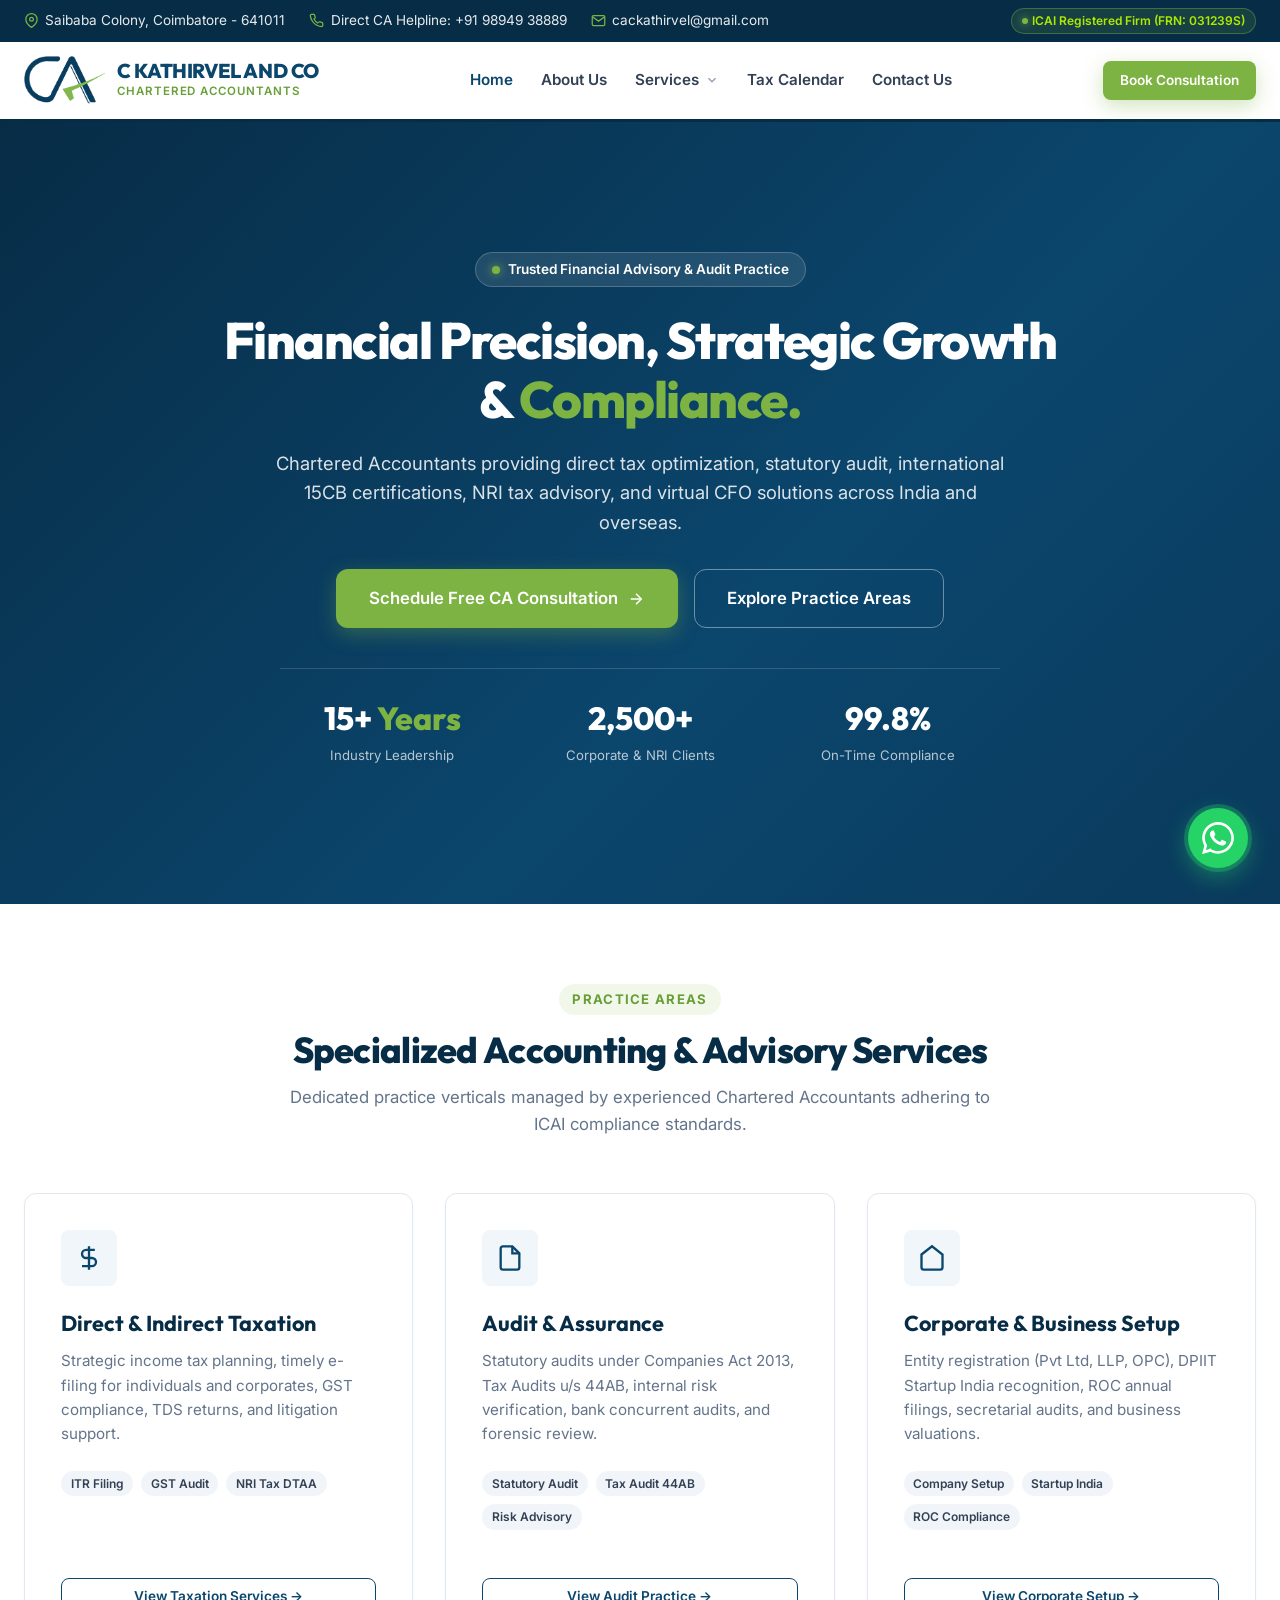
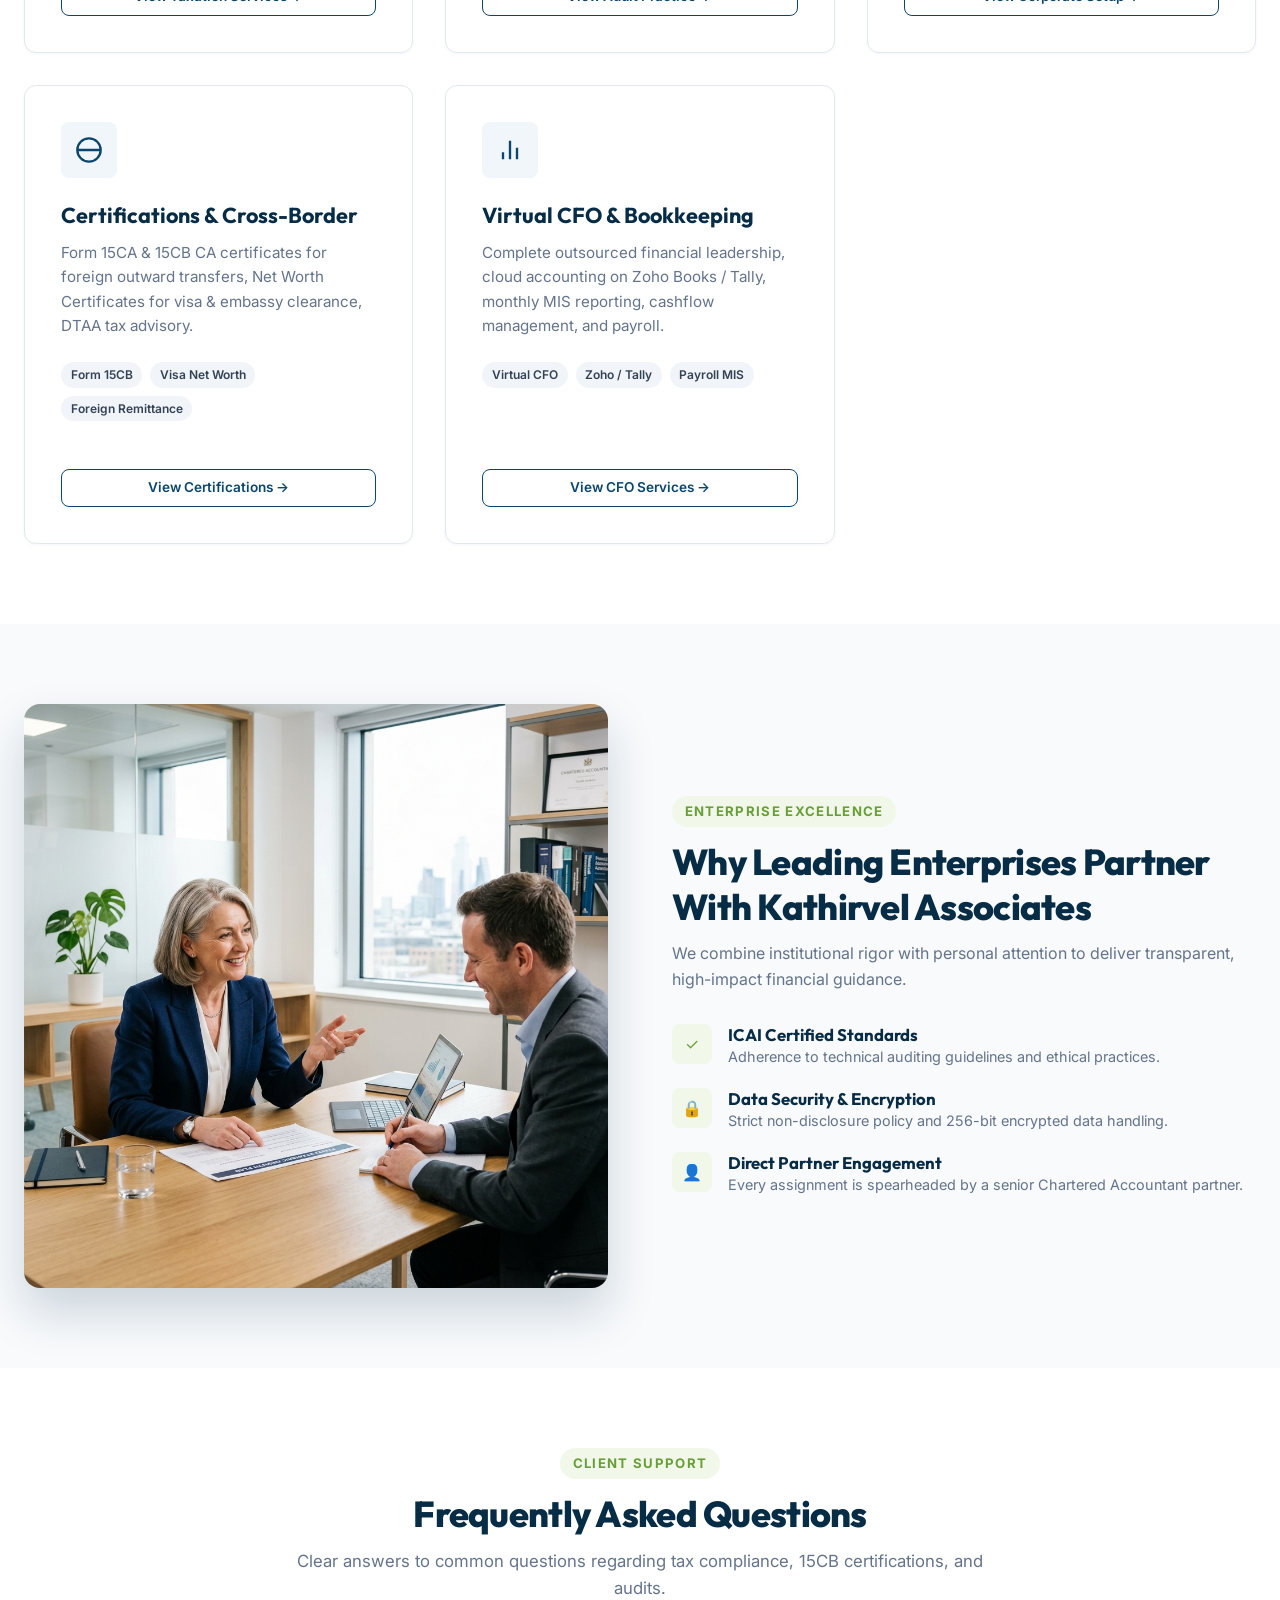
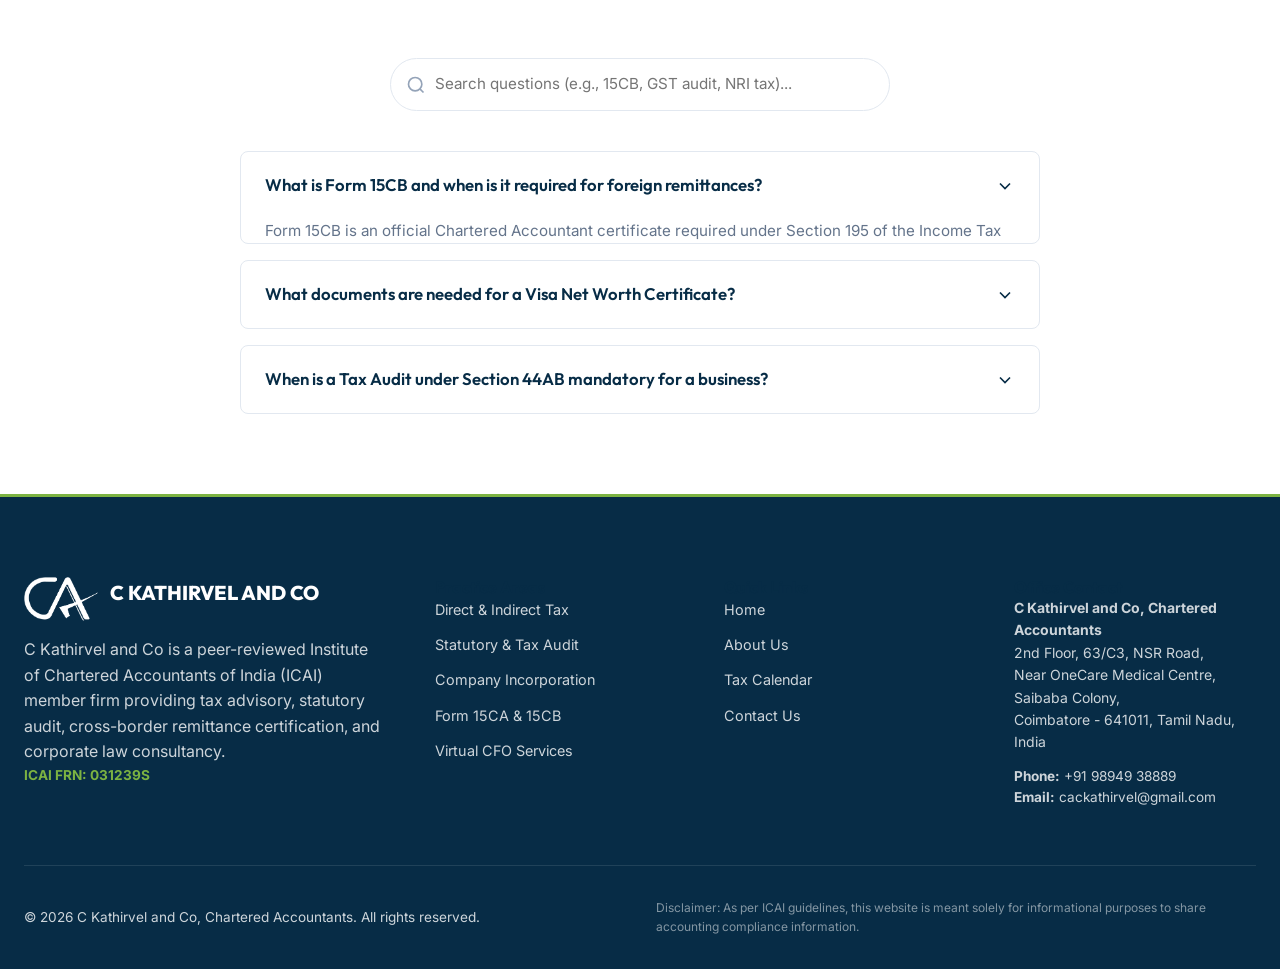
==== index.html @ a979a620 "nuances" ====
<!DOCTYPE html>
<html lang="en">
<head>
  <meta charset="UTF-8">
  <meta name="viewport" content="width=device-width, initial-scale=1.0">
  <title>C Kathirvel and Co | Leading Chartered Accountant (CA) Firm</title>
  <meta name="description" content="C Kathirvel and Co is a premier Chartered Accountant firm offering Income Tax Filing, GST Compliance, Statutory Audit, Form 15CB Certificates, NRI Tax Advisory, and Virtual CFO services.">
  <meta name="keywords" content="Chartered Accountant, CA Firm, Tax Advisory, GST Audit, 15CB Certificate, NRI Tax, Company Registration, Virtual CFO">
  <meta name="robots" content="index, follow">

  <!-- Google Fonts -->
  <link rel="preconnect" href="https://fonts.googleapis.com">
  <link rel="preconnect" href="https://fonts.gstatic.com" crossorigin>
  <link href="https://fonts.googleapis.com/css2?family=Inter:wght@300;400;500;600;700&family=Outfit:wght@400;500;600;700;800&display=swap" rel="stylesheet">
  
  <link rel="stylesheet" href="css/style.css">
</head>
<body>

  <!-- TOP UTILITY BAR -->
  <div class="top-bar">
    <div class="container">
      <div class="top-info">
        <div class="top-info-item">
          <svg width="15" height="15" viewBox="0 0 24 24" fill="none" stroke="currentColor" stroke-width="2"><path d="M21 10c0 7-9 13-9 13s-9-6-9-13a9 9 0 0 1 18 0z"></path><circle cx="12" cy="10" r="3"></circle></svg>
          <span>Saibaba Colony, Coimbatore - 641011</span>
        </div>
        <div class="top-info-item">
          <svg width="15" height="15" viewBox="0 0 24 24" fill="none" stroke="currentColor" stroke-width="2"><path d="M22 16.92v3a2 2 0 0 1-2.18 2 19.79 19.79 0 0 1-8.63-3.07 19.5 19.5 0 0 1-6-6 19.79 19.79 0 0 1-3.07-8.67A2 2 0 0 1 4.11 2h3a2 2 0 0 1 2 1.72 12.84 12.84 0 0 0 .7 2.81 2 2 0 0 1-.45 2.11L8.09 9.91a16 16 0 0 0 6 6l1.27-1.27a2 2 0 0 1 2.11-.45 12.84 12.84 0 0 0 2.81.7A2 2 0 0 1 22 16.92z"></path></svg>
          <span>Direct CA Helpline: +91 98949 38889</span>
        </div>
        <div class="top-info-item">
          <svg width="15" height="15" viewBox="0 0 24 24" fill="none" stroke="currentColor" stroke-width="2"><path d="M4 4h16c1.1 0 2 .9 2 2v12c0 1.1-.9 2-2 2H4c-1.1 0-2-.9-2-2V6c0-1.1.9-2 2-2z"></path><polyline points="22,6 12,13 2,6"></polyline></svg>
          <span>cackathirvel@gmail.com</span>
        </div>
      </div>
      <div class="top-badge">
        <span>ICAI Registered Firm (FRN: 031239S)</span>
      </div>
    </div>
  </div>

  <!-- MAIN NAVIGATION HEADER WITH DROPDOWN -->
  <header class="main-header" id="header">
    <div class="container header-wrapper">
      <a href="index.html" class="brand-logo">
        <img src="assets/logo.png" alt="CA Logo Emblem">
        <div class="brand-text">
          <span class="brand-title">C KATHIRVEL AND CO</span>
          <span class="brand-subtitle">Chartered Accountants</span>
        </div>
      </a>

      <nav>
        <ul class="nav-menu">
          <li class="nav-item"><a href="index.html" class="nav-link active">Home</a></li>
          <li class="nav-item"><a href="about.html" class="nav-link">About Us</a></li>
          
          <!-- SERVICES MEGA DROPDOWN -->
          <li class="nav-item has-dropdown">
            <a href="services.html" class="nav-link">
              <span>Services</span>
              <svg width="14" height="14" viewBox="0 0 24 24" fill="none" stroke="currentColor" stroke-width="2.5"><polyline points="6 9 12 15 18 9"></polyline></svg>
            </a>
            <div class="dropdown-menu">
              <div class="dropdown-category">
                <div class="dropdown-category-title">
                  <svg width="16" height="16" viewBox="0 0 24 24" fill="none" stroke="currentColor" stroke-width="2"><path d="M12 2v20M17 5H9.5a3.5 3.5 0 0 0 0 7h5a3.5 3.5 0 0 1 0 7H6"></path></svg>
                  <span>Taxation</span>
                </div>
                <ul class="dropdown-list">
                  <li><a href="taxation.html#itr" class="dropdown-link"><span>Income Tax Return (ITR)</span></a></li>
                  <li><a href="taxation.html#gst" class="dropdown-link"><span>GST Filings & Audit</span></a></li>
                  <li><a href="taxation.html#nri" class="dropdown-link"><span>NRI Tax & DTAA Relief</span> <span class="badge-mini">POPULAR</span></a></li>
                  <li><a href="taxation.html#tds" class="dropdown-link"><span>TDS / TCS Compliance</span></a></li>
                </ul>
              </div>

              <div class="dropdown-category">
                <div class="dropdown-category-title">
                  <svg width="16" height="16" viewBox="0 0 24 24" fill="none" stroke="currentColor" stroke-width="2"><path d="M14 2H6a2 2 0 0 0-2 2v16a2 2 0 0 0 2 2h12a2 2 0 0 0 2-2V8z"></path><polyline points="14 2 14 8 20 8"></polyline></svg>
                  <span>Audit & Assurance</span>
                </div>
                <ul class="dropdown-list">
                  <li><a href="audit.html#statutory" class="dropdown-link"><span>Statutory Company Audit</span></a></li>
                  <li><a href="audit.html#tax-audit" class="dropdown-link"><span>Tax Audit u/s 44AB</span></a></li>
                  <li><a href="audit.html#internal" class="dropdown-link"><span>Internal Audit & Risk</span></a></li>
                  <li><a href="audit.html#forensic" class="dropdown-link"><span>Bank & Forensic Audit</span></a></li>
                </ul>
              </div>

              <div class="dropdown-category">
                <div class="dropdown-category-title">
                  <svg width="16" height="16" viewBox="0 0 24 24" fill="none" stroke="currentColor" stroke-width="2"><path d="M3 9l9-7 9 7v11a2 2 0 0 1-2 2H5a2 2 0 0 1-2-2z"></path></svg>
                  <span>Corporate Advisory</span>
                </div>
                <ul class="dropdown-list">
                  <li><a href="corporate.html#incorporation" class="dropdown-link"><span>Company / LLP Setup</span></a></li>
                  <li><a href="corporate.html#startup" class="dropdown-link"><span>Startup India Registration</span></a></li>
                  <li><a href="corporate.html#roc" class="dropdown-link"><span>ROC Annual Compliance</span></a></li>
                  <li><a href="certifications.html#15cb" class="dropdown-link"><span>Form 15CA & 15CB</span> <span class="badge-mini">FAST</span></a></li>
                </ul>
              </div>
            </div>
          </li>

          <li class="nav-item"><a href="compliance-calendar.html" class="nav-link">Tax Calendar</a></li>
          <li class="nav-item"><a href="contact.html" class="nav-link">Contact Us</a></li>
        </ul>
      </nav>

      <div class="nav-actions">
        <a href="contact.html" class="btn btn-primary btn-sm">Book Consultation</a>
        <button class="mobile-toggle" aria-label="Toggle menu">
          <svg width="24" height="24" viewBox="0 0 24 24" fill="none" stroke="currentColor" stroke-width="2"><line x1="3" y1="12" x2="21" y2="12"></line><line x1="3" y1="6" x2="21" y2="6"></line><line x1="3" y1="18" x2="21" y2="18"></line></svg>
        </button>
      </div>
    </div>
  </header>

  <!-- HERO SECTION -->
  <section class="hero-section">
    <div class="container hero-grid">
      <div class="hero-content">
        <div class="hero-pill">
          <span class="dot"></span>
          <span>Trusted Financial Advisory & Audit Practice</span>
        </div>
        <h1 class="hero-title">
          Financial Precision, Strategic Growth & <span>Compliance.</span>
        </h1>
        <p class="hero-subtitle">
          Chartered Accountants providing direct tax optimization, statutory audit, international 15CB certifications, NRI tax advisory, and virtual CFO solutions across India and overseas.
        </p>

        <div style="display:flex; gap:1rem; flex-wrap:wrap; justify-content:center; margin-bottom:2.5rem;">
          <a href="contact.html" class="btn btn-primary btn-lg">
            Schedule Free CA Consultation
            <svg width="18" height="18" viewBox="0 0 24 24" fill="none" stroke="currentColor" stroke-width="2"><line x1="5" y1="12" x2="19" y2="12"></line><polyline points="12 5 19 12 12 19"></polyline></svg>
          </a>
          <a href="services.html" class="btn btn-outline-white btn-lg">Explore Practice Areas</a>
        </div>

        <div class="hero-stats">
          <div>
            <div class="stat-number">15+ <span>Years</span></div>
            <div class="stat-label">Industry Leadership</div>
          </div>
          <div>
            <div class="stat-number">2,500+</div>
            <div class="stat-label">Corporate & NRI Clients</div>
          </div>
          <div>
            <div class="stat-number">99.8%</div>
            <div class="stat-label">On-Time Compliance</div>
          </div>
        </div>
      </div>
    </div>
  </section>

  <!-- CORE SERVICES OVERVIEW SECTION -->
  <section class="section" id="services">
    <div class="container">
      <div class="section-header">
        <span class="section-tag">Practice Areas</span>
        <h2 class="section-title">Specialized Accounting & Advisory Services</h2>
        <p class="section-description">Dedicated practice verticals managed by experienced Chartered Accountants adhering to ICAI compliance standards.</p>
      </div>

      <div class="services-grid">
        <div class="service-card">
          <div>
            <div class="service-icon-box">
              <svg width="28" height="28" viewBox="0 0 24 24" fill="none" stroke="currentColor" stroke-width="2"><path d="M12 2v20M17 5H9.5a3.5 3.5 0 0 0 0 7h5a3.5 3.5 0 0 1 0 7H6"></path></svg>
            </div>
            <h3 class="service-title">Direct & Indirect Taxation</h3>
            <p class="service-desc">Strategic income tax planning, timely e-filing for individuals and corporates, GST compliance, TDS returns, and litigation support.</p>
            <div class="service-tags">
              <span class="service-tag">ITR Filing</span>
              <span class="service-tag">GST Audit</span>
              <span class="service-tag">NRI Tax DTAA</span>
            </div>
          </div>
          <a href="taxation.html" class="btn btn-outline btn-sm" style="margin-top:1.5rem; width:100%;">View Taxation Services →</a>
        </div>

        <div class="service-card">
          <div>
            <div class="service-icon-box">
              <svg width="28" height="28" viewBox="0 0 24 24" fill="none" stroke="currentColor" stroke-width="2"><path d="M14 2H6a2 2 0 0 0-2 2v16a2 2 0 0 0 2 2h12a2 2 0 0 0 2-2V8z"></path><polyline points="14 2 14 8 20 8"></polyline></svg>
            </div>
            <h3 class="service-title">Audit & Assurance</h3>
            <p class="service-desc">Statutory audits under Companies Act 2013, Tax Audits u/s 44AB, internal risk verification, bank concurrent audits, and forensic review.</p>
            <div class="service-tags">
              <span class="service-tag">Statutory Audit</span>
              <span class="service-tag">Tax Audit 44AB</span>
              <span class="service-tag">Risk Advisory</span>
            </div>
          </div>
          <a href="audit.html" class="btn btn-outline btn-sm" style="margin-top:1.5rem; width:100%;">View Audit Practice →</a>
        </div>

        <div class="service-card">
          <div>
            <div class="service-icon-box">
              <svg width="28" height="28" viewBox="0 0 24 24" fill="none" stroke="currentColor" stroke-width="2"><path d="M3 9l9-7 9 7v11a2 2 0 0 1-2 2H5a2 2 0 0 1-2-2z"></path></svg>
            </div>
            <h3 class="service-title">Corporate & Business Setup</h3>
            <p class="service-desc">Entity registration (Pvt Ltd, LLP, OPC), DPIIT Startup India recognition, ROC annual filings, secretarial audits, and business valuations.</p>
            <div class="service-tags">
              <span class="service-tag">Company Setup</span>
              <span class="service-tag">Startup India</span>
              <span class="service-tag">ROC Compliance</span>
            </div>
          </div>
          <a href="corporate.html" class="btn btn-outline btn-sm" style="margin-top:1.5rem; width:100%;">View Corporate Setup →</a>
        </div>

        <div class="service-card">
          <div>
            <div class="service-icon-box">
              <svg width="28" height="28" viewBox="0 0 24 24" fill="none" stroke="currentColor" stroke-width="2"><circle cx="12" cy="12" r="10"></circle><line x1="2" y1="12" x2="22" y2="12"></line></svg>
            </div>
            <h3 class="service-title">Certifications & Cross-Border</h3>
            <p class="service-desc">Form 15CA & 15CB CA certificates for foreign outward transfers, Net Worth Certificates for visa & embassy clearance, DTAA tax advisory.</p>
            <div class="service-tags">
              <span class="service-tag">Form 15CB</span>
              <span class="service-tag">Visa Net Worth</span>
              <span class="service-tag">Foreign Remittance</span>
            </div>
          </div>
          <a href="certifications.html" class="btn btn-outline btn-sm" style="margin-top:1.5rem; width:100%;">View Certifications →</a>
        </div>

        <div class="service-card">
          <div>
            <div class="service-icon-box">
              <svg width="28" height="28" viewBox="0 0 24 24" fill="none" stroke="currentColor" stroke-width="2"><line x1="18" y1="20" x2="18" y2="10"></line><line x1="12" y1="20" x2="12" y2="4"></line><line x1="6" y1="20" x2="6" y2="14"></line></svg>
            </div>
            <h3 class="service-title">Virtual CFO & Bookkeeping</h3>
            <p class="service-desc">Complete outsourced financial leadership, cloud accounting on Zoho Books / Tally, monthly MIS reporting, cashflow management, and payroll.</p>
            <div class="service-tags">
              <span class="service-tag">Virtual CFO</span>
              <span class="service-tag">Zoho / Tally</span>
              <span class="service-tag">Payroll MIS</span>
            </div>
          </div>
          <a href="virtual-cfo.html" class="btn btn-outline btn-sm" style="margin-top:1.5rem; width:100%;">View CFO Services →</a>
        </div>
      </div>
    </div>
  </section>

  <!-- WHY CHOOSE US -->
  <section class="section section-bg-light">
    <div class="container">
      <div style="display:grid; grid-template-columns: 1fr 1fr; gap:4rem; align-items:center;">
        <div>
          <img src="assets/team.png" alt="CA partner consultation" style="border-radius:16px; box-shadow:var(--shadow-xl);">
        </div>
        <div>
          <span class="section-tag">Enterprise Excellence</span>
        <h2 class="section-title">Why Leading Enterprises Partner With Kathirvel Associates</h2>
          <p style="color:var(--neutral-600); margin-bottom:2rem;">We combine institutional rigor with personal attention to deliver transparent, high-impact financial guidance.</p>
          
          <div style="display:flex; flex-direction:column; gap:1.25rem;">
            <div style="display:flex; gap:1rem;">
              <div style="width:40px; height:40px; border-radius:8px; background-color:var(--accent-green-subtle); color:var(--accent-green-dark); display:flex; align-items:center; justify-content:center; flex-shrink:0;">✓</div>
              <div>
                <h4 style="font-size:1.05rem; color:var(--primary-navy-dark);">ICAI Certified Standards</h4>
                <p style="font-size:0.9rem; color:var(--neutral-600);">Adherence to technical auditing guidelines and ethical practices.</p>
              </div>
            </div>

            <div style="display:flex; gap:1rem;">
              <div style="width:40px; height:40px; border-radius:8px; background-color:var(--accent-green-subtle); color:var(--accent-green-dark); display:flex; align-items:center; justify-content:center; flex-shrink:0;">🔒</div>
              <div>
                <h4 style="font-size:1.05rem; color:var(--primary-navy-dark);">Data Security & Encryption</h4>
                <p style="font-size:0.9rem; color:var(--neutral-600);">Strict non-disclosure policy and 256-bit encrypted data handling.</p>
              </div>
            </div>

            <div style="display:flex; gap:1rem;">
              <div style="width:40px; height:40px; border-radius:8px; background-color:var(--accent-green-subtle); color:var(--accent-green-dark); display:flex; align-items:center; justify-content:center; flex-shrink:0;">👤</div>
              <div>
                <h4 style="font-size:1.05rem; color:var(--primary-navy-dark);">Direct Partner Engagement</h4>
                <p style="font-size:0.9rem; color:var(--neutral-600);">Every assignment is spearheaded by a senior Chartered Accountant partner.</p>
              </div>
            </div>
          </div>
        </div>
      </div>
    </div>
  </section>

  <!-- FAQ SECTION -->
  <section class="section" id="faq">
    <div class="container">
      <div class="section-header">
        <span class="section-tag">Client Support</span>
        <h2 class="section-title">Frequently Asked Questions</h2>
        <p class="section-description">Clear answers to common questions regarding tax compliance, 15CB certifications, and audits.</p>
      </div>

      <div class="faq-search-box">
        <svg class="faq-search-icon" width="20" height="20" viewBox="0 0 24 24" fill="none" stroke="currentColor" stroke-width="2"><circle cx="11" cy="11" r="8"></circle><line x1="21" y1="21" x2="16.65" y2="16.65"></line></svg>
        <input type="text" id="faq-search" class="faq-search-input" placeholder="Search questions (e.g., 15CB, GST audit, NRI tax)...">
      </div>

      <div class="faq-accordion">
        <div class="faq-item active">
          <button class="faq-question">
            <span>What is Form 15CB and when is it required for foreign remittances?</span>
            <svg width="20" height="20" viewBox="0 0 24 24" fill="none" stroke="currentColor" stroke-width="2"><polyline points="6 9 12 15 18 9"></polyline></svg>
          </button>
          <div class="faq-answer">
            Form 15CB is an official Chartered Accountant certificate required under Section 195 of the Income Tax Act for payments made to non-residents. It certifies the nature of transaction, TDS rate, and DTAA double tax avoidance treaty relief.
          </div>
        </div>

        <div class="faq-item">
          <button class="faq-question">
            <span>What documents are needed for a Visa Net Worth Certificate?</span>
            <svg width="20" height="20" viewBox="0 0 24 24" fill="none" stroke="currentColor" stroke-width="2"><polyline points="6 9 12 15 18 9"></polyline></svg>
          </button>
          <div class="faq-answer">
            Documents include property valuation reports, bank savings & FD statements, stock demat holdings, gold valuation certificates, and vehicle RC books. Visit our <a href="compliance-calendar.html" style="color:var(--primary-navy); font-weight:700;">Checklists Page</a> for the full list!
          </div>
        </div>

        <div class="faq-item">
          <button class="faq-question">
            <span>When is a Tax Audit under Section 44AB mandatory for a business?</span>
            <svg width="20" height="20" viewBox="0 0 24 24" fill="none" stroke="currentColor" stroke-width="2"><polyline points="6 9 12 15 18 9"></polyline></svg>
          </button>
          <div class="faq-answer">
            Tax Audit by a CA is mandatory if annual business turnover exceeds ₹1 Crore (or ₹10 Crores if cash transactions are less than 5%). For professionals, tax audit applies if gross receipts exceed ₹50 Lakhs.
          </div>
        </div>
      </div>
    </div>
  </section>

  <!-- FOOTER -->
  <footer class="site-footer">
    <div class="container">
      <div class="footer-grid">
        <div class="footer-brand">
          <div style="display:flex; align-items:center; gap:0.75rem; margin-bottom:1rem;">
            <img src="assets/logo.png" alt="CA Emblem" style="height:44px; filter:brightness(0) invert(1);">
            <div style="color:#FFFFFF; font-family:'Outfit',sans-serif; font-size:1.25rem; font-weight:800; margin-bottom:0.75rem;">C KATHIRVEL AND CO</div>
          </div>
          <p>C Kathirvel and Co is a peer-reviewed Institute of Chartered Accountants of India (ICAI) member firm providing tax advisory, statutory audit, cross-border remittance certification, and corporate law consultancy.</p>
          <div style="color:#7CB342; font-weight:700; font-size:0.85rem;">ICAI FRN: 031239S</div>
        </div>

        <div>
          <h4>Practice Areas</h4>
          <ul class="footer-links">
            <li><a href="taxation.html">Direct & Indirect Tax</a></li>
            <li><a href="audit.html">Statutory & Tax Audit</a></li>
            <li><a href="corporate.html">Company Incorporation</a></li>
            <li><a href="certifications.html">Form 15CA & 15CB</a></li>
            <li><a href="virtual-cfo.html">Virtual CFO Services</a></li>
          </ul>
        </div>

        <div>
          <h4>Quick Links</h4>
          <ul class="footer-links">
            <li><a href="index.html">Home</a></li>
            <li><a href="about.html">About Us</a></li>
            <li><a href="compliance-calendar.html">Tax Calendar</a></li>
            <li><a href="contact.html">Contact Us</a></li>
          </ul>
        </div>

        <div>
          <h4>Office Contact</h4>
          <p style="font-size:0.875rem; line-height:1.6; margin-bottom:0.75rem;">
            <strong>C Kathirvel and Co, Chartered Accountants</strong><br>
            2nd Floor, 63/C3, NSR Road,<br>
            Near OneCare Medical Centre, Saibaba Colony,<br>
            Coimbatore - 641011, Tamil Nadu, India
          </p>
          <p style="font-size:0.85rem;"><strong>Phone:</strong> +91 98949 38889</p>
          <p style="font-size:0.85rem;"><strong>Email:</strong> cackathirvel@gmail.com</p>
        </div>
      </div>

      <div class="footer-bottom">
        <div>© 2026 C Kathirvel and Co, Chartered Accountants. All rights reserved.</div>
        <div style="font-size:0.75rem; color:rgba(255,255,255,0.5); max-width:600px;">
          Disclaimer: As per ICAI guidelines, this website is meant solely for informational purposes to share accounting compliance information.
        </div>
      </div>
    </div>
  </footer>

  <!-- FLOATING WHATSAPP CHAT BUTTON -->
  <a href="https://wa.me/919894938889?text=Hello%20CA%20Team%2C%20I%20would%20like%20to%20inquire%20about%20your%20services." target="_blank" rel="noopener noreferrer" class="whatsapp-float" aria-label="Chat on WhatsApp">
    <span class="whatsapp-tooltip">Chat with CA Advisor</span>
    <div class="whatsapp-btn">
      <svg width="32" height="32" viewBox="0 0 24 24" fill="currentColor"><path d="M.057 24l1.687-6.163c-1.041-1.804-1.588-3.849-1.587-5.946.003-6.556 5.338-11.891 11.893-11.891 3.181.001 6.167 1.24 8.413 3.488 2.245 2.248 3.481 5.236 3.48 8.414-.003 6.557-5.338 11.892-11.893 11.892-1.99-.001-3.951-.5-5.688-1.448l-6.105 1.654zm6.597-3.807c1.676.995 3.276 1.591 5.392 1.592 5.448 0 9.886-4.434 9.889-9.885.002-5.462-4.415-9.89-9.881-9.892-5.452 0-9.887 4.434-9.889 9.884-.001 2.225.651 3.891 1.746 5.634l-.999 3.648 3.742-1.481zm11.387-5.464c-.074-.124-.272-.198-.57-.347-.297-.149-1.758-.868-2.031-.967-.272-.099-.47-.149-.669.149-.198.297-.768.967-.941 1.165-.173.198-.347.223-.644.074-.297-.149-1.255-.462-2.39-1.475-.883-.788-1.48-1.761-1.653-2.059-.173-.297-.018-.458.13-.606.134-.133.297-.347.446-.521.151-.172.2-.296.3-.495.099-.198.05-.372-.025-.521-.075-.148-.669-1.611-.916-2.206-.242-.579-.487-.501-.669-.51l-.57-.01c-.198 0-.52.074-.792.372s-1.04 1.016-1.04 2.479 1.065 2.876 1.213 3.074c.149.198 2.095 3.2 5.076 4.487.709.306 1.263.489 1.694.626.712.226 1.36.194 1.872.118.571-.085 1.758-.719 2.006-1.413.248-.695.248-1.29.173-1.414z"/></svg>
    </div>
  </a>

  <script src="js/app.js"></script>
</body>
</html>
---- css/style.css ----
/* ==========================================================================
   CHARTERED ACCOUNTANTS MULTI-PAGE DESIGN SYSTEM
   Base Colors: 
   - Logo Deep Navy: #0B466D
   - Logo Deep Navy Dark: #072C46
   - Logo Compliance Green: #7CB342
   - Logo Green Hover: #689F38
   - Pure White: #FFFFFF
   - Slate Light Background: #F8FAFC
   - WhatsApp Green: #25D366
   ========================================================================== */

@import url('https://fonts.googleapis.com/css2?family=Inter:wght@300;400;500;600;700&family=Outfit:wght@400;500;600;700;800&display=swap');

:root {
  /* Brand Color Tokens */
  --primary-navy: #0B466D;
  --primary-navy-dark: #072C46;
  --primary-navy-light: #125C8F;
  --primary-navy-subtle: #F0F6FA;
  
  --accent-green: #7CB342;
  --accent-green-dark: #689F38;
  --accent-green-light: #8BC34A;
  --accent-green-subtle: #F1F8E9;

  --whatsapp-green: #25D366;
  --whatsapp-dark: #128C7E;

  --neutral-100: #FFFFFF;
  --neutral-200: #F8FAFC;
  --neutral-300: #F1F5F9;
  --neutral-400: #E2E8F0;
  --neutral-500: #94A3B8;
  --neutral-600: #64748B;
  --neutral-700: #334155;
  --neutral-800: #1E293B;
  --neutral-900: #0F172A;

  /* Elevation Shadows */
  --shadow-sm: 0 1px 3px rgba(11, 70, 109, 0.05);
  --shadow-md: 0 4px 12px rgba(11, 70, 109, 0.08), 0 2px 4px rgba(11, 70, 109, 0.04);
  --shadow-lg: 0 12px 32px rgba(11, 70, 109, 0.12), 0 4px 8px rgba(11, 70, 109, 0.04);
  --shadow-xl: 0 24px 48px rgba(7, 44, 70, 0.18);
  --shadow-accent: 0 6px 20px rgba(124, 179, 66, 0.35);

  /* Borders & Radius */
  --radius-sm: 8px;
  --radius-md: 12px;
  --radius-lg: 20px;
  --radius-pill: 9999px;

  /* Transitions */
  --transition-fast: 0.2s cubic-bezier(0.4, 0, 0.2, 1);
  --transition-normal: 0.3s cubic-bezier(0.4, 0, 0.2, 1);

  /* Layout */
  --max-width: 1280px;
  --header-height: 80px;
}

/* Base Resets */
*, *::before, *::after {
  box-sizing: border-box;
  margin: 0;
  padding: 0;
}

html {
  scroll-behavior: smooth;
  font-size: 16px;
}

body {
  font-family: 'Inter', system-ui, -apple-system, sans-serif;
  color: var(--neutral-800);
  background-color: var(--neutral-100);
  line-height: 1.6;
  overflow-x: hidden;
  -webkit-font-smoothing: antialiased;
}

h1, h2, h3, h4, h5, h6 {
  font-family: 'Outfit', sans-serif;
  color: var(--primary-navy-dark);
  line-height: 1.25;
  font-weight: 700;
}

a {
  color: inherit;
  text-decoration: none;
}

img {
  max-width: 100%;
  height: auto;
  display: block;
}

button, input, select, textarea {
  font: inherit;
}

.container {
  width: 100%;
  max-width: var(--max-width);
  margin: 0 auto;
  padding: 0 1.5rem;
}

/* ==========================================================================
   UTILITY BAR & HEADER NAVIGATION WITH DROPDOWNS
   ========================================================================== */

.top-bar {
  background-color: var(--primary-navy-dark);
  color: rgba(255, 255, 255, 0.9);
  font-size: 0.85rem;
  padding: 0.5rem 0;
  border-bottom: none;
}

.top-bar .container {
  display: flex;
  justify-content: space-between;
  align-items: center;
  flex-wrap: wrap;
  gap: 1rem;
}

.top-info {
  display: flex;
  align-items: center;
  gap: 1.5rem;
}

.top-info-item {
  display: flex;
  align-items: center;
  gap: 0.4rem;
}

.top-info-item svg {
  color: var(--accent-green);
}

.top-badge {
  background-color: rgba(124, 179, 66, 0.15);
  color: #AEEA00;
  border: 1px solid rgba(124, 179, 66, 0.4);
  padding: 0.15rem 0.6rem;
  border-radius: var(--radius-pill);
  font-weight: 600;
  font-size: 0.75rem;
  display: inline-flex;
  align-items: center;
  gap: 0.3rem;
}

.top-badge::before {
  content: '';
  width: 6px;
  height: 6px;
  background-color: var(--accent-green);
  border-radius: 50%;
  display: inline-block;
  box-shadow: 0 0 8px var(--accent-green);
}

/* Main Navigation Header */
.main-header {
  position: sticky;
  top: 0;
  z-index: 1000;
  background-color: rgba(255, 255, 255, 0.96);
  backdrop-filter: blur(12px);
  -webkit-backdrop-filter: blur(12px);
  border-bottom: 3px solid var(--primary-navy-dark);
  height: var(--header-height);
  transition: var(--transition-normal);
}

.main-header.scrolled {
  box-shadow: var(--shadow-md);
  border-bottom: 3px solid var(--primary-navy-dark);
  height: 72px;
}

.header-wrapper {
  display: flex;
  justify-content: space-between;
  align-items: center;
  height: 100%;
}

.brand-logo {
  display: flex;
  align-items: center;
  gap: 0.75rem;
}

.brand-logo img {
  height: 48px;
  width: auto;
  object-fit: contain;
}

.brand-text {
  display: flex;
  flex-direction: column;
}

.brand-title {
  font-family: 'Outfit', sans-serif;
  font-size: 1.25rem;
  font-weight: 800;
  color: var(--primary-navy);
  letter-spacing: -0.02em;
  line-height: 1.1;
}

.brand-subtitle {
  font-size: 0.72rem;
  font-weight: 600;
  color: var(--accent-green-dark);
  text-transform: uppercase;
  letter-spacing: 0.08em;
}

/* Navigation Menu */
.nav-menu {
  display: flex;
  align-items: center;
  gap: 1.75rem;
  list-style: none;
}

.nav-item {
  position: relative;
}

.nav-link {
  font-size: 0.95rem;
  font-weight: 600;
  color: var(--neutral-700);
  transition: var(--transition-fast);
  padding: 1.5rem 0;
  display: inline-flex;
  align-items: center;
  gap: 0.35rem;
  cursor: pointer;
}

.nav-link:hover, .nav-link.active {
  color: var(--primary-navy);
}

.nav-link svg {
  transition: transform 0.2s ease;
  color: var(--neutral-500);
}

.nav-item:hover .nav-link svg, .nav-item.open .nav-link svg {
  transform: rotate(180deg);
  color: var(--accent-green-dark);
}

/* Mega Dropdown Menu for Services */
.dropdown-menu {
  position: absolute;
  top: 100%;
  left: -20px;
  background-color: #FFFFFF;
  border-radius: var(--radius-md);
  box-shadow: var(--shadow-xl);
  border: 1px solid var(--neutral-400);
  padding: 1.5rem;
  width: 720px;
  display: grid;
  grid-template-columns: repeat(3, 1fr);
  gap: 1.5rem;
  opacity: 0;
  visibility: hidden;
  transform: translateY(10px);
  transition: all 0.25s cubic-bezier(0.4, 0, 0.2, 1);
  z-index: 1100;
}

.nav-item:hover .dropdown-menu, .nav-item.open .dropdown-menu {
  opacity: 1;
  visibility: visible;
  transform: translateY(0);
}

.dropdown-category {
  display: flex;
  flex-direction: column;
  gap: 0.5rem;
}

.dropdown-category-title {
  font-family: 'Outfit', sans-serif;
  font-size: 0.875rem;
  font-weight: 700;
  color: var(--primary-navy);
  text-transform: uppercase;
  letter-spacing: 0.05em;
  padding-bottom: 0.35rem;
  border-bottom: 2px solid var(--accent-green-subtle);
  display: flex;
  align-items: center;
  gap: 0.4rem;
}

.dropdown-category-title svg {
  color: var(--accent-green-dark);
}

.dropdown-list {
  list-style: none;
  display: flex;
  flex-direction: column;
  gap: 0.35rem;
}

.dropdown-link {
  font-size: 0.85rem;
  color: var(--neutral-700);
  padding: 0.4rem 0.6rem;
  border-radius: var(--radius-sm);
  transition: var(--transition-fast);
  display: flex;
  align-items: center;
  justify-content: space-between;
}

.dropdown-link:hover {
  background-color: var(--primary-navy-subtle);
  color: var(--primary-navy-dark);
  font-weight: 600;
  padding-left: 0.8rem;
}

.dropdown-link .badge-mini {
  font-size: 0.65rem;
  font-weight: 700;
  background-color: var(--accent-green-subtle);
  color: var(--accent-green-dark);
  padding: 0.1rem 0.4rem;
  border-radius: var(--radius-pill);
}

.nav-actions {
  display: flex;
  align-items: center;
  gap: 1rem;
}

.mobile-toggle {
  display: none;
  background: none;
  border: none;
  color: var(--primary-navy);
  font-size: 1.5rem;
  cursor: pointer;
}

/* ==========================================================================
   BUTTONS & BADGES SYSTEM
   ========================================================================== */

.btn {
  display: inline-flex;
  align-items: center;
  justify-content: center;
  gap: 0.6rem;
  padding: 0.75rem 1.5rem;
  border-radius: var(--radius-md);
  font-weight: 600;
  font-size: 0.95rem;
  cursor: pointer;
  transition: var(--transition-normal);
  border: 1px solid transparent;
  outline: none;
  white-space: nowrap;
}

.btn-primary {
  background-color: var(--accent-green);
  color: #FFFFFF;
  box-shadow: var(--shadow-accent);
}

.btn-primary:hover {
  background-color: var(--accent-green-dark);
  transform: translateY(-2px);
  box-shadow: 0 8px 24px rgba(124, 179, 66, 0.45);
}

.btn-navy {
  background-color: var(--primary-navy);
  color: #FFFFFF;
  box-shadow: var(--shadow-md);
}

.btn-navy:hover {
  background-color: var(--primary-navy-dark);
  transform: translateY(-2px);
  box-shadow: var(--shadow-lg);
}

.btn-outline {
  background-color: transparent;
  border-color: var(--primary-navy);
  color: var(--primary-navy);
}

.btn-outline:hover {
  background-color: var(--primary-navy-subtle);
  color: var(--primary-navy-dark);
  transform: translateY(-2px);
}

.btn-outline-white {
  background-color: transparent;
  border-color: rgba(255, 255, 255, 0.4);
  color: #FFFFFF;
}

.btn-outline-white:hover {
  background-color: rgba(255, 255, 255, 0.1);
  border-color: #FFFFFF;
}

.btn-sm {
  padding: 0.45rem 1rem;
  font-size: 0.85rem;
  border-radius: var(--radius-sm);
}

.btn-lg {
  padding: 0.95rem 2rem;
  font-size: 1.05rem;
  border-radius: var(--radius-md);
}

/* ==========================================================================
   FLOATING WHATSAPP BUTTON (ALL PAGES)
   ========================================================================== */

.whatsapp-float {
  position: fixed;
  bottom: 2rem;
  right: 2rem;
  z-index: 2500;
  display: flex;
  align-items: center;
  gap: 0.75rem;
  text-decoration: none;
}

.whatsapp-btn {
  width: 60px;
  height: 60px;
  background-color: var(--whatsapp-green);
  color: #FFFFFF;
  border-radius: 50%;
  display: flex;
  align-items: center;
  justify-content: center;
  box-shadow: 0 8px 24px rgba(37, 211, 102, 0.45);
  transition: transform 0.3s cubic-bezier(0.34, 1.56, 0.64, 1);
  position: relative;
}

.whatsapp-btn::before {
  content: '';
  position: absolute;
  top: -4px;
  left: -4px;
  right: -4px;
  bottom: -4px;
  border-radius: 50%;
  background-color: rgba(37, 211, 102, 0.3);
  animation: pulse-ring 2s infinite;
  z-index: -1;
}

@keyframes pulse-ring {
  0% { transform: scale(0.95); opacity: 0.8; }
  50% { transform: scale(1.25); opacity: 0; }
  100% { transform: scale(0.95); opacity: 0; }
}

.whatsapp-btn:hover {
  transform: scale(1.1) rotate(6deg);
  background-color: var(--whatsapp-dark);
}

.whatsapp-tooltip {
  background-color: var(--primary-navy-dark);
  color: #FFFFFF;
  padding: 0.5rem 1rem;
  border-radius: var(--radius-pill);
  font-size: 0.825rem;
  font-weight: 600;
  box-shadow: var(--shadow-lg);
  white-space: nowrap;
  opacity: 0;
  visibility: hidden;
  transform: translateX(10px);
  transition: var(--transition-fast);
  border-left: 3px solid var(--whatsapp-green);
}

.whatsapp-float:hover .whatsapp-tooltip {
  opacity: 1;
  visibility: visible;
  transform: translateX(0);
}

/* ==========================================================================
   PAGE HERO & BREADCRUMB HEADERS (FOR SUB-PAGES)
   ========================================================================== */

.page-hero {
  background: linear-gradient(135deg, #072C46 0%, #0B466D 100%);
  color: #FFFFFF;
  padding: 2rem 0 2.25rem 0;
  position: relative;
  overflow: hidden;
}

.page-hero::before {
  content: '';
  position: absolute;
  top: 0;
  right: 0;
  width: 400px;
  height: 400px;
  background: radial-gradient(circle, rgba(124, 179, 66, 0.15) 0%, transparent 70%);
  pointer-events: none;
}

.breadcrumb {
  display: flex;
  align-items: center;
  gap: 0.5rem;
  font-size: 0.85rem;
  color: rgba(255, 255, 255, 0.7);
  margin-bottom: 1rem;
  list-style: none;
}

.breadcrumb a {
  color: var(--accent-green);
  transition: var(--transition-fast);
}

.breadcrumb a:hover {
  color: #FFFFFF;
}

.page-title {
  font-size: 2.75rem;
  color: #FFFFFF;
  font-weight: 800;
  margin-bottom: 0.75rem;
}

.page-description {
  font-size: 1.1rem;
  color: rgba(255, 255, 255, 0.85);
  max-width: 700px;
  line-height: 1.6;
}

/* ==========================================================================
   SECTION & CONTENT STYLES
   ========================================================================== */

.section {
  padding: 5rem 0;
}

.section-bg-light {
  background-color: var(--neutral-200);
}

.section-header {
  text-align: center;
  max-width: 720px;
  margin: 0 auto 3.5rem auto;
}

.section-tag {
  display: inline-block;
  font-size: 0.825rem;
  font-weight: 700;
  text-transform: uppercase;
  letter-spacing: 0.1em;
  color: var(--accent-green-dark);
  background-color: var(--accent-green-subtle);
  padding: 0.3rem 0.8rem;
  border-radius: var(--radius-pill);
  margin-bottom: 0.75rem;
}

.section-title {
  font-size: 2.25rem;
  font-weight: 800;
  color: var(--primary-navy-dark);
  margin-bottom: 0.75rem;
  letter-spacing: -0.02em;
}

.section-description {
  font-size: 1.05rem;
  color: var(--neutral-600);
}

/* Hero Section Specifics for Index */
.hero-section {
  position: relative;
  background: linear-gradient(135deg, #072C46 0%, #0B466D 60%, #0A3A5C 100%);
  color: #FFFFFF;
  padding: 4rem 0 4.5rem 0;
  min-height: calc(100vh - var(--header-height) - 38px);
  display: flex;
  align-items: center;
  overflow: hidden;
}

.hero-grid {
  display: flex;
  justify-content: center;
  width: 100%;
  position: relative;
  z-index: 2;
}

.hero-content {
  max-width: 860px;
  text-align: center;
  margin: 0 auto;
}

.hero-pill {
  display: inline-flex;
  align-items: center;
  gap: 0.5rem;
  background: rgba(255, 255, 255, 0.1);
  backdrop-filter: blur(8px);
  border: 1px solid rgba(255, 255, 255, 0.2);
  padding: 0.35rem 1rem;
  border-radius: var(--radius-pill);
  font-size: 0.85rem;
  font-weight: 600;
  color: #FFFFFF;
  margin-bottom: 1.5rem;
}

.hero-pill .dot {
  width: 8px;
  height: 8px;
  background-color: var(--accent-green);
  border-radius: 50%;
  box-shadow: 0 0 10px var(--accent-green);
}

.hero-title {
  font-size: 3.2rem;
  font-weight: 800;
  color: #FFFFFF;
  letter-spacing: -0.03em;
  line-height: 1.15;
  margin-bottom: 1.25rem;
}

.hero-title span {
  color: var(--accent-green);
}

.hero-subtitle {
  font-size: 1.15rem;
  color: rgba(255, 255, 255, 0.85);
  margin: 0 auto 2rem auto;
  max-width: 760px;
  line-height: 1.6;
}

.hero-stats {
  display: grid;
  grid-template-columns: repeat(3, 1fr);
  gap: 1.5rem;
  width: 100%;
  max-width: 720px;
  margin: 0 auto;
  padding-top: 1.5rem;
  border-top: 1px solid rgba(255, 255, 255, 0.15);
}

.stat-number {
  font-family: 'Outfit', sans-serif;
  font-size: 2rem;
  font-weight: 800;
  color: #FFFFFF;
}

.stat-number span {
  color: var(--accent-green);
}

.stat-label {
  font-size: 0.825rem;
  color: rgba(255, 255, 255, 0.7);
}

/* Services Grid & Cards */
.services-grid {
  display: grid;
  grid-template-columns: repeat(auto-fit, minmax(340px, 1fr));
  gap: 2rem;
}

.service-card {
  background-color: #FFFFFF;
  border-radius: var(--radius-md);
  padding: 2.25rem;
  box-shadow: var(--shadow-sm);
  border: 1px solid var(--neutral-400);
  transition: var(--transition-normal);
  display: flex;
  flex-direction: column;
  justify-content: space-between;
  position: relative;
  overflow: hidden;
}

.service-card::before {
  content: '';
  position: absolute;
  top: 0;
  left: 0;
  width: 100%;
  height: 4px;
  background: linear-gradient(90deg, var(--primary-navy) 0%, var(--accent-green) 100%);
  opacity: 0;
  transition: var(--transition-fast);
}

.service-card:hover {
  transform: translateY(-6px);
  box-shadow: var(--shadow-lg);
  border-color: rgba(11, 70, 109, 0.2);
}

.service-card:hover::before {
  opacity: 1;
}

.service-icon-box {
  width: 56px;
  height: 56px;
  background-color: var(--primary-navy-subtle);
  color: var(--primary-navy);
  border-radius: var(--radius-sm);
  display: flex;
  align-items: center;
  justify-content: center;
  font-size: 1.5rem;
  margin-bottom: 1.5rem;
  transition: var(--transition-fast);
}

.service-card:hover .service-icon-box {
  background-color: var(--accent-green-subtle);
  color: var(--accent-green-dark);
}

.service-title {
  font-size: 1.35rem;
  font-weight: 700;
  color: var(--primary-navy-dark);
  margin-bottom: 0.75rem;
}

.service-desc {
  font-size: 0.95rem;
  color: var(--neutral-600);
  margin-bottom: 1.5rem;
}

.service-tags {
  display: flex;
  flex-wrap: wrap;
  gap: 0.5rem;
  margin-bottom: 1.5rem;
}

.service-tag {
  font-size: 0.75rem;
  font-weight: 600;
  background-color: var(--neutral-300);
  color: var(--neutral-700);
  padding: 0.2rem 0.6rem;
  border-radius: var(--radius-pill);
}

/* Service Detail Page Layouts */
.detail-grid {
  display: grid;
  grid-template-columns: 2fr 1fr;
  gap: 3rem;
}

.detail-content {
  display: flex;
  flex-direction: column;
  gap: 2rem;
}

.detail-block {
  background-color: #FFFFFF;
  border-radius: var(--radius-md);
  padding: 2rem;
  border: 1px solid var(--neutral-400);
  box-shadow: var(--shadow-sm);
}

.detail-block h3 {
  font-size: 1.35rem;
  color: var(--primary-navy);
  margin-bottom: 1rem;
  position: relative;
  padding-bottom: 0.5rem;
}

.detail-block h3::after {
  content: '';
  position: absolute;
  bottom: 0;
  left: 0;
  width: 40px;
  height: 3px;
  background-color: var(--accent-green);
  border-radius: 2px;
}

.feature-list {
  list-style: none;
  display: flex;
  flex-direction: column;
  gap: 0.75rem;
  margin-top: 1rem;
}

.feature-list-item {
  display: flex;
  align-items: flex-start;
  gap: 0.75rem;
  font-size: 0.95rem;
}

.feature-list-item svg {
  color: var(--accent-green-dark);
  flex-shrink: 0;
  margin-top: 0.2rem;
}

.sidebar-card {
  background-color: var(--primary-navy-subtle);
  border-radius: var(--radius-md);
  padding: 2rem;
  border: 1px solid rgba(11, 70, 109, 0.15);
  display: flex;
  flex-direction: column;
  gap: 1.25rem;
  position: sticky;
  top: 100px;
}

.sidebar-card h4 {
  font-size: 1.15rem;
  color: var(--primary-navy-dark);
}

/* Compliance Calendar Section */
.calendar-filters {
  display: flex;
  justify-content: center;
  gap: 0.75rem;
  margin-bottom: 2.5rem;
  flex-wrap: wrap;
}

.cal-filter-btn {
  padding: 0.6rem 1.25rem;
  border-radius: var(--radius-pill);
  border: 1px solid var(--neutral-400);
  background-color: #FFFFFF;
  font-weight: 600;
  font-size: 0.9rem;
  color: var(--neutral-700);
  cursor: pointer;
  transition: var(--transition-fast);
}

.cal-filter-btn.active {
  background-color: var(--primary-navy);
  color: #FFFFFF;
  border-color: var(--primary-navy);
}

.calendar-grid {
  display: grid;
  grid-template-columns: repeat(auto-fill, minmax(300px, 1fr));
  gap: 1.5rem;
}

.cal-card {
  background-color: #FFFFFF;
  border-radius: var(--radius-md);
  padding: 1.5rem;
  border: 1px solid var(--neutral-400);
  box-shadow: var(--shadow-sm);
  display: flex;
  align-items: flex-start;
  gap: 1.25rem;
  transition: var(--transition-fast);
}

.cal-card:hover {
  transform: translateY(-4px);
  box-shadow: var(--shadow-md);
  border-color: var(--accent-green);
}

.cal-date-badge {
  background-color: var(--primary-navy);
  color: #FFFFFF;
  border-radius: var(--radius-sm);
  padding: 0.6rem;
  text-align: center;
  min-width: 64px;
  flex-shrink: 0;
}

.cal-date-badge .day {
  font-family: 'Outfit', sans-serif;
  font-size: 1.5rem;
  font-weight: 800;
  line-height: 1;
}

.cal-date-badge .month {
  font-size: 0.725rem;
  font-weight: 700;
  text-transform: uppercase;
  color: var(--accent-green);
}

/* Document Checklist Specifics */
.checklist-selector {
  display: flex;
  gap: 0.75rem;
  flex-wrap: wrap;
  margin-bottom: 1.5rem;
}

.checklist-chip {
  padding: 0.5rem 1.25rem;
  border-radius: var(--radius-pill);
  background-color: var(--neutral-300);
  border: 1px solid var(--neutral-400);
  font-size: 0.9rem;
  font-weight: 600;
  color: var(--neutral-700);
  cursor: pointer;
  transition: var(--transition-fast);
}

.checklist-chip.active {
  background-color: var(--primary-navy);
  color: #FFFFFF;
  border-color: var(--primary-navy);
}

.doc-list {
  display: grid;
  grid-template-columns: repeat(auto-fill, minmax(280px, 1fr));
  gap: 1.25rem;
  list-style: none;
}

.doc-item {
  background-color: #FFFFFF;
  padding: 1rem 1.25rem;
  border-radius: var(--radius-sm);
  display: flex;
  align-items: center;
  gap: 0.75rem;
  font-size: 0.925rem;
  border-left: 4px solid var(--accent-green);
  box-shadow: var(--shadow-sm);
}

/* Testimonials */
.testimonials-grid {
  display: grid;
  grid-template-columns: repeat(auto-fit, minmax(320px, 1fr));
  gap: 2rem;
}

.testimonial-card {
  background-color: #FFFFFF;
  border-radius: var(--radius-md);
  padding: 2rem;
  box-shadow: var(--shadow-sm);
  border: 1px solid var(--neutral-400);
  display: flex;
  flex-direction: column;
  justify-content: space-between;
}

.stars {
  color: #FFC107;
  font-size: 1.1rem;
  margin-bottom: 1rem;
}

.testimonial-quote {
  font-size: 0.95rem;
  color: var(--neutral-700);
  font-style: italic;
  margin-bottom: 1.5rem;
}

.client-profile {
  display: flex;
  align-items: center;
  gap: 0.75rem;
}

.client-avatar {
  width: 44px;
  height: 44px;
  border-radius: 50%;
  background-color: var(--primary-navy);
  color: #FFFFFF;
  font-weight: 700;
  display: flex;
  align-items: center;
  justify-content: center;
}

/* FAQ Accordion */
.faq-search-box {
  max-width: 500px;
  margin: 0 auto 2.5rem auto;
  position: relative;
}

.faq-search-input {
  width: 100%;
  padding: 0.85rem 1.25rem 0.85rem 2.75rem;
  border-radius: var(--radius-pill);
  border: 1.5px solid var(--neutral-400);
  font-size: 0.95rem;
}

.faq-search-icon {
  position: absolute;
  left: 1rem;
  top: 50%;
  transform: translateY(-50%);
  color: var(--neutral-500);
}

.faq-accordion {
  max-width: 800px;
  margin: 0 auto;
  display: flex;
  flex-direction: column;
  gap: 1rem;
}

.faq-item {
  background-color: #FFFFFF;
  border-radius: var(--radius-sm);
  border: 1px solid var(--neutral-400);
  overflow: hidden;
}

.faq-question {
  width: 100%;
  padding: 1.25rem 1.5rem;
  background: none;
  border: none;
  display: flex;
  justify-content: space-between;
  align-items: center;
  font-family: 'Outfit', sans-serif;
  font-size: 1.05rem;
  font-weight: 600;
  color: var(--primary-navy-dark);
  text-align: left;
  cursor: pointer;
}

.faq-answer {
  max-height: 0;
  overflow: hidden;
  transition: max-height 0.3s ease-out;
  padding: 0 1.5rem;
  color: var(--neutral-600);
  font-size: 0.95rem;
  line-height: 1.6;
}

.faq-item.active .faq-answer {
  padding: 0 1.5rem 1.5rem 1.5rem;
}

/* Booking Form */
.booking-section {
  background: linear-gradient(135deg, #072C46 0%, #0B466D 100%);
  color: #FFFFFF;
}

.booking-grid {
  display: grid;
  grid-template-columns: 1fr 1fr;
  gap: 4rem;
  align-items: center;
}

.booking-card {
  background-color: #FFFFFF;
  border-radius: var(--radius-lg);
  padding: 2.5rem;
  box-shadow: var(--shadow-xl);
  color: var(--neutral-800);
}

.form-group {
  display: flex;
  flex-direction: column;
  gap: 0.4rem;
}

.form-label {
  font-size: 0.9rem;
  font-weight: 600;
  color: var(--neutral-700);
}

.form-input {
  width: 100%;
  padding: 0.75rem 1rem;
  border: 1.5px solid var(--neutral-400);
  border-radius: var(--radius-sm);
  font-size: 0.95rem;
  color: var(--neutral-900);
  background-color: #FFFFFF;
}

.form-input:focus {
  outline: none;
  border-color: var(--primary-navy);
  box-shadow: 0 0 0 3px rgba(11, 70, 109, 0.15);
}

/* Custom Flatpickr & Date Input Styling */
.date-input-wrap {
  position: relative;
  width: 100%;
  height: 46px;
  cursor: pointer;
  transition: transform 0.15s ease;
}

.date-input-wrap:hover {
  transform: translateY(-1px);
}

.date-input-wrap .form-input,
.date-input-wrap input.flatpickr-input,
.date-input-wrap input[type="date"] {
  width: 100%;
  height: 46px !important;
  min-height: 46px !important;
  box-sizing: border-box !important;
  cursor: pointer !important;
  background-color: #FFFFFF !important;
  padding: 0 2.25rem 0 0.75rem !important;
  font-size: 0.875rem !important;
  line-height: normal;
  border: 1.5px solid var(--neutral-400);
  border-radius: var(--radius-sm);
  transition: border-color 0.2s ease, box-shadow 0.2s ease;
}

.date-input-wrap:hover .form-input,
.date-input-wrap:hover input.flatpickr-input,
.date-input-wrap:hover input[type="date"] {
  border-color: var(--primary-navy);
}

.date-input-icon {
  position: absolute;
  right: 0.75rem;
  top: 50%;
  transform: translateY(-50%);
  color: var(--primary-navy);
  pointer-events: none;
  transition: transform 0.2s ease, color 0.2s ease;
}

.date-input-wrap:hover .date-input-icon {
  transform: translateY(-50%) scale(1.1);
  color: var(--accent-green);
}

.flatpickr-calendar {
  width: 280px !important;
  border-radius: var(--radius-md) !important;
  box-shadow: 0 12px 30px rgba(11, 70, 109, 0.22) !important;
  border: 1px solid var(--neutral-400) !important;
  font-family: 'Inter', sans-serif !important;
  font-size: 0.85rem !important;
  z-index: 99999 !important;
  animation: fpFadeIn 0.18s cubic-bezier(0.16, 1, 0.3, 1) forwards !important;
}

@keyframes fpFadeIn {
  from { opacity: 0; transform: scale(0.97) translateY(-4px); }
  to { opacity: 1; transform: scale(1) translateY(0); }
}

.flatpickr-rContainer, .flatpickr-days, .dayContainer {
  width: 280px !important;
  min-width: 280px !important;
  max-width: 280px !important;
}

.flatpickr-day {
  max-width: 36px !important;
  height: 34px !important;
  line-height: 34px !important;
  font-size: 0.825rem !important;
  border-radius: 8px !important;
  transition: all 0.12s ease !important;
}

.flatpickr-months {
  padding: 0.2rem 0.4rem !important;
  background-color: var(--primary-navy-dark) !important;
  color: #FFFFFF !important;
  border-top-left-radius: var(--radius-md);
  border-top-right-radius: var(--radius-md);
  height: 36px !important;
}

.flatpickr-months .flatpickr-month {
  color: #FFFFFF !important;
  fill: #FFFFFF !important;
  height: 32px !important;
}

.flatpickr-current-month {
  padding: 0.2rem 0 0 0 !important;
  font-size: 0.85rem !important;
}

.flatpickr-current-month .flatpickr-monthDropdown-months {
  color: #FFFFFF !important;
  background-color: var(--primary-navy-dark) !important;
  font-size: 0.825rem !important;
}

.flatpickr-current-month input.cur-year {
  color: #FFFFFF !important;
  font-size: 0.825rem !important;
}

.flatpickr-months .flatpickr-prev-month, 
.flatpickr-months .flatpickr-next-month {
  color: #FFFFFF !important;
  fill: #FFFFFF !important;
  padding: 6px !important;
  height: 32px !important;
}

.flatpickr-weekday {
  font-size: 0.725rem !important;
  font-weight: 600 !important;
  color: var(--neutral-600) !important;
}

.flatpickr-day.selected, 
.flatpickr-day.startRange, 
.flatpickr-day.endRange, 
.flatpickr-day.selected:focus, 
.flatpickr-day.selected:hover {
  background: var(--accent-green) !important;
  border-color: var(--accent-green) !important;
  color: #FFFFFF !important;
  font-weight: 700 !important;
}

.flatpickr-day.today {
  border-color: var(--primary-navy) !important;
  color: var(--primary-navy) !important;
  font-weight: 700 !important;
}

.flatpickr-day:hover {
  background: var(--primary-navy-subtle) !important;
}

/* Minimalist Time Slot Picker Grid */
.slot-picker-grid {
  display: grid;
  grid-template-columns: repeat(3, 1fr);
  gap: 0.5rem;
  width: 100%;
}

.slot-chip {
  background-color: #FFFFFF;
  border: 1.5px solid var(--neutral-400);
  border-radius: var(--radius-sm);
  padding: 0.35rem 0.45rem;
  height: 46px;
  min-height: 46px;
  box-sizing: border-box;
  display: flex;
  flex-direction: column;
  align-items: center;
  justify-content: center;
  text-align: center;
  cursor: pointer;
  transition: var(--transition-fast);
  user-select: none;
}

.slot-chip:hover {
  border-color: var(--primary-navy);
  background-color: var(--primary-navy-subtle);
}

.slot-chip.active {
  background-color: var(--primary-navy-subtle);
  border-color: var(--accent-green-dark);
  box-shadow: 0 0 0 2px rgba(124, 179, 66, 0.35);
}

.slot-chip .slot-info {
  display: flex;
  flex-direction: column;
  line-height: 1.2;
  align-items: center;
}

.slot-chip .slot-title {
  font-size: 0.8rem;
  font-weight: 700;
  color: var(--primary-navy-dark);
}

.slot-chip .slot-time {
  font-size: 0.675rem;
  color: var(--neutral-600);
}

/* Footer */
.site-footer {
  background-color: var(--primary-navy-dark);
  color: rgba(255, 255, 255, 0.8);
  padding: 5rem 0 2rem 0;
  border-top: 3px solid var(--accent-green);
}

.footer-grid {
  display: grid;
  grid-template-columns: 1.5fr repeat(3, 1fr);
  gap: 3rem;
  margin-bottom: 3.5rem;
}

.footer-links {
  list-style: none;
  display: flex;
  flex-direction: column;
  gap: 0.6rem;
}

.footer-links a {
  font-size: 0.9rem;
  transition: var(--transition-fast);
}

.footer-links a:hover {
  color: var(--accent-green);
  padding-left: 4px;
}

.footer-bottom {
  border-top: 1px solid rgba(255, 255, 255, 0.1);
  padding-top: 2rem;
  display: flex;
  justify-content: space-between;
  align-items: center;
  flex-wrap: wrap;
  gap: 1rem;
  font-size: 0.85rem;
}

/* Toast Notification */
.toast-container {
  position: fixed;
  bottom: 2rem;
  right: 6rem;
  z-index: 3000;
}

.toast {
  background-color: var(--primary-navy-dark);
  color: #FFFFFF;
  padding: 1rem 1.5rem;
  border-radius: var(--radius-md);
  box-shadow: var(--shadow-lg);
  border-left: 4px solid var(--accent-green);
  display: flex;
  align-items: center;
  gap: 0.75rem;
  font-size: 0.9rem;
}

/* ==========================================================================
   RESPONSIVE DESIGN (TABLETS & SMARTPHONES)
   ========================================================================== */

/* Tablets & Small Laptops (max-width: 1024px) */
@media (max-width: 1024px) {
  .hero-grid, .detail-grid, .booking-grid {
    grid-template-columns: 1fr;
    gap: 2.25rem;
  }
  
  .footer-grid {
    grid-template-columns: 1fr 1fr;
    gap: 2rem;
  }

  .dropdown-menu {
    width: 100%;
    max-width: 600px;
    grid-template-columns: 1fr 1fr;
  }

  .services-grid {
    grid-template-columns: repeat(2, 1fr);
  }
}

/* Mobile Devices (max-width: 768px) */
@media (max-width: 768px) {
  .top-bar {
    display: none;
  }

  .brand-title {
    font-size: 1.05rem;
  }
  
  .brand-logo img {
    height: 34px;
  }

  .nav-menu {
    position: fixed;
    top: var(--header-height);
    left: 0;
    width: 100%;
    max-height: calc(100vh - var(--header-height));
    overflow-y: auto;
    background-color: #FFFFFF;
    flex-direction: column;
    align-items: flex-start;
    padding: 1.25rem 1.5rem;
    box-shadow: var(--shadow-xl);
    clip-path: circle(0% at 100% 0);
    transition: clip-path 0.35s cubic-bezier(0.4, 0, 0.2, 1);
    z-index: 1000;
  }

  .nav-menu.active {
    clip-path: circle(140% at 100% 0);
  }

  .nav-item {
    width: 100%;
    border-bottom: 1px solid var(--neutral-300);
  }

  .nav-link {
    width: 100%;
    padding: 0.85rem 0;
    font-size: 1.05rem;
    display: flex;
    justify-content: space-between;
    align-items: center;
  }

  .mobile-toggle {
    display: flex;
    align-items: center;
    justify-content: center;
    width: 42px;
    height: 42px;
    border-radius: var(--radius-sm);
    background-color: var(--neutral-200);
    color: var(--primary-navy);
    border: none;
    cursor: pointer;
  }

  .dropdown-menu {
    position: static;
    width: 100%;
    box-shadow: none;
    border: none;
    padding: 0.5rem 0 0.5rem 1rem;
    grid-template-columns: 1fr;
    display: none;
    opacity: 1;
    visibility: visible;
    transform: none;
    background-color: #F8FAFC;
    border-radius: var(--radius-sm);
    margin-bottom: 0.75rem;
  }

  .nav-item.open .dropdown-menu {
    display: flex;
    flex-direction: column;
  }

  /* Hero Section on Mobile */
  .hero-section {
    padding: 2rem 0 2.5rem 0;
    text-align: center;
  }

  .hero-pill {
    font-size: 0.78rem;
    padding: 0.3rem 0.75rem;
    margin-bottom: 1rem;
  }

  .hero-title {
    font-size: 2.1rem;
    line-height: 1.2;
    margin-bottom: 1rem;
  }

  .hero-subtitle {
    font-size: 0.95rem;
    line-height: 1.5;
    margin-bottom: 1.5rem;
  }

  .hero-content div[style*="flex"] {
    justify-content: center;
  }

  .hero-stats {
    grid-template-columns: 1fr;
    gap: 1.25rem;
    padding: 1.25rem;
    text-align: center;
  }

  .services-grid {
    grid-template-columns: 1fr;
    gap: 1.25rem;
  }

  .section {
    padding: 2.5rem 0;
  }

  .section-title {
    font-size: 1.65rem;
  }

  .footer-grid {
    grid-template-columns: 1fr;
    gap: 2rem;
  }

  .whatsapp-float {
    bottom: 1rem;
    right: 1rem;
  }

  .whatsapp-btn {
    width: 52px;
    height: 52px;
  }

  .whatsapp-tooltip {
    display: none;
  }

  .toast-container {
    bottom: 1rem;
    right: 1rem;
    left: 1rem;
  }

  .toast {
    width: 100%;
  }
}

/* Small Smartphone Screen (max-width: 600px) */
@media (max-width: 600px) {
  .container {
    padding: 0 1rem;
  }

  .hero-title {
    font-size: 1.85rem;
  }

  /* Stack Form Grids Vertically on Phones for Easy Tapping */
  form div[style*="grid-template-columns"],
  .booking-form div[style*="grid-template-columns"] {
    grid-template-columns: 1fr !important;
  }

  .booking-card {
    padding: 1.25rem 1.15rem !important;
  }

  .form-input, select.form-input, textarea.form-input {
    font-size: 16px !important; /* Prevents auto-zoom on mobile Safari */
  }

  .btn {
    width: 100%;
    justify-content: center;
  }

  .nav-actions .btn {
    display: none; /* Hide top header button on tiny screens to avoid overflow */
  }
}

/* Spinner Animation for Form Submission */
@keyframes spin {
  from { transform: rotate(0deg); }
  to { transform: rotate(360deg); }
}
.spin-icon {
  animation: spin 1s linear infinite;
}

/* Form Success State Card */
.form-success-card {
  text-align: center;
  padding: 2.25rem 1.5rem;
  animation: fadeIn 0.4s ease-out;
}

@keyframes fadeIn {
  from { opacity: 0; transform: translateY(10px); }
  to { opacity: 1; transform: translateY(0); }
}

.success-icon-wrap {
  width: 60px;
  height: 60px;
  background-color: rgba(37, 211, 102, 0.12);
  color: #25D366;
  border-radius: 50%;
  display: flex;
  align-items: center;
  justify-content: center;
  margin: 0 auto 1.25rem auto;
}

.btn-whatsapp-action {
  display: inline-flex;
  align-items: center;
  justify-content: center;
  gap: 0.6rem;
  background-color: #25D366;
  color: #FFFFFF !important;
  font-weight: 600;
  padding: 0.85rem 1.5rem;
  border-radius: var(--radius-md);
  text-decoration: none;
  font-size: 0.95rem;
  box-shadow: 0 4px 14px rgba(37, 211, 102, 0.35);
  transition: all 0.25s ease;
  width: 100%;
  margin-top: 1.25rem;
}

.btn-whatsapp-action:hover {
  background-color: #128C7E;
  color: #FFFFFF !important;
  transform: translateY(-2px);
  box-shadow: 0 6px 18px rgba(37, 211, 102, 0.45);
}
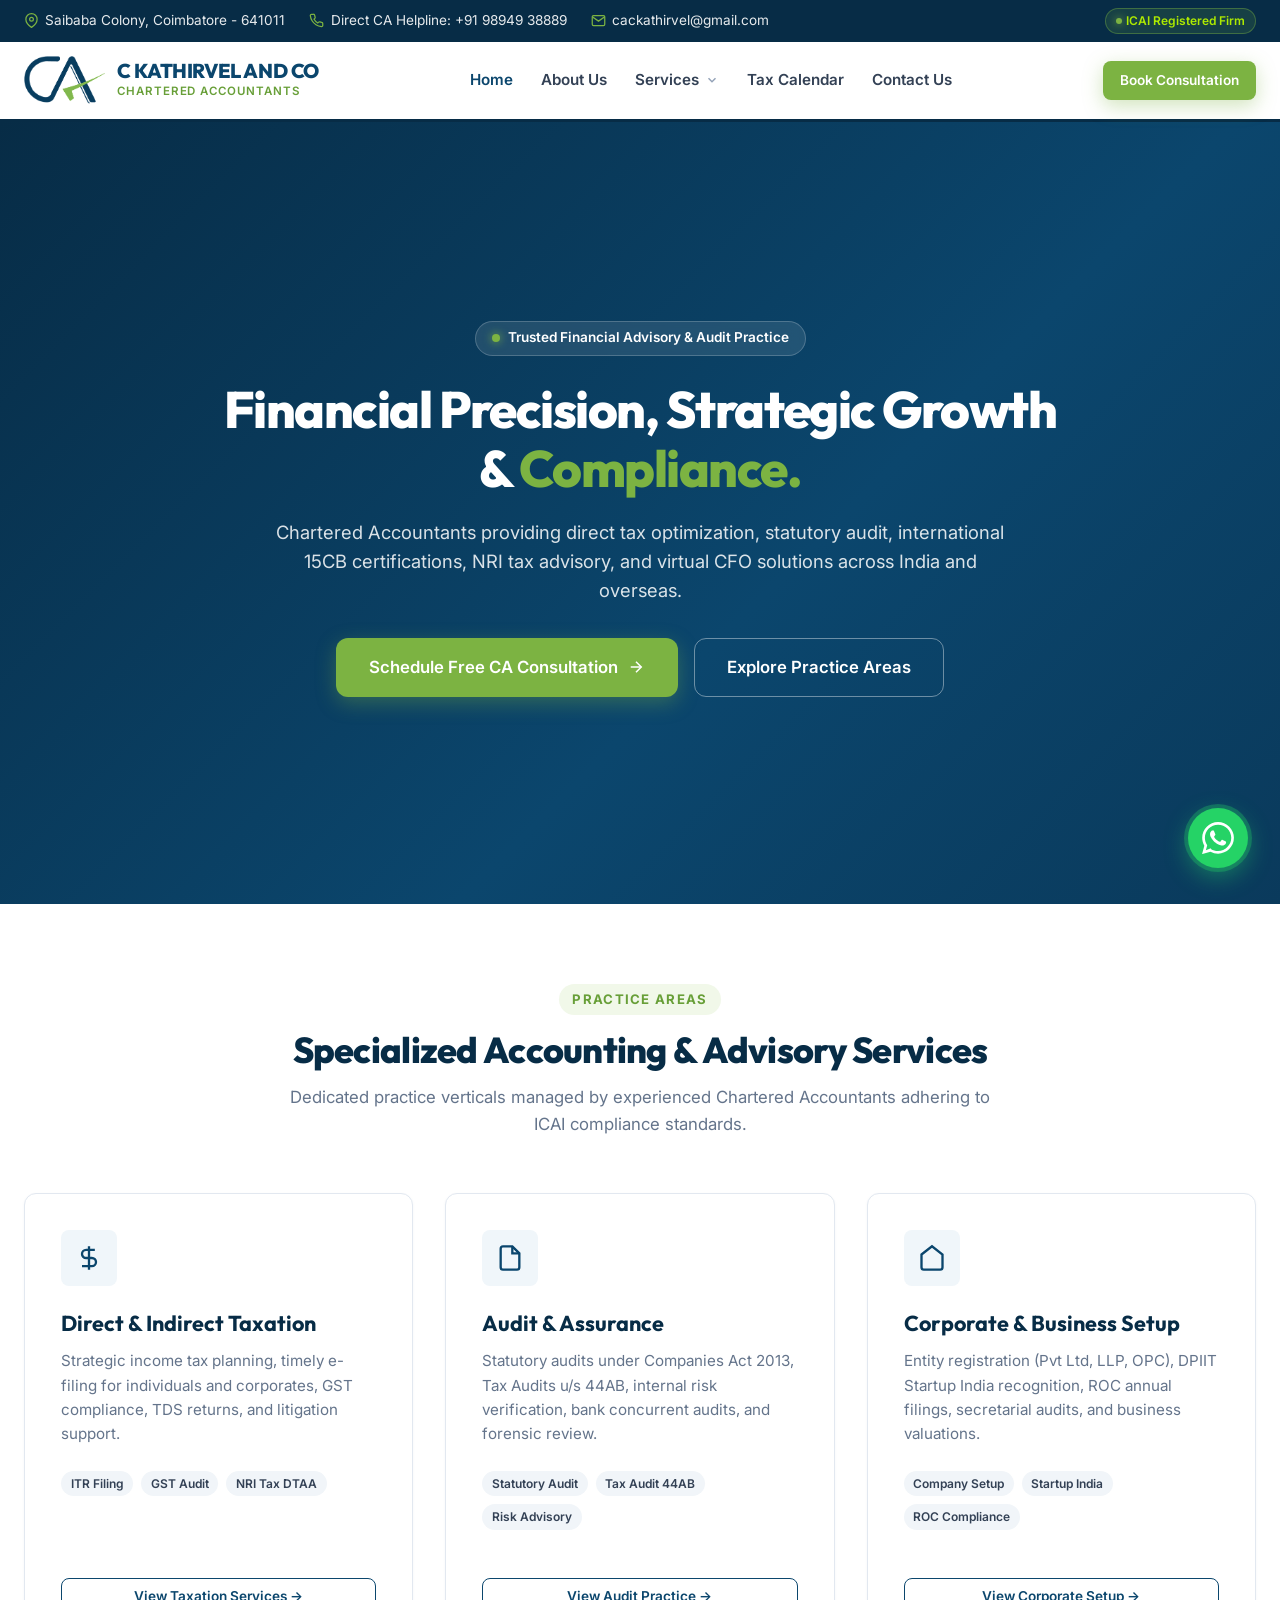
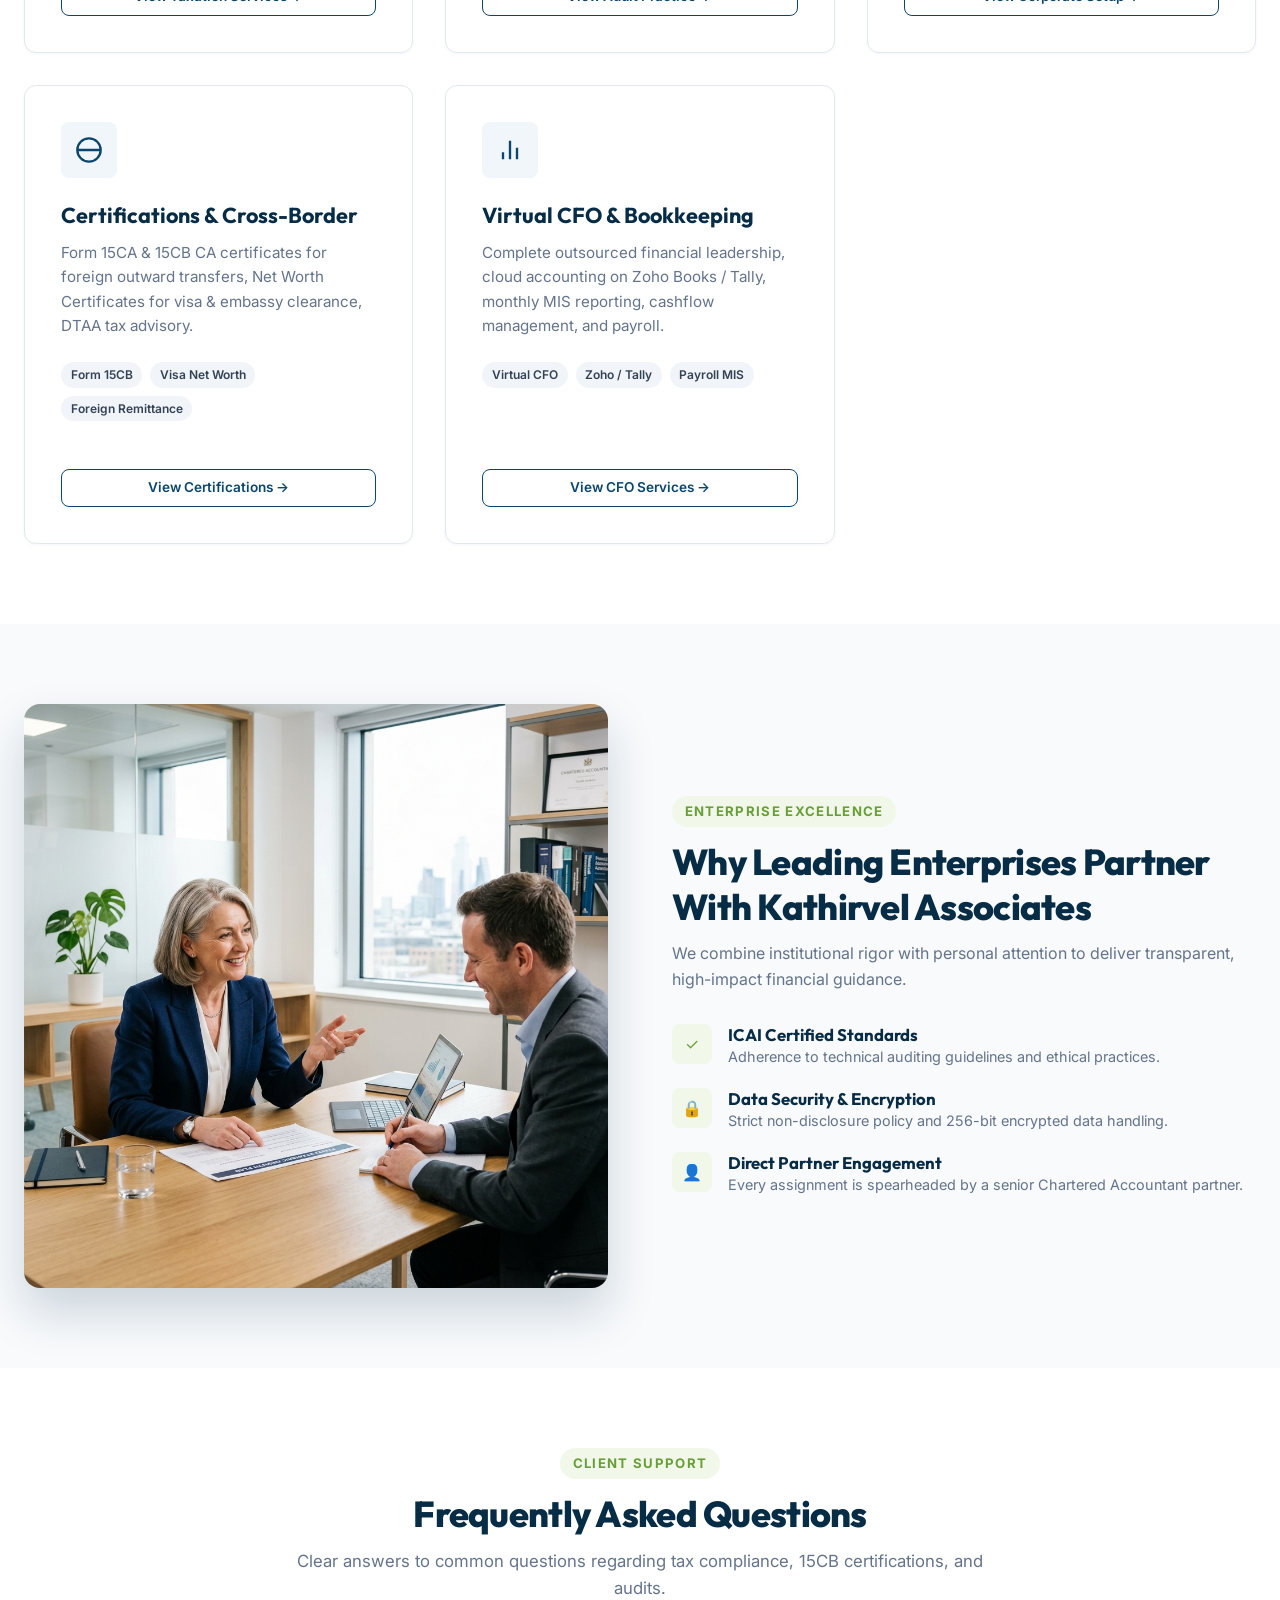
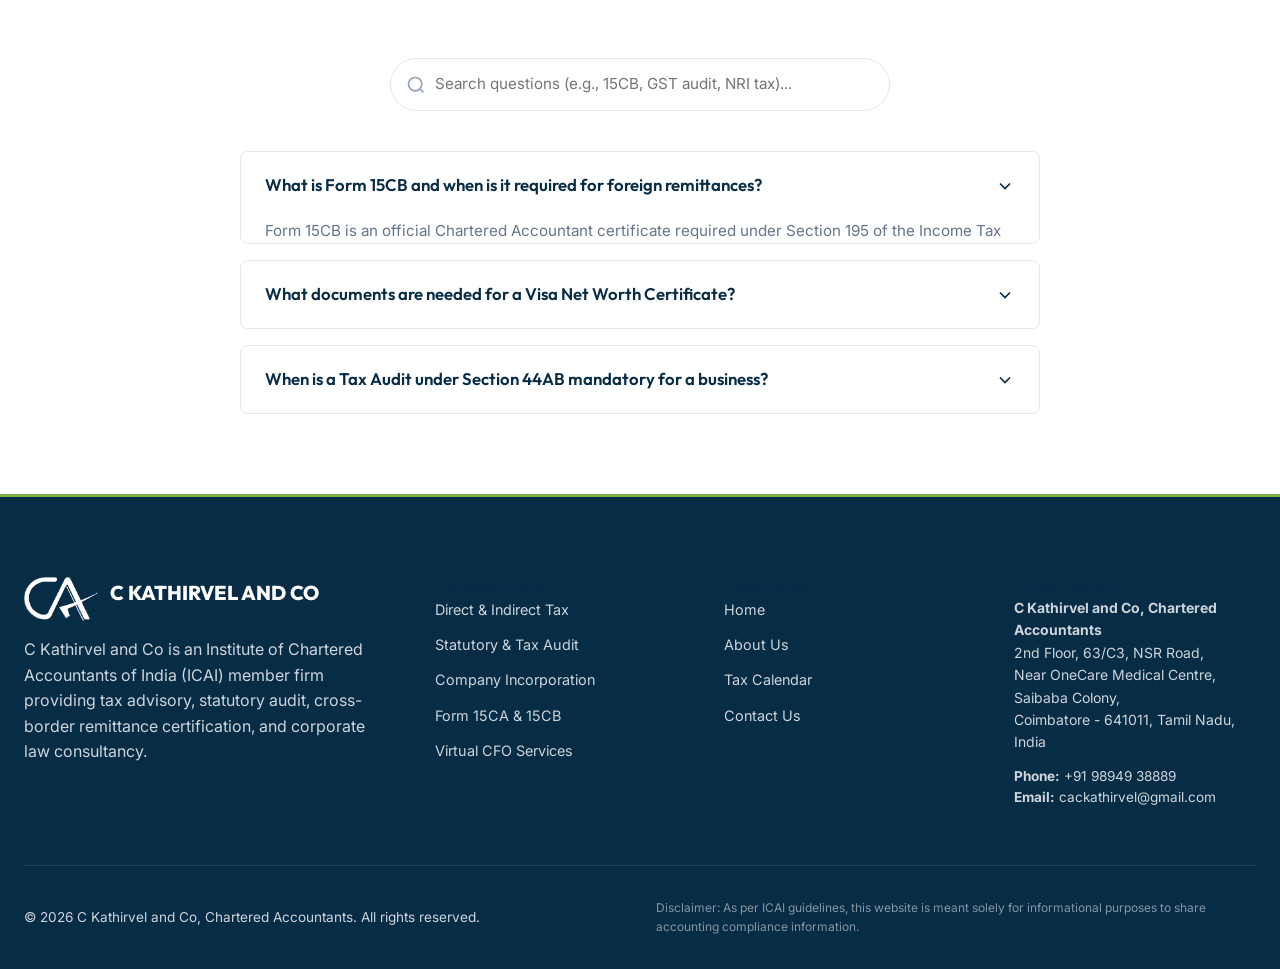
==== commit d88c4b9b: "changes" ====
--- a/index.html
+++ b/index.html
@@ -35,7 +35,7 @@
         </div>
       </div>
       <div class="top-badge">
-        <span>ICAI Registered Firm (FRN: 031239S)</span>
+        <span>ICAI Registered Firm</span>
       </div>
     </div>
   </div>
@@ -133,27 +133,12 @@
           Chartered Accountants providing direct tax optimization, statutory audit, international 15CB certifications, NRI tax advisory, and virtual CFO solutions across India and overseas.
         </p>
 
-        <div style="display:flex; gap:1rem; flex-wrap:wrap; justify-content:center; margin-bottom:2.5rem;">
+        <div style="display:flex; gap:1rem; flex-wrap:wrap; justify-content:center;">
           <a href="contact.html" class="btn btn-primary btn-lg">
             Schedule Free CA Consultation
             <svg width="18" height="18" viewBox="0 0 24 24" fill="none" stroke="currentColor" stroke-width="2"><line x1="5" y1="12" x2="19" y2="12"></line><polyline points="12 5 19 12 12 19"></polyline></svg>
           </a>
           <a href="services.html" class="btn btn-outline-white btn-lg">Explore Practice Areas</a>
-        </div>
-
-        <div class="hero-stats">
-          <div>
-            <div class="stat-number">15+ <span>Years</span></div>
-            <div class="stat-label">Industry Leadership</div>
-          </div>
-          <div>
-            <div class="stat-number">2,500+</div>
-            <div class="stat-label">Corporate & NRI Clients</div>
-          </div>
-          <div>
-            <div class="stat-number">99.8%</div>
-            <div class="stat-label">On-Time Compliance</div>
-          </div>
         </div>
       </div>
     </div>
@@ -351,8 +336,7 @@
             <img src="assets/logo.png" alt="CA Emblem" style="height:44px; filter:brightness(0) invert(1);">
             <div style="color:#FFFFFF; font-family:'Outfit',sans-serif; font-size:1.25rem; font-weight:800; margin-bottom:0.75rem;">C KATHIRVEL AND CO</div>
           </div>
-          <p>C Kathirvel and Co is a peer-reviewed Institute of Chartered Accountants of India (ICAI) member firm providing tax advisory, statutory audit, cross-border remittance certification, and corporate law consultancy.</p>
-          <div style="color:#7CB342; font-weight:700; font-size:0.85rem;">ICAI FRN: 031239S</div>
+          <p>C Kathirvel and Co is an Institute of Chartered Accountants of India (ICAI) member firm providing tax advisory, statutory audit, cross-border remittance certification, and corporate law consultancy.</p>
         </div>
 
         <div>
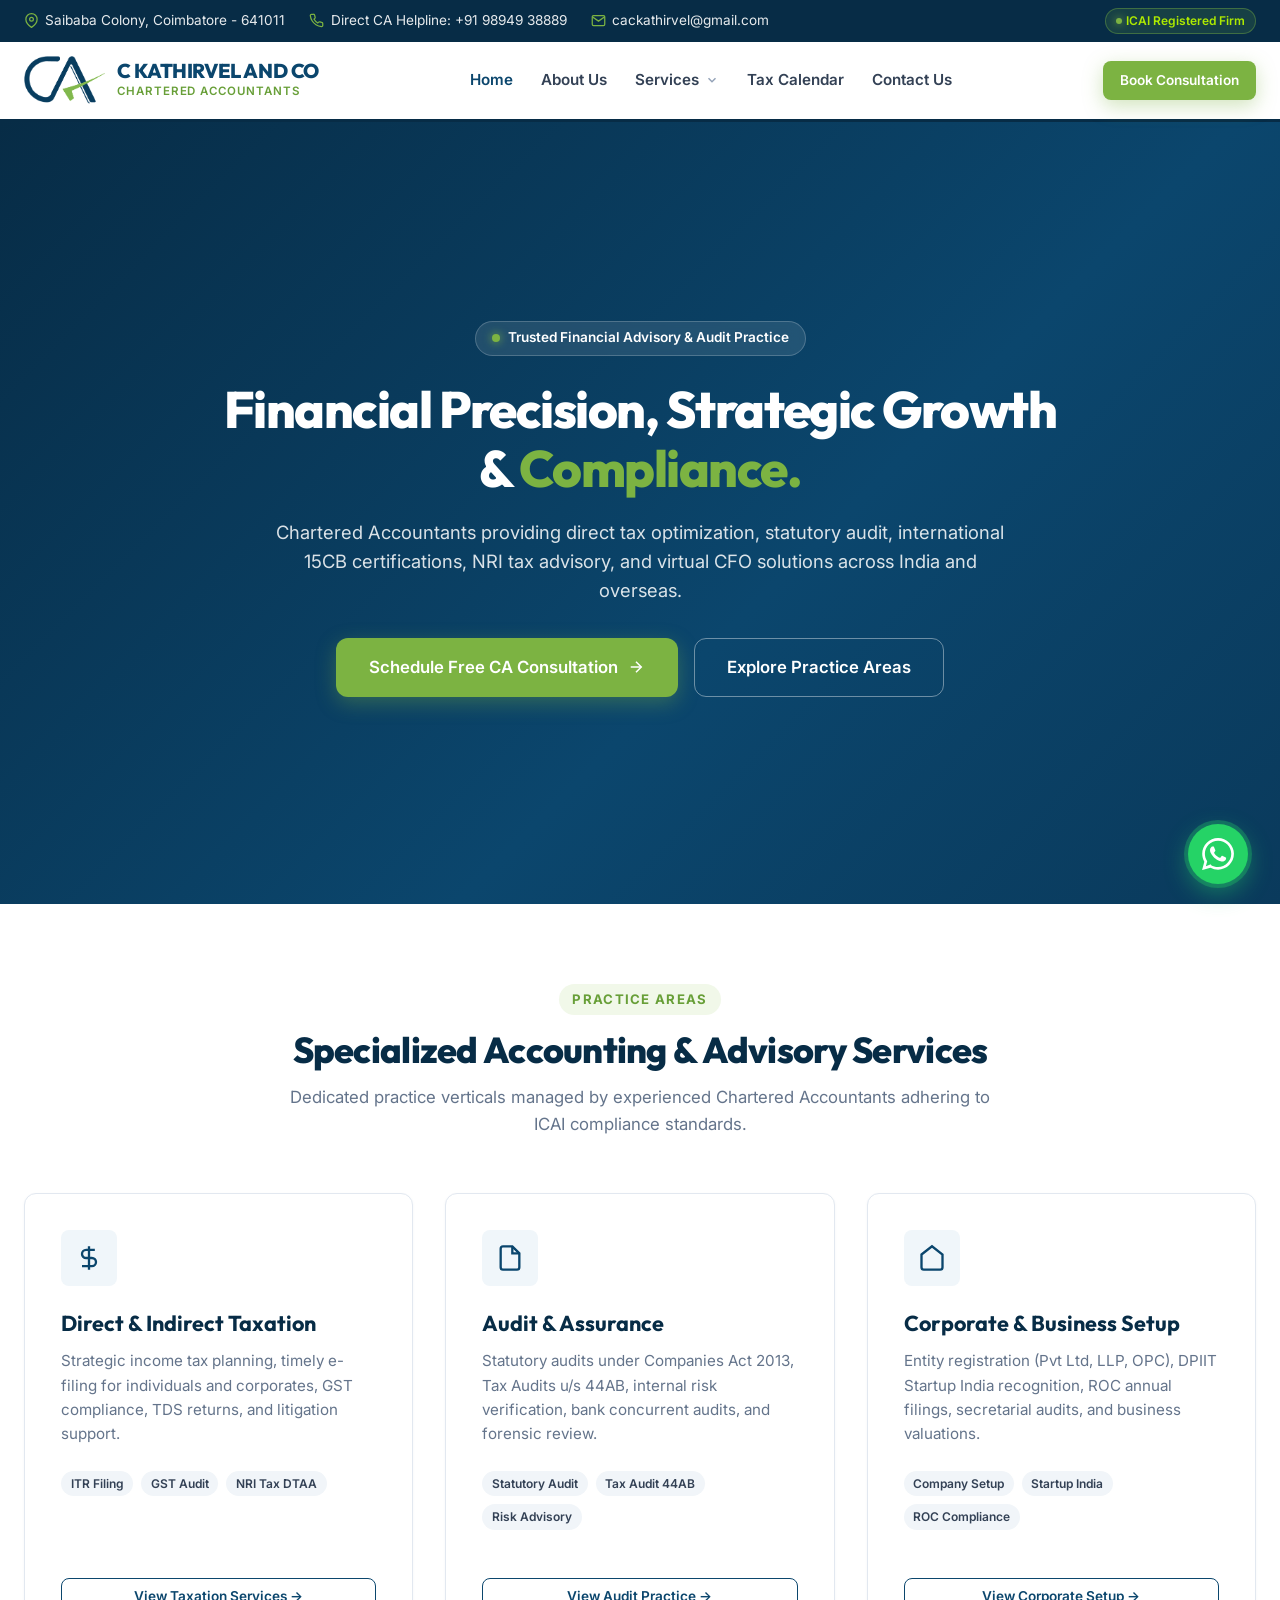
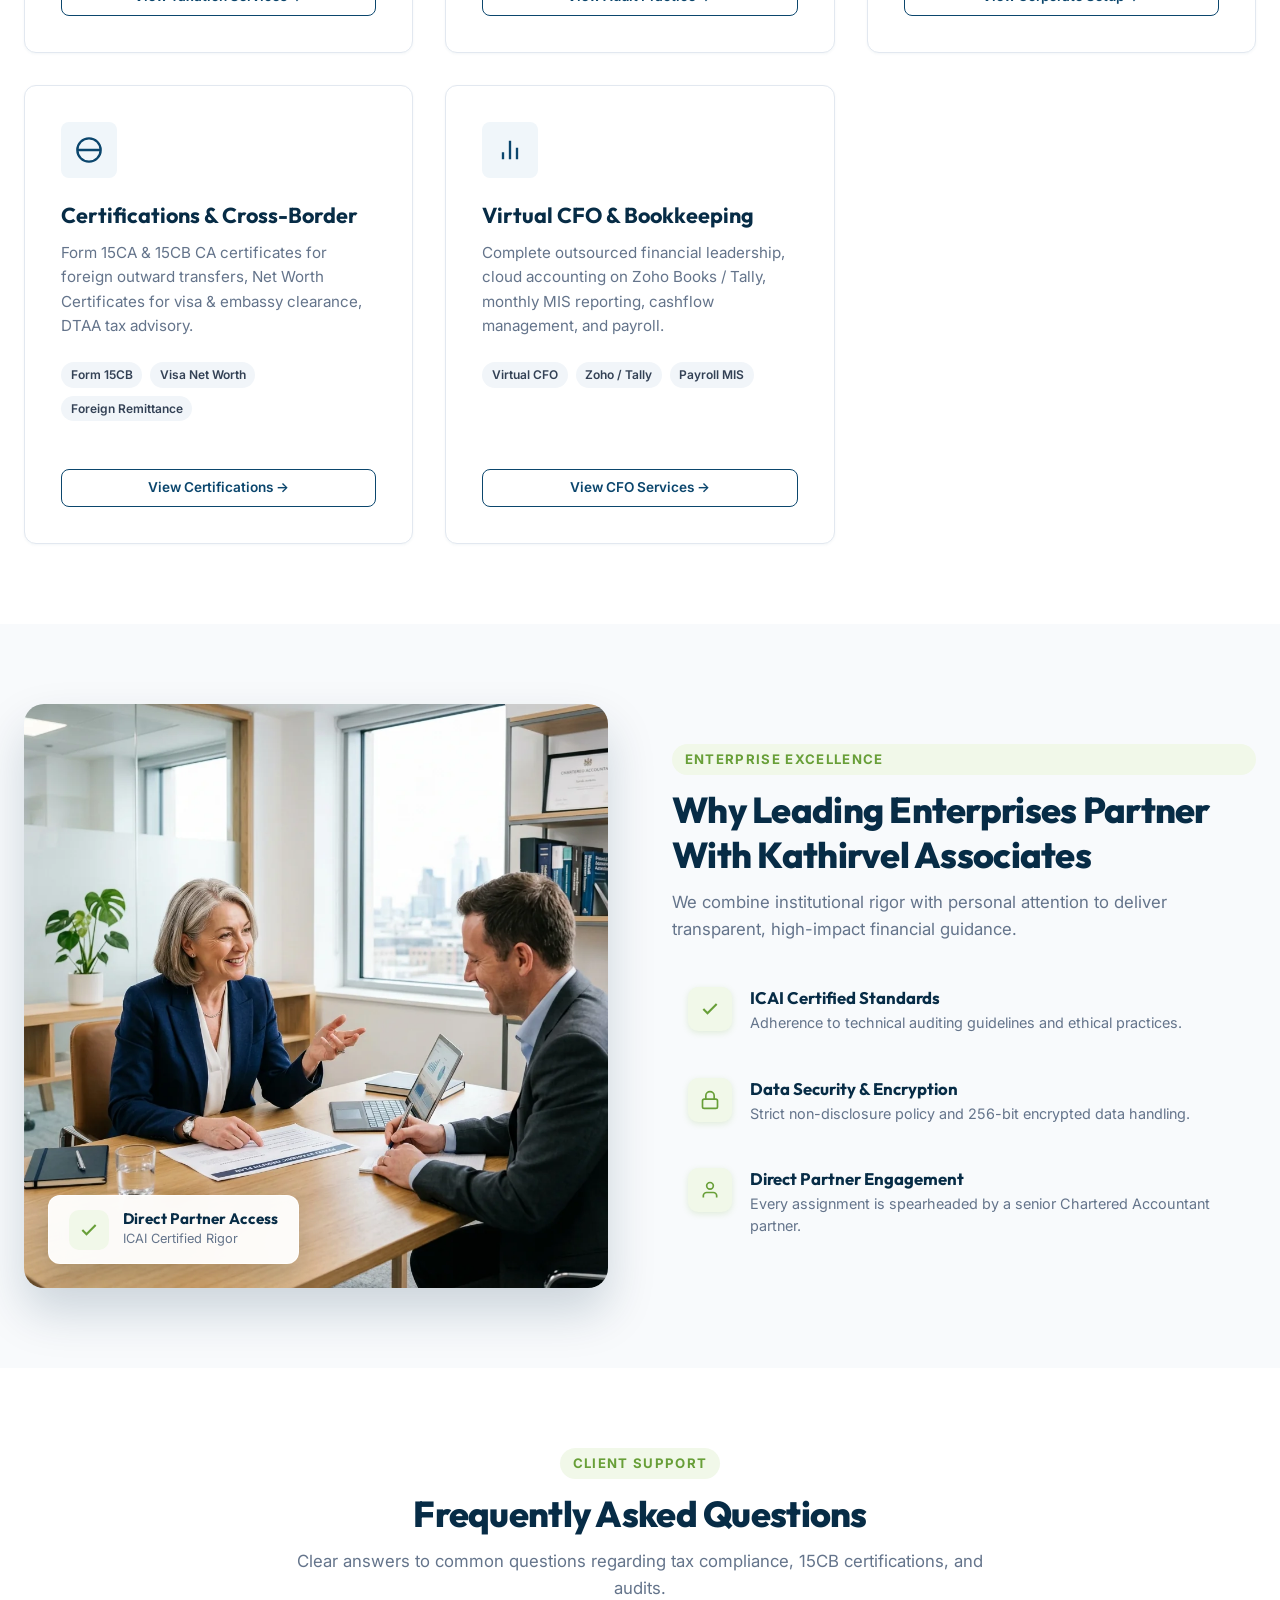
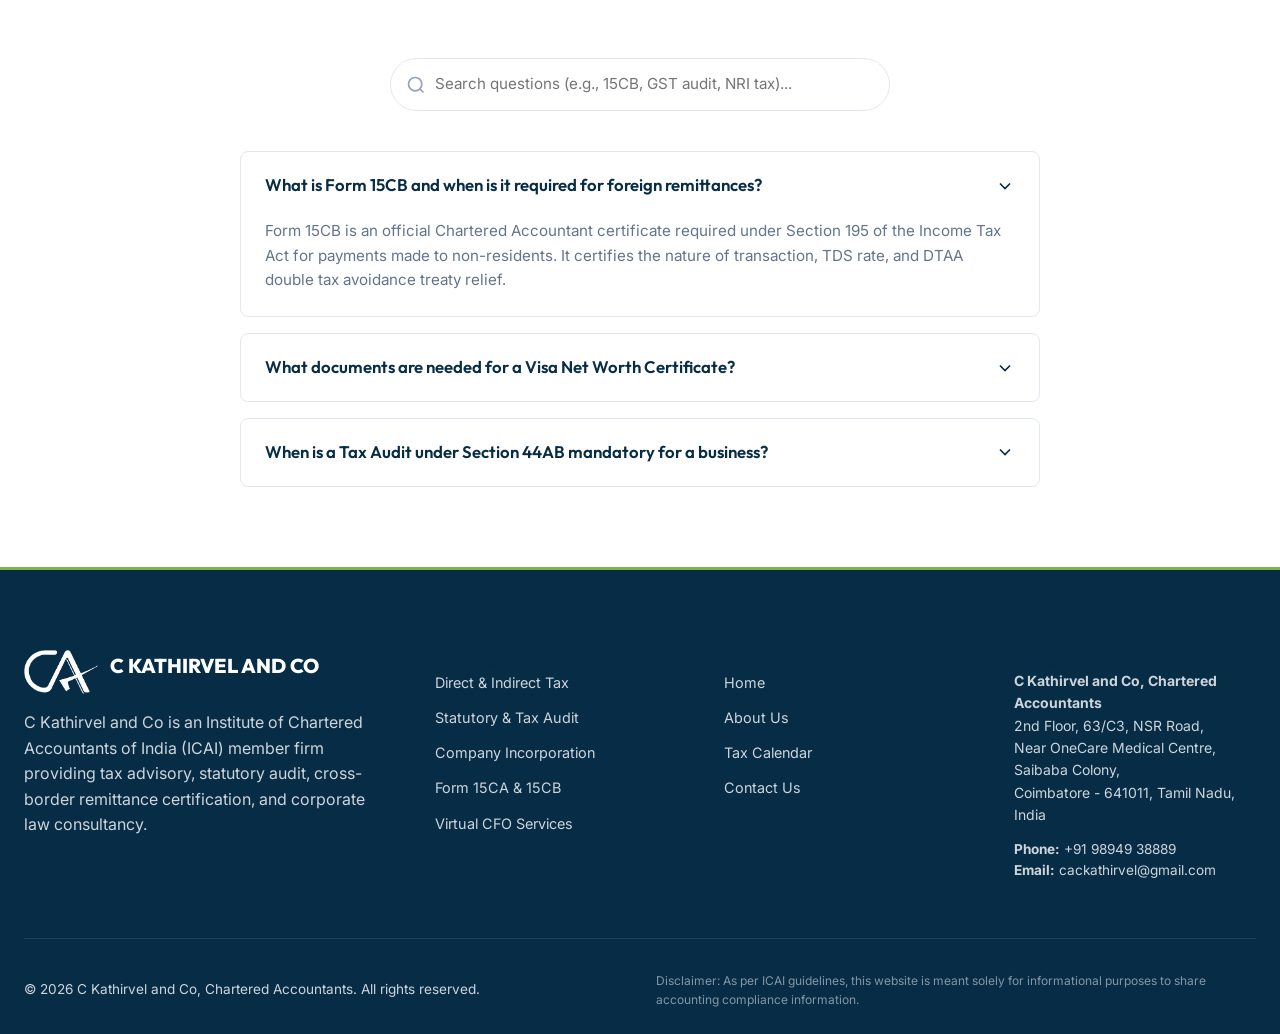
==== commit 6d2c4ed1: "optimizing for mobile eperience" ====
--- a/index.html
+++ b/index.html
@@ -13,7 +13,7 @@
   <link rel="preconnect" href="https://fonts.gstatic.com" crossorigin>
   <link href="https://fonts.googleapis.com/css2?family=Inter:wght@300;400;500;600;700&family=Outfit:wght@400;500;600;700;800&display=swap" rel="stylesheet">
   
-  <link rel="stylesheet" href="css/style.css">
+  <link rel="stylesheet" href="css/style.css?v=2">
 </head>
 <body>
 
@@ -112,7 +112,9 @@
       <div class="nav-actions">
         <a href="contact.html" class="btn btn-primary btn-sm">Book Consultation</a>
         <button class="mobile-toggle" aria-label="Toggle menu">
-          <svg width="24" height="24" viewBox="0 0 24 24" fill="none" stroke="currentColor" stroke-width="2"><line x1="3" y1="12" x2="21" y2="12"></line><line x1="3" y1="6" x2="21" y2="6"></line><line x1="3" y1="18" x2="21" y2="18"></line></svg>
+          <span class="hamburger-line"></span>
+          <span class="hamburger-line"></span>
+          <span class="hamburger-line"></span>
         </button>
       </div>
     </div>
@@ -238,39 +240,60 @@
   </section>
 
   <!-- WHY CHOOSE US -->
-  <section class="section section-bg-light">
+  <section class="section section-bg-light" id="enterprise-excellence">
     <div class="container">
-      <div style="display:grid; grid-template-columns: 1fr 1fr; gap:4rem; align-items:center;">
-        <div>
-          <img src="assets/team.png" alt="CA partner consultation" style="border-radius:16px; box-shadow:var(--shadow-xl);">
-        </div>
-        <div>
+      <div class="enterprise-grid">
+        <div class="enterprise-media">
+          <div class="enterprise-img-wrapper">
+            <picture>
+              <source srcset="assets/team.webp" type="image/webp">
+              <img src="assets/team.png" alt="Chartered Accountant partner consultation" class="enterprise-img" width="600" height="600" loading="lazy" decoding="async">
+            </picture>
+            <div class="enterprise-badge">
+              <div class="enterprise-badge-icon">
+                <svg width="20" height="20" viewBox="0 0 24 24" fill="none" stroke="currentColor" stroke-width="2.5"><polyline points="20 6 9 17 4 12"></polyline></svg>
+              </div>
+              <div class="enterprise-badge-text">
+                <div class="enterprise-badge-title">Direct Partner Access</div>
+                <div class="enterprise-badge-sub">ICAI Certified Rigor</div>
+              </div>
+            </div>
+          </div>
+        </div>
+
+        <div class="enterprise-content">
           <span class="section-tag">Enterprise Excellence</span>
-        <h2 class="section-title">Why Leading Enterprises Partner With Kathirvel Associates</h2>
-          <p style="color:var(--neutral-600); margin-bottom:2rem;">We combine institutional rigor with personal attention to deliver transparent, high-impact financial guidance.</p>
+          <h2 class="section-title">Why Leading Enterprises Partner With Kathirvel Associates</h2>
+          <p class="enterprise-desc">We combine institutional rigor with personal attention to deliver transparent, high-impact financial guidance.</p>
           
-          <div style="display:flex; flex-direction:column; gap:1.25rem;">
-            <div style="display:flex; gap:1rem;">
-              <div style="width:40px; height:40px; border-radius:8px; background-color:var(--accent-green-subtle); color:var(--accent-green-dark); display:flex; align-items:center; justify-content:center; flex-shrink:0;">✓</div>
-              <div>
-                <h4 style="font-size:1.05rem; color:var(--primary-navy-dark);">ICAI Certified Standards</h4>
-                <p style="font-size:0.9rem; color:var(--neutral-600);">Adherence to technical auditing guidelines and ethical practices.</p>
-              </div>
-            </div>
-
-            <div style="display:flex; gap:1rem;">
-              <div style="width:40px; height:40px; border-radius:8px; background-color:var(--accent-green-subtle); color:var(--accent-green-dark); display:flex; align-items:center; justify-content:center; flex-shrink:0;">🔒</div>
-              <div>
-                <h4 style="font-size:1.05rem; color:var(--primary-navy-dark);">Data Security & Encryption</h4>
-                <p style="font-size:0.9rem; color:var(--neutral-600);">Strict non-disclosure policy and 256-bit encrypted data handling.</p>
-              </div>
-            </div>
-
-            <div style="display:flex; gap:1rem;">
-              <div style="width:40px; height:40px; border-radius:8px; background-color:var(--accent-green-subtle); color:var(--accent-green-dark); display:flex; align-items:center; justify-content:center; flex-shrink:0;">👤</div>
-              <div>
-                <h4 style="font-size:1.05rem; color:var(--primary-navy-dark);">Direct Partner Engagement</h4>
-                <p style="font-size:0.9rem; color:var(--neutral-600);">Every assignment is spearheaded by a senior Chartered Accountant partner.</p>
+          <div class="enterprise-features">
+            <div class="enterprise-feature-item">
+              <div class="enterprise-feature-icon">
+                <svg width="20" height="20" viewBox="0 0 24 24" fill="none" stroke="currentColor" stroke-width="2.5"><polyline points="20 6 9 17 4 12"></polyline></svg>
+              </div>
+              <div class="enterprise-feature-info">
+                <h4 class="enterprise-feature-title">ICAI Certified Standards</h4>
+                <p class="enterprise-feature-desc">Adherence to technical auditing guidelines and ethical practices.</p>
+              </div>
+            </div>
+
+            <div class="enterprise-feature-item">
+              <div class="enterprise-feature-icon">
+                <svg width="20" height="20" viewBox="0 0 24 24" fill="none" stroke="currentColor" stroke-width="2"><rect x="3" y="11" width="18" height="11" rx="2" ry="2"></rect><path d="M7 11V7a5 5 0 0 1 10 0v4"></path></svg>
+              </div>
+              <div class="enterprise-feature-info">
+                <h4 class="enterprise-feature-title">Data Security & Encryption</h4>
+                <p class="enterprise-feature-desc">Strict non-disclosure policy and 256-bit encrypted data handling.</p>
+              </div>
+            </div>
+
+            <div class="enterprise-feature-item">
+              <div class="enterprise-feature-icon">
+                <svg width="20" height="20" viewBox="0 0 24 24" fill="none" stroke="currentColor" stroke-width="2"><path d="M20 21v-2a4 4 0 0 0-4-4H8a4 4 0 0 0-4 4v2"></path><circle cx="12" cy="7" r="4"></circle></svg>
+              </div>
+              <div class="enterprise-feature-info">
+                <h4 class="enterprise-feature-title">Direct Partner Engagement</h4>
+                <p class="enterprise-feature-desc">Every assignment is spearheaded by a senior Chartered Accountant partner.</p>
               </div>
             </div>
           </div>
--- a/css/style.css
+++ b/css/style.css
@@ -357,14 +357,7 @@
   gap: 1rem;
 }
 
-.mobile-toggle {
-  display: none;
-  background: none;
-  border: none;
-  color: var(--primary-navy);
-  font-size: 1.5rem;
-  cursor: pointer;
-}
+
 
 /* ==========================================================================
    BUTTONS & BADGES SYSTEM
@@ -806,6 +799,177 @@
   color: var(--neutral-700);
   padding: 0.2rem 0.6rem;
   border-radius: var(--radius-pill);
+}
+
+/* ==========================================================================
+   ENTERPRISE EXCELLENCE / FEATURE SHOWCASE COMPONENT
+   ========================================================================== */
+
+.enterprise-grid {
+  display: grid;
+  grid-template-columns: 1fr 1fr;
+  gap: 4rem;
+  align-items: center;
+}
+
+.enterprise-media {
+  position: relative;
+  width: 100%;
+}
+
+.enterprise-img-wrapper {
+  position: relative;
+  border-radius: 20px;
+  overflow: hidden;
+  box-shadow: var(--shadow-xl);
+  background-color: var(--neutral-300);
+}
+
+.enterprise-img {
+  width: 100%;
+  height: auto;
+  aspect-ratio: 1 / 1;
+  object-fit: cover;
+  object-position: center top;
+  display: block;
+  transition: transform var(--transition-normal);
+}
+
+.enterprise-img-wrapper:hover .enterprise-img {
+  transform: scale(1.02);
+}
+
+/* Floating Trust Badge */
+.enterprise-badge {
+  position: absolute;
+  bottom: 1.5rem;
+  left: 1.5rem;
+  background: rgba(255, 255, 255, 0.95);
+  backdrop-filter: blur(10px);
+  -webkit-backdrop-filter: blur(10px);
+  border: 1px solid rgba(255, 255, 255, 0.8);
+  border-radius: var(--radius-md);
+  padding: 0.85rem 1.25rem;
+  display: flex;
+  align-items: center;
+  gap: 0.85rem;
+  box-shadow: 0 12px 30px rgba(7, 44, 70, 0.16);
+  max-width: calc(100% - 3rem);
+  z-index: 2;
+}
+
+.enterprise-badge-icon {
+  width: 40px;
+  height: 40px;
+  border-radius: 10px;
+  background-color: var(--accent-green-subtle);
+  color: var(--accent-green-dark);
+  display: flex;
+  align-items: center;
+  justify-content: center;
+  flex-shrink: 0;
+}
+
+.enterprise-badge-title {
+  font-family: 'Outfit', sans-serif;
+  font-size: 0.95rem;
+  font-weight: 700;
+  color: var(--primary-navy-dark);
+  line-height: 1.2;
+}
+
+.enterprise-badge-sub {
+  font-size: 0.8rem;
+  color: var(--neutral-600);
+}
+
+/* Content block */
+.enterprise-content {
+  display: flex;
+  flex-direction: column;
+}
+
+.enterprise-desc {
+  color: var(--neutral-600);
+  margin-bottom: 2rem;
+  font-size: 1.05rem;
+  line-height: 1.6;
+}
+
+.enterprise-features {
+  display: flex;
+  flex-direction: column;
+  gap: 1.25rem;
+}
+
+.enterprise-feature-item {
+  display: flex;
+  gap: 1.1rem;
+  align-items: flex-start;
+  padding: 0.75rem 1rem;
+  border-radius: var(--radius-sm);
+  background-color: transparent;
+  transition: all var(--transition-fast);
+}
+
+.enterprise-feature-item:hover {
+  background-color: rgba(255, 255, 255, 0.8);
+  transform: translateX(4px);
+}
+
+.enterprise-feature-icon {
+  width: 44px;
+  height: 44px;
+  border-radius: 10px;
+  background-color: var(--accent-green-subtle);
+  color: var(--accent-green-dark);
+  display: flex;
+  align-items: center;
+  justify-content: center;
+  flex-shrink: 0;
+  box-shadow: 0 2px 6px rgba(124, 179, 66, 0.18);
+}
+
+.enterprise-feature-title {
+  font-size: 1.05rem;
+  font-weight: 700;
+  color: var(--primary-navy-dark);
+  margin-bottom: 0.25rem;
+}
+
+.enterprise-feature-desc {
+  font-size: 0.9rem;
+  color: var(--neutral-600);
+  line-height: 1.5;
+}
+
+/* About Page Profile Grid */
+.profile-grid {
+  display: grid;
+  grid-template-columns: 1.2fr 0.8fr;
+  gap: 4rem;
+  align-items: center;
+}
+
+.profile-cards-grid {
+  display: grid;
+  grid-template-columns: 1fr 1fr;
+  gap: 1.5rem;
+}
+
+.profile-img-wrapper {
+  position: relative;
+  border-radius: 20px;
+  overflow: hidden;
+  box-shadow: var(--shadow-xl);
+}
+
+.profile-img {
+  width: 100%;
+  height: auto;
+  aspect-ratio: 1 / 1;
+  object-fit: cover;
+  display: block;
 }
 
 /* Service Detail Page Layouts */
@@ -1441,15 +1605,71 @@
 
 /* ==========================================================================
    RESPONSIVE DESIGN (TABLETS & SMARTPHONES)
+   Comprehensive mobile-first optimization for all screen sizes.
    ========================================================================== */
 
-/* Tablets & Small Laptops (max-width: 1024px) */
+/* Body scroll lock when mobile menu is open */
+body.menu-open {
+  overflow: hidden;
+  position: fixed;
+  width: 100%;
+  touch-action: none;
+}
+
+/* Animated Hamburger → X Icon (mobile toggle) */
+.mobile-toggle {
+  display: none;
+  flex-direction: column;
+  align-items: center;
+  justify-content: center;
+  width: 44px;
+  height: 44px;
+  border-radius: var(--radius-sm);
+  background-color: var(--neutral-200);
+  color: var(--primary-navy);
+  border: none;
+  cursor: pointer;
+  position: relative;
+  -webkit-tap-highlight-color: transparent;
+}
+
+.mobile-toggle .hamburger-line {
+  display: block;
+  width: 20px;
+  height: 2px;
+  background-color: var(--primary-navy);
+  border-radius: 2px;
+  transition: transform 0.3s ease, opacity 0.3s ease;
+  position: absolute;
+}
+
+.mobile-toggle .hamburger-line:nth-child(1) { transform: translateY(-6px); }
+.mobile-toggle .hamburger-line:nth-child(2) { transform: translateY(0); }
+.mobile-toggle .hamburger-line:nth-child(3) { transform: translateY(6px); }
+
+.mobile-toggle.active .hamburger-line:nth-child(1) {
+  transform: rotate(45deg);
+}
+.mobile-toggle.active .hamburger-line:nth-child(2) {
+  opacity: 0;
+}
+.mobile-toggle.active .hamburger-line:nth-child(3) {
+  transform: rotate(-45deg);
+}
+
+/* ================================================================
+   TABLETS & SMALL LAPTOPS (max-width: 1024px)
+   ================================================================ */
 @media (max-width: 1024px) {
   .hero-grid, .detail-grid, .booking-grid {
     grid-template-columns: 1fr;
     gap: 2.25rem;
   }
-  
+
+  .sidebar-card {
+    position: static;
+  }
+
   .footer-grid {
     grid-template-columns: 1fr 1fr;
     gap: 2rem;
@@ -1464,41 +1684,95 @@
   .services-grid {
     grid-template-columns: repeat(2, 1fr);
   }
-}
-
-/* Mobile Devices (max-width: 768px) */
+
+  .enterprise-grid,
+  .profile-grid {
+    grid-template-columns: 1fr;
+    gap: 3rem;
+  }
+
+  .enterprise-media,
+  .profile-img-wrapper {
+    max-width: 620px;
+    margin: 0 auto;
+    width: 100%;
+  }
+
+  .enterprise-img,
+  .profile-img {
+    aspect-ratio: 16 / 10;
+    max-height: 380px;
+    object-position: center 25%;
+  }
+
+  .testimonials-grid {
+    grid-template-columns: 1fr;
+  }
+}
+
+/* ================================================================
+   MOBILE DEVICES (max-width: 768px)
+   ================================================================ */
 @media (max-width: 768px) {
+
+  /* --- Utility Bar: hidden on mobile --- */
   .top-bar {
     display: none;
   }
 
+  /* --- Header & Brand --- */
+  .main-header {
+    height: 64px;
+  }
+
+  :root {
+    --header-height: 64px;
+  }
+
   .brand-title {
-    font-size: 1.05rem;
-  }
-  
+    font-size: 1rem;
+  }
+
+  .brand-subtitle {
+    font-size: 0.65rem;
+  }
+
   .brand-logo img {
     height: 34px;
   }
 
+  .brand-logo {
+    gap: 0.5rem;
+  }
+
+  /* --- Mobile Toggle: visible --- */
+  .mobile-toggle {
+    display: flex;
+  }
+
+  /* --- Mobile Navigation Overlay --- */
   .nav-menu {
     position: fixed;
-    top: var(--header-height);
+    top: 64px;
     left: 0;
     width: 100%;
-    max-height: calc(100vh - var(--header-height));
+    height: calc(100vh - 64px);
+    height: calc(100dvh - 64px);
     overflow-y: auto;
+    -webkit-overflow-scrolling: touch;
     background-color: #FFFFFF;
     flex-direction: column;
     align-items: flex-start;
-    padding: 1.25rem 1.5rem;
+    padding: 0.5rem 1rem 6rem 1rem;
     box-shadow: var(--shadow-xl);
-    clip-path: circle(0% at 100% 0);
-    transition: clip-path 0.35s cubic-bezier(0.4, 0, 0.2, 1);
+    transform: translateX(100%);
+    transition: transform 0.35s cubic-bezier(0.4, 0, 0.2, 1);
     z-index: 1000;
+    gap: 0;
   }
 
   .nav-menu.active {
-    clip-path: circle(140% at 100% 0);
+    transform: translateX(0);
   }
 
   .nav-item {
@@ -1506,52 +1780,62 @@
     border-bottom: 1px solid var(--neutral-300);
   }
 
+  .nav-item:last-child {
+    border-bottom: none;
+  }
+
   .nav-link {
     width: 100%;
-    padding: 0.85rem 0;
+    padding: 1rem 0;
     font-size: 1.05rem;
     display: flex;
     justify-content: space-between;
     align-items: center;
-  }
-
-  .mobile-toggle {
-    display: flex;
-    align-items: center;
-    justify-content: center;
-    width: 42px;
-    height: 42px;
-    border-radius: var(--radius-sm);
-    background-color: var(--neutral-200);
-    color: var(--primary-navy);
-    border: none;
-    cursor: pointer;
-  }
-
+    min-height: 48px;
+  }
+
+  /* --- Dropdown in Mobile Nav --- */
   .dropdown-menu {
     position: static;
     width: 100%;
     box-shadow: none;
     border: none;
-    padding: 0.5rem 0 0.5rem 1rem;
+    padding: 0.5rem 0 0.75rem 0.75rem;
     grid-template-columns: 1fr;
     display: none;
     opacity: 1;
     visibility: visible;
     transform: none;
-    background-color: #F8FAFC;
+    background-color: var(--neutral-200);
     border-radius: var(--radius-sm);
-    margin-bottom: 0.75rem;
+    margin-bottom: 0.5rem;
   }
 
   .nav-item.open .dropdown-menu {
     display: flex;
     flex-direction: column;
-  }
-
-  /* Hero Section on Mobile */
+    gap: 0.75rem;
+  }
+
+  .dropdown-link {
+    padding: 0.6rem 0.75rem;
+    min-height: 44px;
+  }
+
+  .dropdown-category-title {
+    font-size: 0.8rem;
+    padding-bottom: 0.25rem;
+  }
+
+  /* --- Nav Actions --- */
+  .nav-actions .btn {
+    display: none;
+  }
+
+  /* --- Hero Section --- */
   .hero-section {
     padding: 2rem 0 2.5rem 0;
+    min-height: auto;
     text-align: center;
   }
 
@@ -1562,7 +1846,7 @@
   }
 
   .hero-title {
-    font-size: 2.1rem;
+    font-size: 1.85rem;
     line-height: 1.2;
     margin-bottom: 1rem;
   }
@@ -1574,34 +1858,394 @@
   }
 
   .hero-content div[style*="flex"] {
-    justify-content: center;
+    flex-direction: column;
+    align-items: stretch;
   }
 
   .hero-stats {
-    grid-template-columns: 1fr;
-    gap: 1.25rem;
-    padding: 1.25rem;
+    grid-template-columns: repeat(3, 1fr);
+    gap: 0.75rem;
+    padding: 1.25rem 0;
     text-align: center;
   }
 
+  .stat-number {
+    font-size: 1.5rem;
+  }
+
+  .stat-label {
+    font-size: 0.725rem;
+  }
+
+  /* --- Page Hero (Sub-pages) --- */
+  .page-hero {
+    padding: 1.5rem 0 1.75rem 0;
+  }
+
+  .page-title {
+    font-size: 1.75rem;
+    margin-bottom: 0.5rem;
+  }
+
+  .page-description {
+    font-size: 0.95rem;
+  }
+
+  .breadcrumb {
+    font-size: 0.8rem;
+    margin-bottom: 0.75rem;
+  }
+
+  /* --- Section Resets --- */
+  .section {
+    padding: 2.5rem 0;
+  }
+
+  .section-header {
+    margin-bottom: 2rem;
+  }
+
+  .section-tag {
+    font-size: 0.75rem;
+    padding: 0.25rem 0.65rem;
+  }
+
+  .section-title {
+    font-size: 1.55rem;
+  }
+
+  .section-description {
+    font-size: 0.95rem;
+  }
+
+  /* --- Services Grid --- */
   .services-grid {
     grid-template-columns: 1fr;
     gap: 1.25rem;
   }
 
-  .section {
-    padding: 2.5rem 0;
-  }
-
-  .section-title {
-    font-size: 1.65rem;
-  }
-
+  .service-card {
+    padding: 1.5rem;
+  }
+
+  .service-title {
+    font-size: 1.2rem;
+  }
+
+  .service-desc {
+    font-size: 0.9rem;
+  }
+
+  /* --- Enterprise / Why Choose Us --- */
+  .enterprise-grid,
+  .profile-grid {
+    grid-template-columns: 1fr;
+    gap: 2rem;
+  }
+
+  .enterprise-media,
+  .profile-img-wrapper {
+    max-width: 100%;
+    margin: 0;
+  }
+
+  .enterprise-img-wrapper,
+  .profile-img-wrapper {
+    border-radius: 16px;
+  }
+
+  .enterprise-img,
+  .profile-img {
+    aspect-ratio: 16 / 10;
+    max-height: 260px;
+    object-position: center 25%;
+  }
+
+  .enterprise-badge {
+    bottom: 0.85rem;
+    left: 0.85rem;
+    padding: 0.65rem 0.95rem;
+    gap: 0.7rem;
+    border-radius: 10px;
+    max-width: calc(100% - 1.7rem);
+  }
+
+  .enterprise-badge-icon {
+    width: 34px;
+    height: 34px;
+    border-radius: 8px;
+  }
+
+  .enterprise-badge-title {
+    font-size: 0.88rem;
+  }
+
+  .enterprise-badge-sub {
+    font-size: 0.74rem;
+  }
+
+  .enterprise-desc {
+    font-size: 0.98rem;
+    margin-bottom: 1.5rem;
+  }
+
+  .enterprise-features {
+    gap: 0.9rem;
+  }
+
+  .enterprise-feature-item {
+    background-color: #FFFFFF;
+    border: 1px solid var(--neutral-400);
+    border-radius: var(--radius-sm);
+    padding: 0.9rem 1rem;
+    box-shadow: var(--shadow-sm);
+    gap: 0.9rem;
+  }
+
+  .enterprise-feature-item:hover {
+    transform: none;
+  }
+
+  .enterprise-feature-icon {
+    width: 40px;
+    height: 40px;
+  }
+
+  .profile-cards-grid {
+    grid-template-columns: 1fr;
+    gap: 1rem;
+  }
+
+  /* --- Detail Grid (Service Sub-pages with Sidebar) --- */
+  .detail-grid {
+    grid-template-columns: 1fr;
+    gap: 2rem;
+  }
+
+  .detail-block {
+    padding: 1.5rem;
+  }
+
+  .detail-block h3 {
+    font-size: 1.2rem;
+  }
+
+  .sidebar-card {
+    position: static;
+    padding: 1.5rem;
+  }
+
+  /* --- Booking / Contact Grid --- */
+  .booking-grid {
+    grid-template-columns: 1fr !important;
+    gap: 1.5rem !important;
+  }
+
+  .booking-card {
+    padding: 1.25rem !important;
+    border-radius: 16px;
+  }
+
+  /* Stack all inline form grids to single column */
+  form div[style*="grid-template-columns"],
+  .booking-form div[style*="grid-template-columns"] {
+    grid-template-columns: 1fr !important;
+    gap: 0.75rem !important;
+  }
+
+  /* Prevent iOS Safari auto-zoom on input focus */
+  .form-input,
+  select.form-input,
+  textarea.form-input,
+  input[type="text"],
+  input[type="tel"],
+  input[type="email"],
+  input[type="date"],
+  select,
+  textarea {
+    font-size: 16px !important;
+  }
+
+  .form-label {
+    font-size: 0.85rem !important;
+  }
+
+  /* --- Slot Picker (Contact Page) --- */
+  .slot-picker-grid {
+    grid-template-columns: repeat(3, 1fr);
+    gap: 0.4rem;
+  }
+
+  .slot-chip {
+    height: 48px;
+    min-height: 48px;
+    padding: 0.3rem 0.25rem;
+  }
+
+  .slot-chip .slot-title {
+    font-size: 0.75rem;
+  }
+
+  .slot-chip .slot-time {
+    font-size: 0.6rem;
+  }
+
+  /* --- Calendar & Compliance Page --- */
+  .calendar-filters {
+    gap: 0.5rem;
+    justify-content: flex-start;
+    overflow-x: auto;
+    -webkit-overflow-scrolling: touch;
+    flex-wrap: nowrap;
+    padding-bottom: 0.5rem;
+    scrollbar-width: none;
+    -ms-overflow-style: none;
+  }
+
+  .calendar-filters::-webkit-scrollbar {
+    display: none;
+  }
+
+  .cal-filter-btn {
+    padding: 0.55rem 1rem;
+    font-size: 0.825rem;
+    white-space: nowrap;
+    flex-shrink: 0;
+    min-height: 44px;
+  }
+
+  .calendar-grid {
+    grid-template-columns: 1fr;
+    gap: 1rem;
+  }
+
+  .cal-card {
+    padding: 1.15rem;
+    gap: 1rem;
+  }
+
+  .cal-date-badge {
+    min-width: 56px;
+    padding: 0.5rem;
+  }
+
+  .cal-date-badge .day {
+    font-size: 1.35rem;
+  }
+
+  /* --- Document Checklist --- */
+  .checklist-selector {
+    gap: 0.5rem;
+    overflow-x: auto;
+    -webkit-overflow-scrolling: touch;
+    flex-wrap: nowrap;
+    padding-bottom: 0.5rem;
+    scrollbar-width: none;
+    -ms-overflow-style: none;
+  }
+
+  .checklist-selector::-webkit-scrollbar {
+    display: none;
+  }
+
+  .checklist-chip {
+    padding: 0.45rem 1rem;
+    font-size: 0.825rem;
+    white-space: nowrap;
+    flex-shrink: 0;
+    min-height: 44px;
+    display: inline-flex;
+    align-items: center;
+  }
+
+  .doc-list {
+    grid-template-columns: 1fr;
+    gap: 0.75rem;
+  }
+
+  .doc-item {
+    padding: 0.85rem 1rem;
+    font-size: 0.875rem;
+  }
+
+  /* Document Wizard Card container on mobile */
+  .section-bg-light .container > div[style*="padding"] {
+    padding: 1.25rem !important;
+    border-radius: 12px !important;
+  }
+
+  /* --- FAQ Accordion --- */
+  .faq-search-box {
+    max-width: 100%;
+  }
+
+  .faq-search-input {
+    font-size: 16px;
+  }
+
+  .faq-question {
+    padding: 1rem 1.15rem;
+    font-size: 0.95rem;
+    min-height: 48px;
+    gap: 0.75rem;
+  }
+
+  .faq-question span {
+    flex: 1;
+    text-align: left;
+  }
+
+  .faq-answer {
+    padding: 0 1.15rem;
+    font-size: 0.9rem;
+  }
+
+  .faq-item.active .faq-answer {
+    padding: 0 1.15rem 1.15rem 1.15rem;
+  }
+
+  /* --- Testimonials --- */
+  .testimonials-grid {
+    grid-template-columns: 1fr;
+    gap: 1.25rem;
+  }
+
+  .testimonial-card {
+    padding: 1.5rem;
+  }
+
+  /* --- Footer --- */
   .footer-grid {
     grid-template-columns: 1fr;
     gap: 2rem;
   }
 
+  .site-footer {
+    padding: 3rem 0 1.5rem 0;
+  }
+
+  .site-footer h4 {
+    font-size: 1rem;
+    margin-bottom: 0.5rem;
+  }
+
+  .footer-links a {
+    font-size: 0.875rem;
+    display: inline-block;
+    padding: 0.25rem 0;
+    min-height: 44px;
+    line-height: 2.5;
+  }
+
+  .footer-bottom {
+    flex-direction: column;
+    text-align: center;
+    gap: 0.75rem;
+    padding-top: 1.5rem;
+    font-size: 0.8rem;
+  }
+
+  /* --- WhatsApp Float --- */
   .whatsapp-float {
     bottom: 1rem;
     right: 1rem;
@@ -1616,6 +2260,7 @@
     display: none;
   }
 
+  /* --- Toast Notifications --- */
   .toast-container {
     bottom: 1rem;
     right: 1rem;
@@ -1624,40 +2269,243 @@
 
   .toast {
     width: 100%;
-  }
-}
-
-/* Small Smartphone Screen (max-width: 600px) */
-@media (max-width: 600px) {
-  .container {
-    padding: 0 1rem;
-  }
-
-  .hero-title {
-    font-size: 1.85rem;
-  }
-
-  /* Stack Form Grids Vertically on Phones for Easy Tapping */
-  form div[style*="grid-template-columns"],
-  .booking-form div[style*="grid-template-columns"] {
-    grid-template-columns: 1fr !important;
-  }
-
-  .booking-card {
-    padding: 1.25rem 1.15rem !important;
-  }
-
-  .form-input, select.form-input, textarea.form-input {
-    font-size: 16px !important; /* Prevents auto-zoom on mobile Safari */
-  }
-
+    font-size: 0.825rem;
+    padding: 0.85rem 1rem;
+  }
+
+  /* --- Flatpickr on Mobile --- */
+  .flatpickr-calendar {
+    width: 100% !important;
+    max-width: 300px !important;
+  }
+
+  .flatpickr-rContainer, .flatpickr-days, .dayContainer {
+    width: 100% !important;
+    min-width: auto !important;
+    max-width: 300px !important;
+  }
+
+  /* --- Buttons --- */
   .btn {
     width: 100%;
     justify-content: center;
-  }
-
-  .nav-actions .btn {
-    display: none; /* Hide top header button on tiny screens to avoid overflow */
+    min-height: 48px;
+  }
+
+  .btn-sm {
+    min-height: 44px;
+  }
+
+  .btn-lg {
+    padding: 0.85rem 1.5rem;
+    font-size: 1rem;
+  }
+
+  /* Disable hover transforms on touch devices (performance + UX) */
+  .service-card:hover {
+    transform: none;
+  }
+
+  .cal-card:hover {
+    transform: none;
+  }
+}
+
+/* ================================================================
+   SMALL SMARTPHONES (max-width: 480px)
+   ================================================================ */
+@media (max-width: 480px) {
+  .container {
+    padding: 0 0.85rem;
+  }
+
+  .hero-section {
+    padding: 1.5rem 0 2rem 0;
+  }
+
+  .hero-title {
+    font-size: 1.6rem;
+    letter-spacing: -0.02em;
+  }
+
+  .hero-subtitle {
+    font-size: 0.875rem;
+  }
+
+  .hero-pill {
+    font-size: 0.72rem;
+  }
+
+  .hero-stats {
+    grid-template-columns: repeat(3, 1fr);
+    gap: 0.5rem;
+  }
+
+  .stat-number {
+    font-size: 1.3rem;
+  }
+
+  .stat-label {
+    font-size: 0.65rem;
+  }
+
+  .page-title {
+    font-size: 1.5rem;
+  }
+
+  .section-title {
+    font-size: 1.35rem;
+  }
+
+  /* Image adjustments for very small screens */
+  .enterprise-img,
+  .profile-img {
+    aspect-ratio: 4 / 3;
+    max-height: 200px;
+    object-position: center 20%;
+  }
+
+  .enterprise-badge {
+    bottom: 0.5rem;
+    left: 0.5rem;
+    padding: 0.4rem 0.6rem;
+    gap: 0.5rem;
+  }
+
+  .enterprise-badge-icon {
+    width: 28px;
+    height: 28px;
+    border-radius: 6px;
+  }
+
+  .enterprise-badge-title {
+    font-size: 0.78rem;
+  }
+
+  .enterprise-badge-sub {
+    font-size: 0.68rem;
+  }
+
+  /* Service cards compact on small phones */
+  .service-card {
+    padding: 1.25rem;
+  }
+
+  .service-icon-box {
+    width: 48px;
+    height: 48px;
+    margin-bottom: 1rem;
+  }
+
+  .service-title {
+    font-size: 1.1rem;
+  }
+
+  .service-desc {
+    font-size: 0.85rem;
+    margin-bottom: 1rem;
+  }
+
+  .service-tags {
+    margin-bottom: 1rem;
+  }
+
+  .service-tag {
+    font-size: 0.7rem;
+    padding: 0.15rem 0.5rem;
+  }
+
+  /* Booking card ultra-compact */
+  .booking-card {
+    padding: 1rem !important;
+  }
+
+  .slot-picker-grid {
+    gap: 0.35rem;
+  }
+
+  .slot-chip {
+    height: 44px;
+    min-height: 44px;
+  }
+
+  .slot-chip .slot-title {
+    font-size: 0.7rem;
+  }
+
+  .slot-chip .slot-time {
+    font-size: 0.55rem;
+  }
+
+  /* Calendar cards compact */
+  .cal-card {
+    padding: 1rem;
+    gap: 0.85rem;
+  }
+
+  .cal-date-badge {
+    min-width: 50px;
+    padding: 0.4rem;
+  }
+
+  .cal-date-badge .day {
+    font-size: 1.2rem;
+  }
+
+  .cal-date-badge .month {
+    font-size: 0.65rem;
+  }
+
+  /* Success card mobile */
+  .form-success-card {
+    padding: 1.5rem 1rem;
+  }
+
+  .success-icon-wrap {
+    width: 50px;
+    height: 50px;
+    margin: 0 auto 1rem auto;
+  }
+}
+
+/* ================================================================
+   SAFE AREA INSETS (NOTCHED PHONES - iPhone X+, Android punch-holes)
+   ================================================================ */
+@supports (padding: env(safe-area-inset-bottom)) {
+  .whatsapp-float {
+    bottom: calc(1rem + env(safe-area-inset-bottom));
+  }
+
+  .site-footer {
+    padding-bottom: calc(1.5rem + env(safe-area-inset-bottom));
+  }
+}
+
+@media (max-width: 768px) {
+  @supports (padding: env(safe-area-inset-bottom)) {
+    .nav-menu {
+      padding-bottom: calc(6rem + env(safe-area-inset-bottom));
+    }
+  }
+}
+
+/* ================================================================
+   REDUCED MOTION PREFERENCE (Accessibility)
+   ================================================================ */
+@media (prefers-reduced-motion: reduce) {
+  *, *::before, *::after {
+    animation-duration: 0.01ms !important;
+    animation-iteration-count: 1 !important;
+    transition-duration: 0.01ms !important;
+    scroll-behavior: auto !important;
+  }
+
+  .whatsapp-btn::before {
+    animation: none;
+  }
+
+  .nav-menu {
+    transition: none;
   }
 }
 
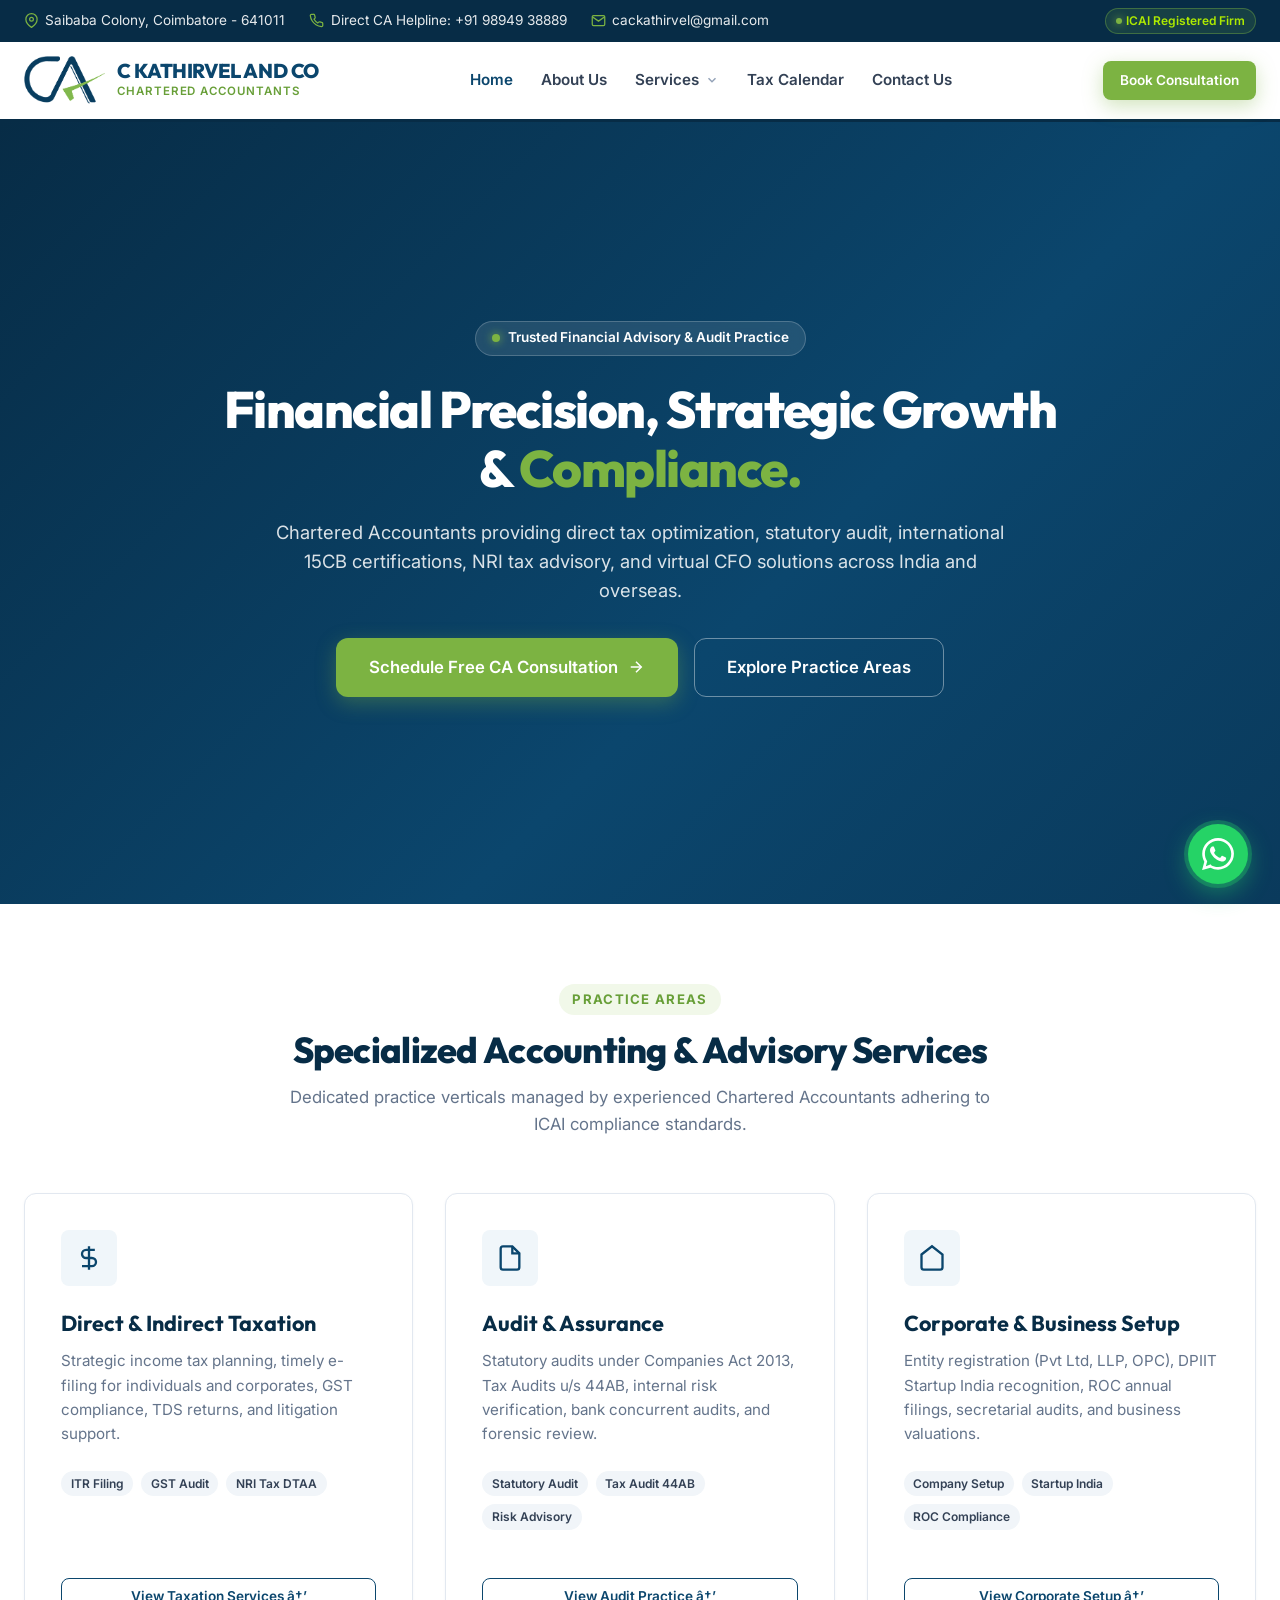
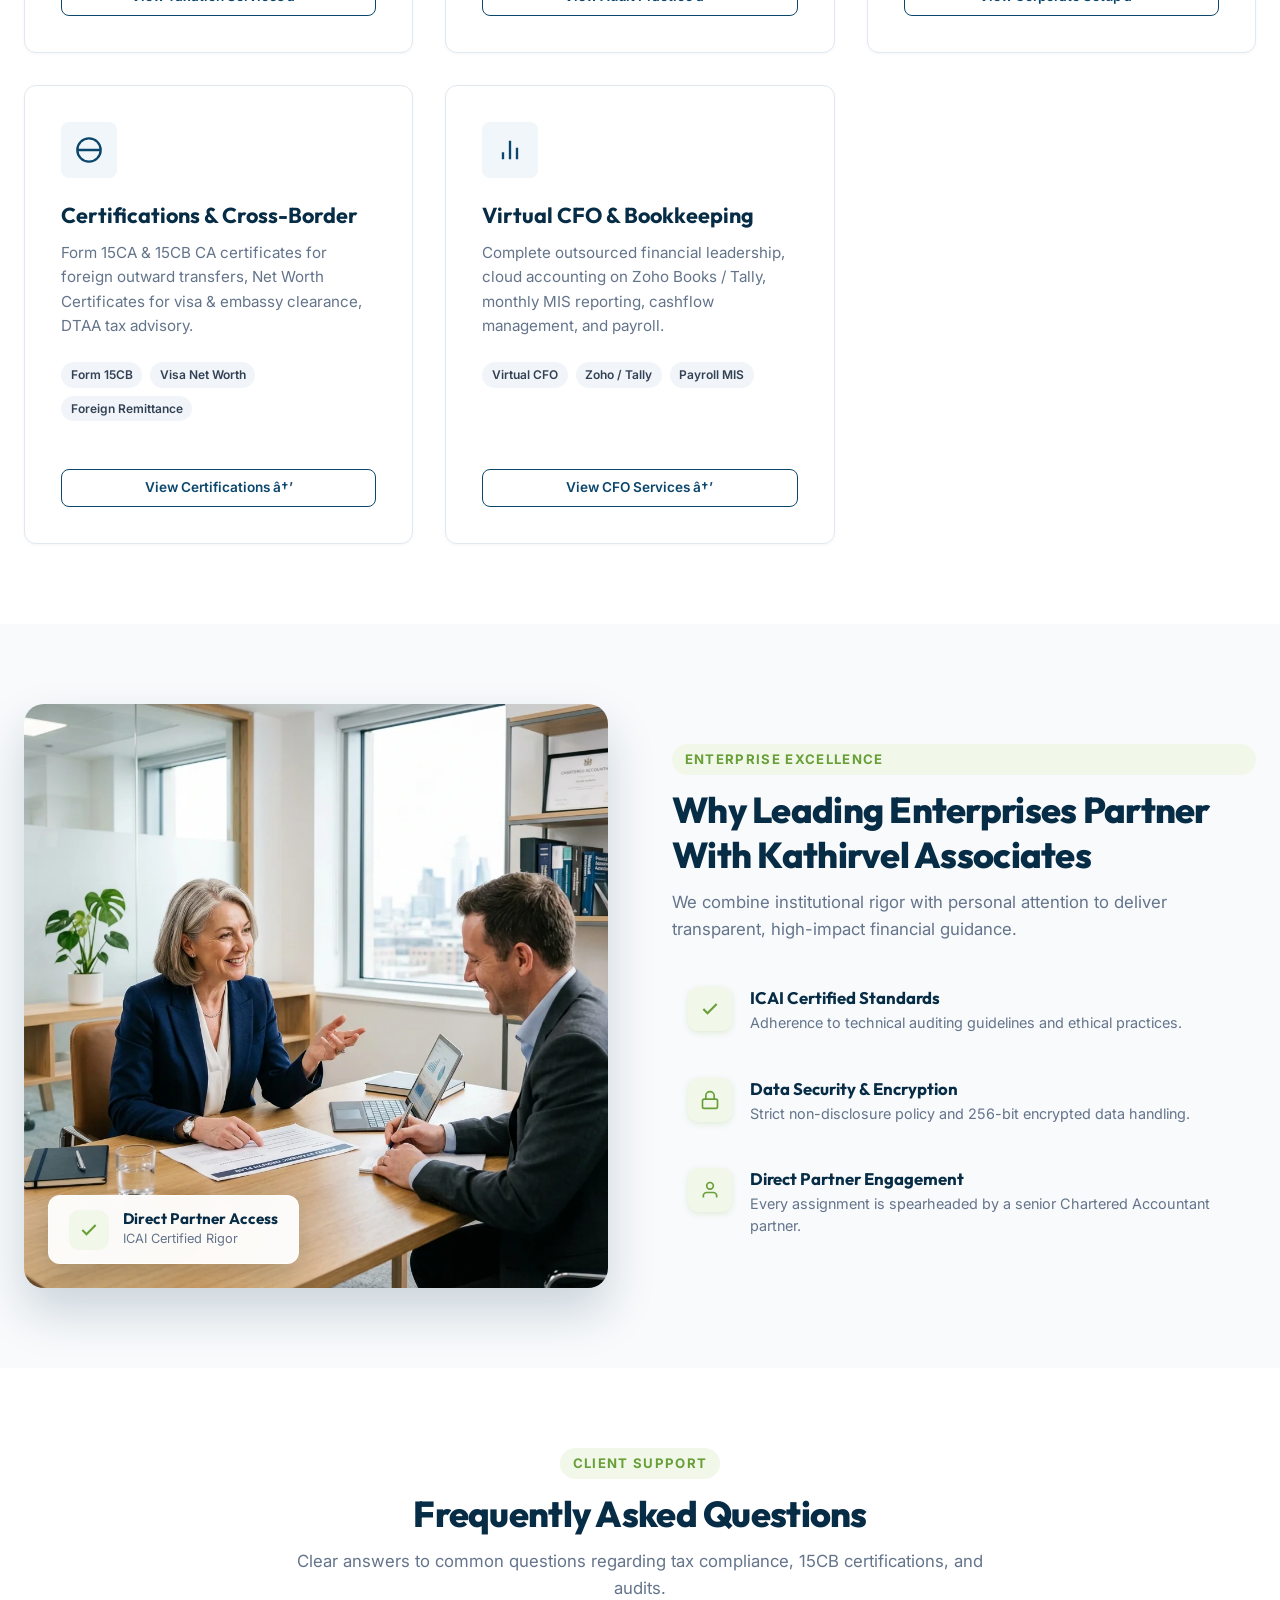
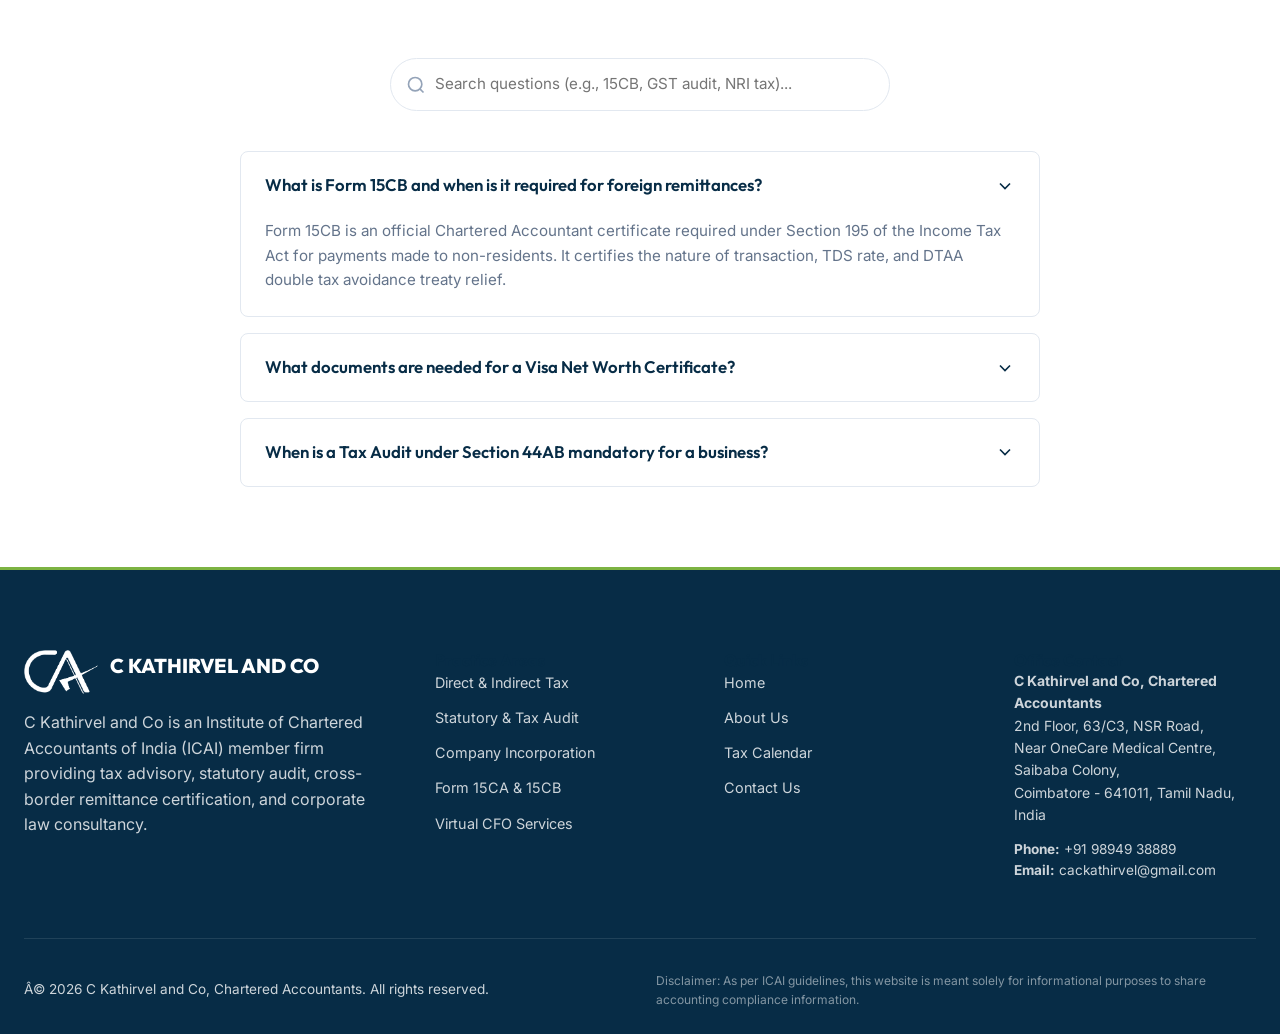
==== commit c89ccb0d: "changes" ====
--- a/index.html
+++ b/index.html
@@ -3,10 +3,35 @@
 <head>
   <meta charset="UTF-8">
   <meta name="viewport" content="width=device-width, initial-scale=1.0">
-  <title>C Kathirvel and Co | Leading Chartered Accountant (CA) Firm</title>
-  <meta name="description" content="C Kathirvel and Co is a premier Chartered Accountant firm offering Income Tax Filing, GST Compliance, Statutory Audit, Form 15CB Certificates, NRI Tax Advisory, and Virtual CFO services.">
-  <meta name="keywords" content="Chartered Accountant, CA Firm, Tax Advisory, GST Audit, 15CB Certificate, NRI Tax, Company Registration, Virtual CFO">
+  <title>C Kathirvel and Co | Chartered Accountants, Coimbatore</title>
+  <meta name="description" content="C Kathirvel and Co is an ICAI-registered Chartered Accountant firm offering Income Tax Filing, GST Compliance, Statutory Audit, Form 15CB Certificates, NRI Tax Advisory, and Virtual CFO services.">
+  <meta name="keywords" content="Chartered Accountant Coimbatore, CA Firm, Tax Advisory, GST Audit, 15CB Certificate, NRI Tax, Company Registration, Virtual CFO">
   <meta name="robots" content="index, follow">
+
+  <!-- Favicon & App Icons -->
+  <link rel="icon" type="image/svg+xml" href="assets/favicon.svg">
+  <link rel="alternate icon" href="favicon.svg">
+  <link rel="apple-touch-icon" href="assets/favicon.png">
+
+  <!-- Canonical URL -->
+  <link rel="canonical" href="https://kathirvelandco.in/">
+
+  <!-- Open Graph / WhatsApp / Facebook -->
+  <meta property="og:type" content="website">
+  <meta property="og:site_name" content="C Kathirvel and Co, Chartered Accountants">
+  <meta property="og:url" content="https://kathirvelandco.in/">
+  <meta property="og:title" content="C Kathirvel and Co | Chartered Accountants, Coimbatore">
+  <meta property="og:description" content="ICAI-registered Chartered Accountant firm providing Income Tax Filing, GST Compliance, Statutory Audit, Form 15CB Certificates, NRI Tax Advisory, and Virtual CFO services.">
+  <meta property="og:image" content="https://kathirvelandco.in/assets/logo.png">
+  <meta property="og:image:alt" content="C Kathirvel and Co Chartered Accountants">
+  <meta property="og:locale" content="en_IN">
+
+  <!-- Twitter Card -->
+  <meta name="twitter:card" content="summary_large_image">
+  <meta name="twitter:url" content="https://kathirvelandco.in/">
+  <meta name="twitter:title" content="C Kathirvel and Co | Chartered Accountants, Coimbatore">
+  <meta name="twitter:description" content="ICAI-registered Chartered Accountant firm providing Income Tax Filing, GST Compliance, Statutory Audit, Form 15CB Certificates, NRI Tax Advisory, and Virtual CFO services.">
+  <meta name="twitter:image" content="https://kathirvelandco.in/assets/logo.png">
 
   <!-- Google Fonts -->
   <link rel="preconnect" href="https://fonts.googleapis.com">
@@ -14,6 +39,93 @@
   <link href="https://fonts.googleapis.com/css2?family=Inter:wght@300;400;500;600;700&family=Outfit:wght@400;500;600;700;800&display=swap" rel="stylesheet">
   
   <link rel="stylesheet" href="css/style.css?v=2">
+
+  <!-- Schema.org JSON-LD Structured Data for Local CA Business -->
+  <script type="application/ld+json">
+  {
+    "@context": "https://schema.org",
+    "@type": "AccountingService",
+    "@id": "https://kathirvelandco.in/#organization",
+    "name": "C Kathirvel and Co, Chartered Accountants",
+    "alternateName": "C Kathirvel & Co",
+    "url": "https://kathirvelandco.in/",
+    "logo": "https://kathirvelandco.in/assets/logo.png",
+    "image": "https://kathirvelandco.in/assets/team.webp",
+    "description": "Premier ICAI-registered Chartered Accountant firm in Coimbatore providing Income Tax Filing, GST Compliance, Statutory Audit, Form 15CB Certificates, NRI Tax Advisory, and Virtual CFO services.",
+    "telephone": "+91-9894938889",
+    "email": "cackathirvel@gmail.com",
+    "priceRange": "â‚¹â‚¹",
+    "currenciesAccepted": "INR",
+    "paymentAccepted": "Cash, Credit Card, Bank Transfer, UPI",
+    "address": {
+      "@type": "PostalAddress",
+      "streetAddress": "2nd Floor, 63/C3, NSR Road, Near OneCare Medical Centre, Saibaba Colony",
+      "addressLocality": "Coimbatore",
+      "addressRegion": "Tamil Nadu",
+      "postalCode": "641011",
+      "addressCountry": "IN"
+    },
+    "geo": {
+      "@type": "GeoCoordinates",
+      "latitude": 11.0267,
+      "longitude": 76.9458
+    },
+    "openingHoursSpecification": [
+      {
+        "@type": "OpeningHoursSpecification",
+        "dayOfWeek": ["Monday", "Tuesday", "Wednesday", "Thursday", "Friday", "Saturday"],
+        "opens": "09:30",
+        "closes": "19:30"
+      }
+    ],
+    "hasOfferCatalog": {
+      "@type": "OfferCatalog",
+      "name": "Chartered Accounting Practice Areas",
+      "itemListElement": [
+        {
+          "@type": "Offer",
+          "itemOffered": {
+            "@type": "Service",
+            "name": "Direct & Indirect Taxation (ITR, GST, TDS, NRI Tax)",
+            "url": "https://kathirvelandco.in/taxation.html"
+          }
+        },
+        {
+          "@type": "Offer",
+          "itemOffered": {
+            "@type": "Service",
+            "name": "Statutory & Tax Audit (Section 44AB, Companies Act 2013)",
+            "url": "https://kathirvelandco.in/audit.html"
+          }
+        },
+        {
+          "@type": "Offer",
+          "itemOffered": {
+            "@type": "Service",
+            "name": "Corporate Advisory & Company Incorporation (MCA, ROC, Startup India)",
+            "url": "https://kathirvelandco.in/corporate.html"
+          }
+        },
+        {
+          "@type": "Offer",
+          "itemOffered": {
+            "@type": "Service",
+            "name": "Foreign Remittance Form 15CA & 15CB Certification",
+            "url": "https://kathirvelandco.in/certifications.html"
+          }
+        },
+        {
+          "@type": "Offer",
+          "itemOffered": {
+            "@type": "Service",
+            "name": "Virtual CFO & Strategic Financial Management",
+            "url": "https://kathirvelandco.in/virtual-cfo.html"
+          }
+        }
+      ]
+    }
+  }
+  </script>
 </head>
 <body>
 
@@ -169,7 +281,7 @@
               <span class="service-tag">NRI Tax DTAA</span>
             </div>
           </div>
-          <a href="taxation.html" class="btn btn-outline btn-sm" style="margin-top:1.5rem; width:100%;">View Taxation Services →</a>
+          <a href="taxation.html" class="btn btn-outline btn-sm" style="margin-top:1.5rem; width:100%;">View Taxation Services â†’</a>
         </div>
 
         <div class="service-card">
@@ -185,7 +297,7 @@
               <span class="service-tag">Risk Advisory</span>
             </div>
           </div>
-          <a href="audit.html" class="btn btn-outline btn-sm" style="margin-top:1.5rem; width:100%;">View Audit Practice →</a>
+          <a href="audit.html" class="btn btn-outline btn-sm" style="margin-top:1.5rem; width:100%;">View Audit Practice â†’</a>
         </div>
 
         <div class="service-card">
@@ -201,7 +313,7 @@
               <span class="service-tag">ROC Compliance</span>
             </div>
           </div>
-          <a href="corporate.html" class="btn btn-outline btn-sm" style="margin-top:1.5rem; width:100%;">View Corporate Setup →</a>
+          <a href="corporate.html" class="btn btn-outline btn-sm" style="margin-top:1.5rem; width:100%;">View Corporate Setup â†’</a>
         </div>
 
         <div class="service-card">
@@ -217,7 +329,7 @@
               <span class="service-tag">Foreign Remittance</span>
             </div>
           </div>
-          <a href="certifications.html" class="btn btn-outline btn-sm" style="margin-top:1.5rem; width:100%;">View Certifications →</a>
+          <a href="certifications.html" class="btn btn-outline btn-sm" style="margin-top:1.5rem; width:100%;">View Certifications â†’</a>
         </div>
 
         <div class="service-card">
@@ -233,7 +345,7 @@
               <span class="service-tag">Payroll MIS</span>
             </div>
           </div>
-          <a href="virtual-cfo.html" class="btn btn-outline btn-sm" style="margin-top:1.5rem; width:100%;">View CFO Services →</a>
+          <a href="virtual-cfo.html" class="btn btn-outline btn-sm" style="margin-top:1.5rem; width:100%;">View CFO Services â†’</a>
         </div>
       </div>
     </div>
@@ -247,7 +359,7 @@
           <div class="enterprise-img-wrapper">
             <picture>
               <source srcset="assets/team.webp" type="image/webp">
-              <img src="assets/team.png" alt="Chartered Accountant partner consultation" class="enterprise-img" width="600" height="600" loading="lazy" decoding="async">
+              <img src="assets/team.webp" alt="Chartered Accountant partner consultation" class="enterprise-img" width="600" height="600" loading="lazy" decoding="async">
             </picture>
             <div class="enterprise-badge">
               <div class="enterprise-badge-icon">
@@ -343,7 +455,7 @@
             <svg width="20" height="20" viewBox="0 0 24 24" fill="none" stroke="currentColor" stroke-width="2"><polyline points="6 9 12 15 18 9"></polyline></svg>
           </button>
           <div class="faq-answer">
-            Tax Audit by a CA is mandatory if annual business turnover exceeds ₹1 Crore (or ₹10 Crores if cash transactions are less than 5%). For professionals, tax audit applies if gross receipts exceed ₹50 Lakhs.
+            Tax Audit by a CA is mandatory if annual business turnover exceeds â‚¹1 Crore (or â‚¹10 Crores if cash transactions are less than 5%). For professionals, tax audit applies if gross receipts exceed â‚¹50 Lakhs.
           </div>
         </div>
       </div>
@@ -397,7 +509,7 @@
       </div>
 
       <div class="footer-bottom">
-        <div>© 2026 C Kathirvel and Co, Chartered Accountants. All rights reserved.</div>
+        <div>Â© 2026 C Kathirvel and Co, Chartered Accountants. All rights reserved.</div>
         <div style="font-size:0.75rem; color:rgba(255,255,255,0.5); max-width:600px;">
           Disclaimer: As per ICAI guidelines, this website is meant solely for informational purposes to share accounting compliance information.
         </div>
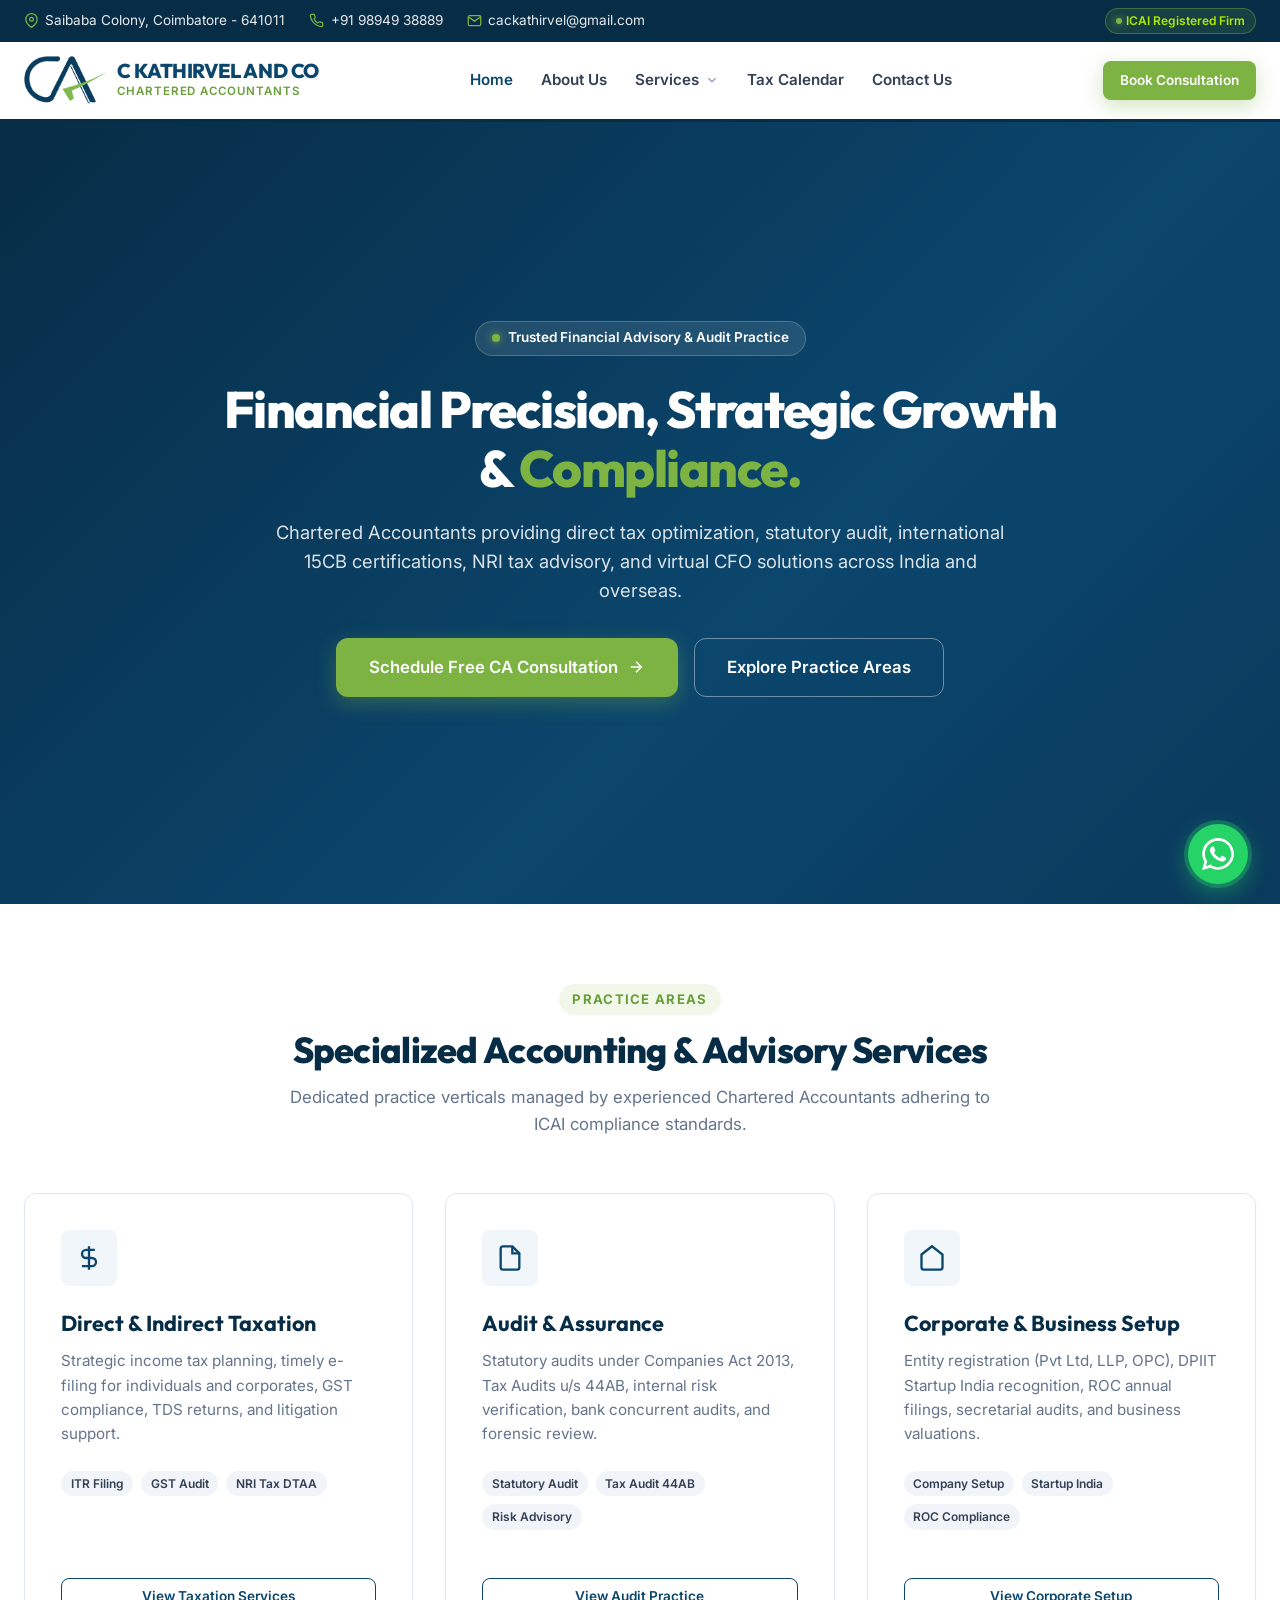
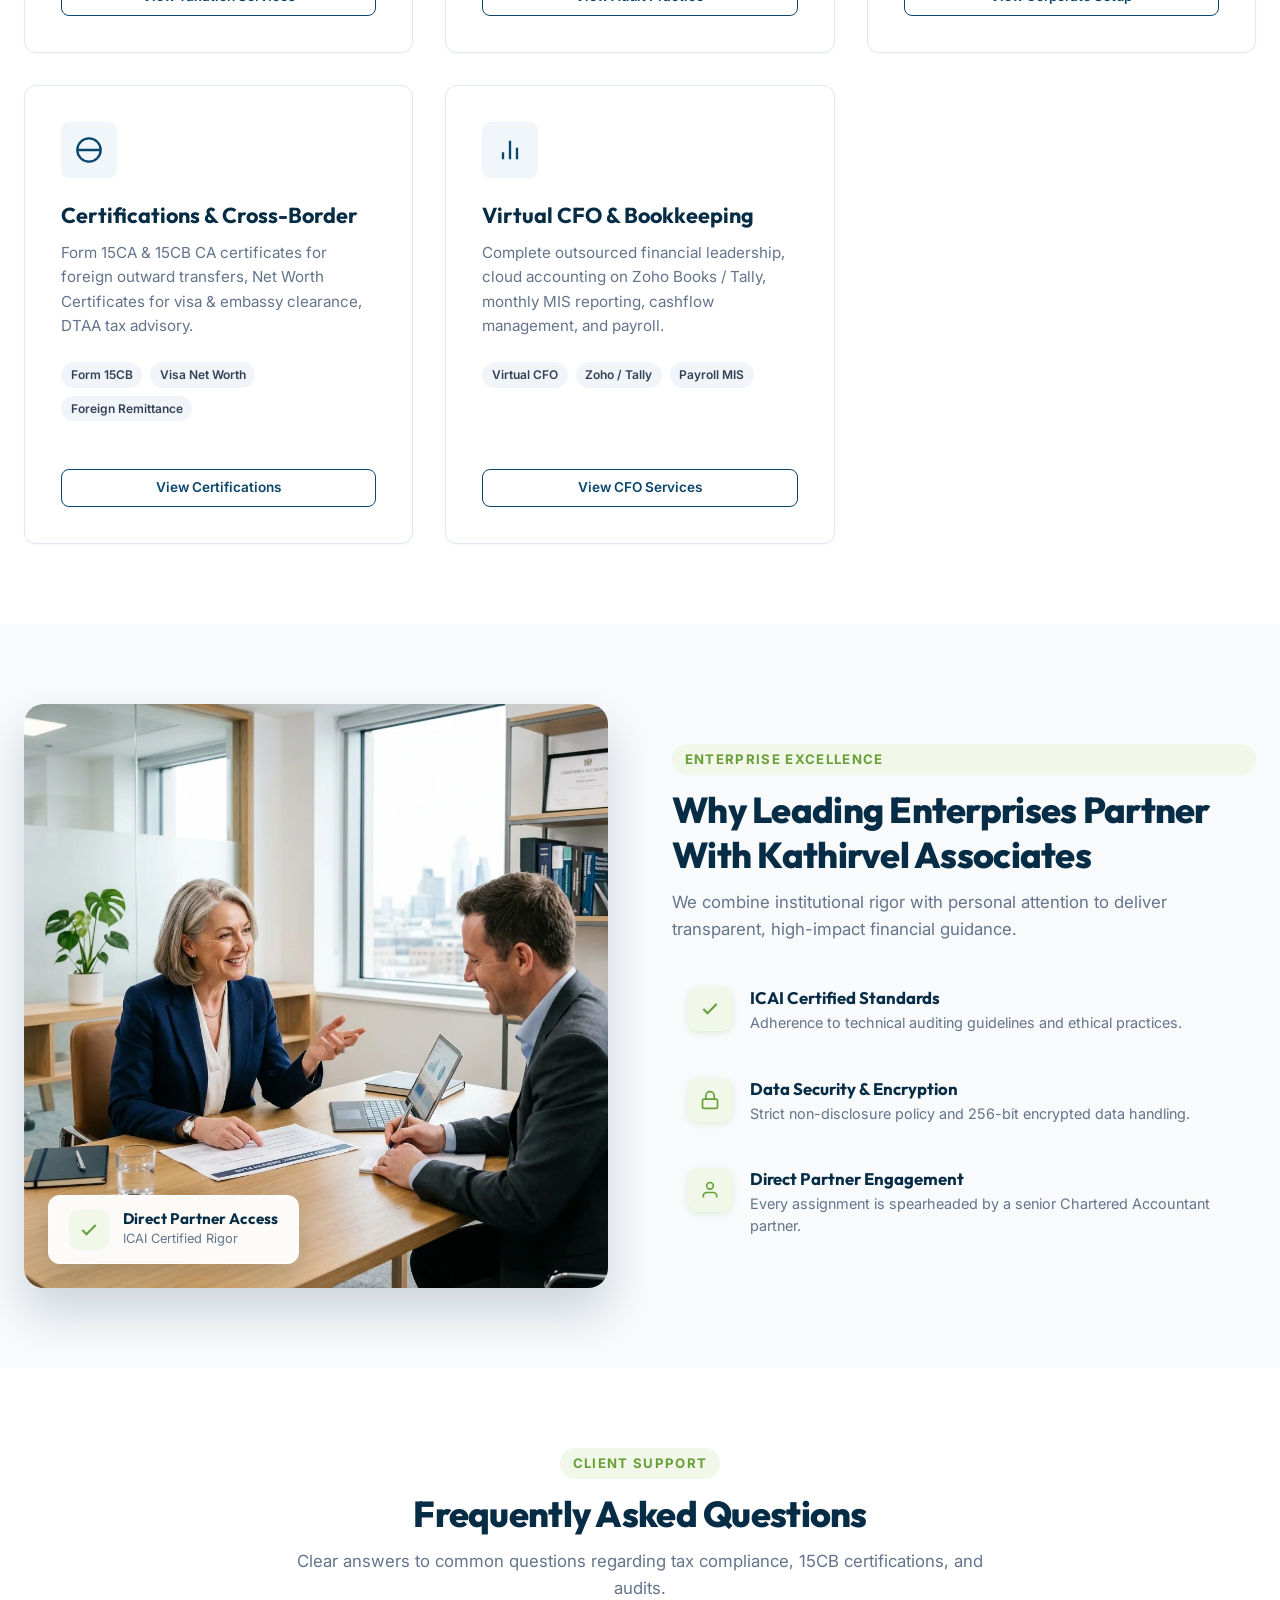
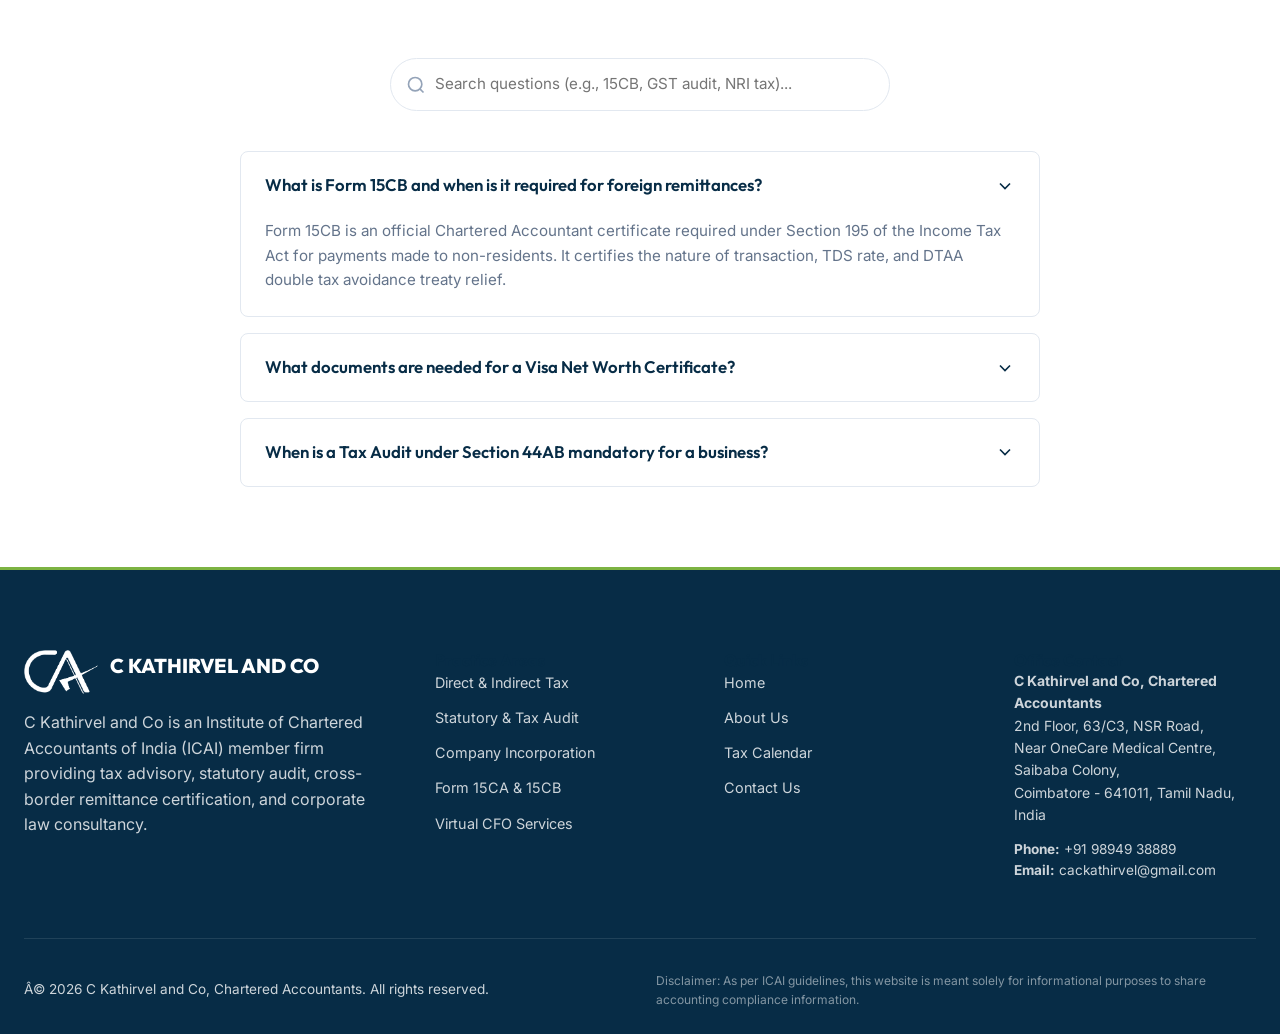
==== commit 2db6513d: "a+" ====
--- a/index.html
+++ b/index.html
@@ -54,7 +54,7 @@
     "description": "Premier ICAI-registered Chartered Accountant firm in Coimbatore providing Income Tax Filing, GST Compliance, Statutory Audit, Form 15CB Certificates, NRI Tax Advisory, and Virtual CFO services.",
     "telephone": "+91-9894938889",
     "email": "cackathirvel@gmail.com",
-    "priceRange": "â‚¹â‚¹",
+    "priceRange": "₹₹",
     "currenciesAccepted": "INR",
     "paymentAccepted": "Cash, Credit Card, Bank Transfer, UPI",
     "address": {
@@ -139,7 +139,7 @@
         </div>
         <div class="top-info-item">
           <svg width="15" height="15" viewBox="0 0 24 24" fill="none" stroke="currentColor" stroke-width="2"><path d="M22 16.92v3a2 2 0 0 1-2.18 2 19.79 19.79 0 0 1-8.63-3.07 19.5 19.5 0 0 1-6-6 19.79 19.79 0 0 1-3.07-8.67A2 2 0 0 1 4.11 2h3a2 2 0 0 1 2 1.72 12.84 12.84 0 0 0 .7 2.81 2 2 0 0 1-.45 2.11L8.09 9.91a16 16 0 0 0 6 6l1.27-1.27a2 2 0 0 1 2.11-.45 12.84 12.84 0 0 0 2.81.7A2 2 0 0 1 22 16.92z"></path></svg>
-          <span>Direct CA Helpline: +91 98949 38889</span>
+          <span>+91 98949 38889</span>
         </div>
         <div class="top-info-item">
           <svg width="15" height="15" viewBox="0 0 24 24" fill="none" stroke="currentColor" stroke-width="2"><path d="M4 4h16c1.1 0 2 .9 2 2v12c0 1.1-.9 2-2 2H4c-1.1 0-2-.9-2-2V6c0-1.1.9-2 2-2z"></path><polyline points="22,6 12,13 2,6"></polyline></svg>
@@ -281,7 +281,7 @@
               <span class="service-tag">NRI Tax DTAA</span>
             </div>
           </div>
-          <a href="taxation.html" class="btn btn-outline btn-sm" style="margin-top:1.5rem; width:100%;">View Taxation Services â†’</a>
+          <a href="taxation.html" class="btn btn-outline btn-sm" style="margin-top:1.5rem; width:100%;">View Taxation Services</a>
         </div>
 
         <div class="service-card">
@@ -297,7 +297,7 @@
               <span class="service-tag">Risk Advisory</span>
             </div>
           </div>
-          <a href="audit.html" class="btn btn-outline btn-sm" style="margin-top:1.5rem; width:100%;">View Audit Practice â†’</a>
+          <a href="audit.html" class="btn btn-outline btn-sm" style="margin-top:1.5rem; width:100%;">View Audit Practice</a>
         </div>
 
         <div class="service-card">
@@ -313,7 +313,7 @@
               <span class="service-tag">ROC Compliance</span>
             </div>
           </div>
-          <a href="corporate.html" class="btn btn-outline btn-sm" style="margin-top:1.5rem; width:100%;">View Corporate Setup â†’</a>
+          <a href="corporate.html" class="btn btn-outline btn-sm" style="margin-top:1.5rem; width:100%;">View Corporate Setup</a>
         </div>
 
         <div class="service-card">
@@ -329,7 +329,7 @@
               <span class="service-tag">Foreign Remittance</span>
             </div>
           </div>
-          <a href="certifications.html" class="btn btn-outline btn-sm" style="margin-top:1.5rem; width:100%;">View Certifications â†’</a>
+          <a href="certifications.html" class="btn btn-outline btn-sm" style="margin-top:1.5rem; width:100%;">View Certifications</a>
         </div>
 
         <div class="service-card">
@@ -345,7 +345,7 @@
               <span class="service-tag">Payroll MIS</span>
             </div>
           </div>
-          <a href="virtual-cfo.html" class="btn btn-outline btn-sm" style="margin-top:1.5rem; width:100%;">View CFO Services â†’</a>
+          <a href="virtual-cfo.html" class="btn btn-outline btn-sm" style="margin-top:1.5rem; width:100%;">View CFO Services</a>
         </div>
       </div>
     </div>
@@ -455,7 +455,7 @@
             <svg width="20" height="20" viewBox="0 0 24 24" fill="none" stroke="currentColor" stroke-width="2"><polyline points="6 9 12 15 18 9"></polyline></svg>
           </button>
           <div class="faq-answer">
-            Tax Audit by a CA is mandatory if annual business turnover exceeds â‚¹1 Crore (or â‚¹10 Crores if cash transactions are less than 5%). For professionals, tax audit applies if gross receipts exceed â‚¹50 Lakhs.
+            Tax Audit by a CA is mandatory if annual business turnover exceeds ₹1 Crore (or ₹10 Crores if cash transactions are less than 5%). For professionals, tax audit applies if gross receipts exceed ₹50 Lakhs.
           </div>
         </div>
       </div>
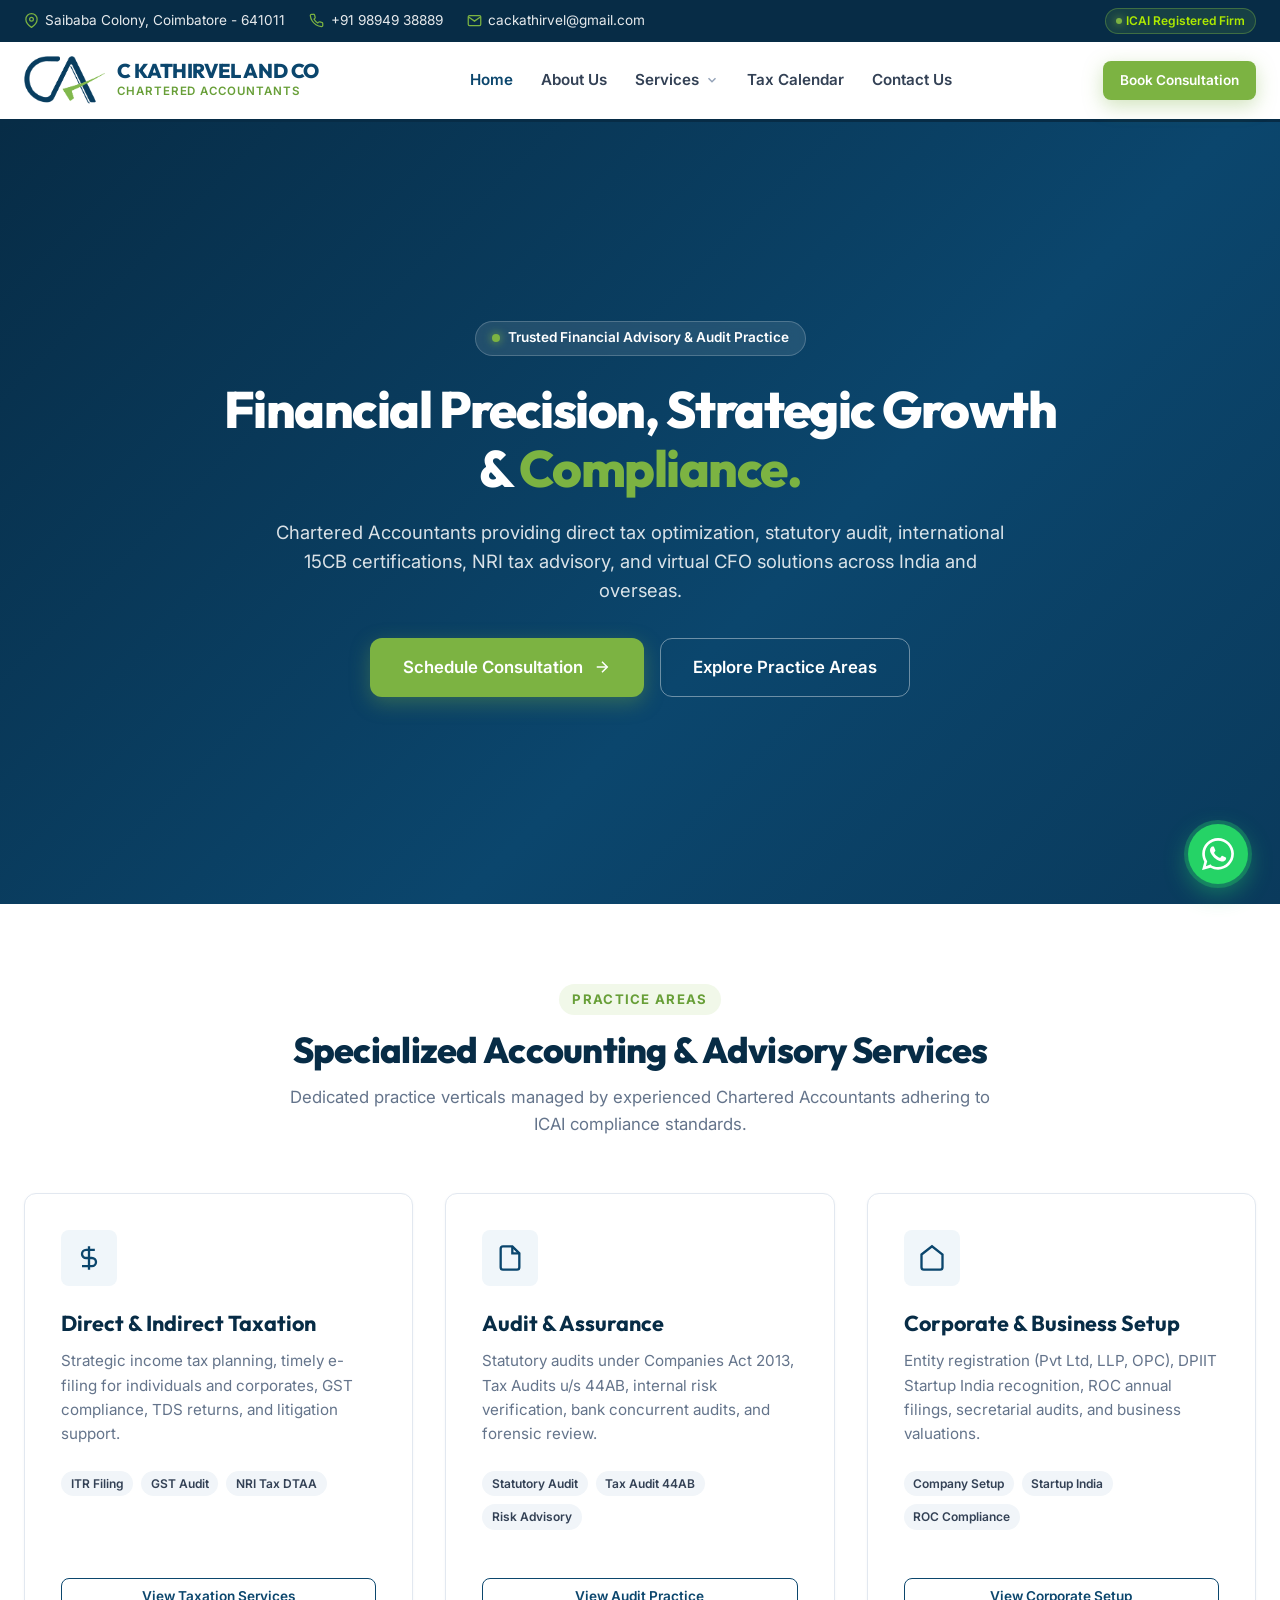
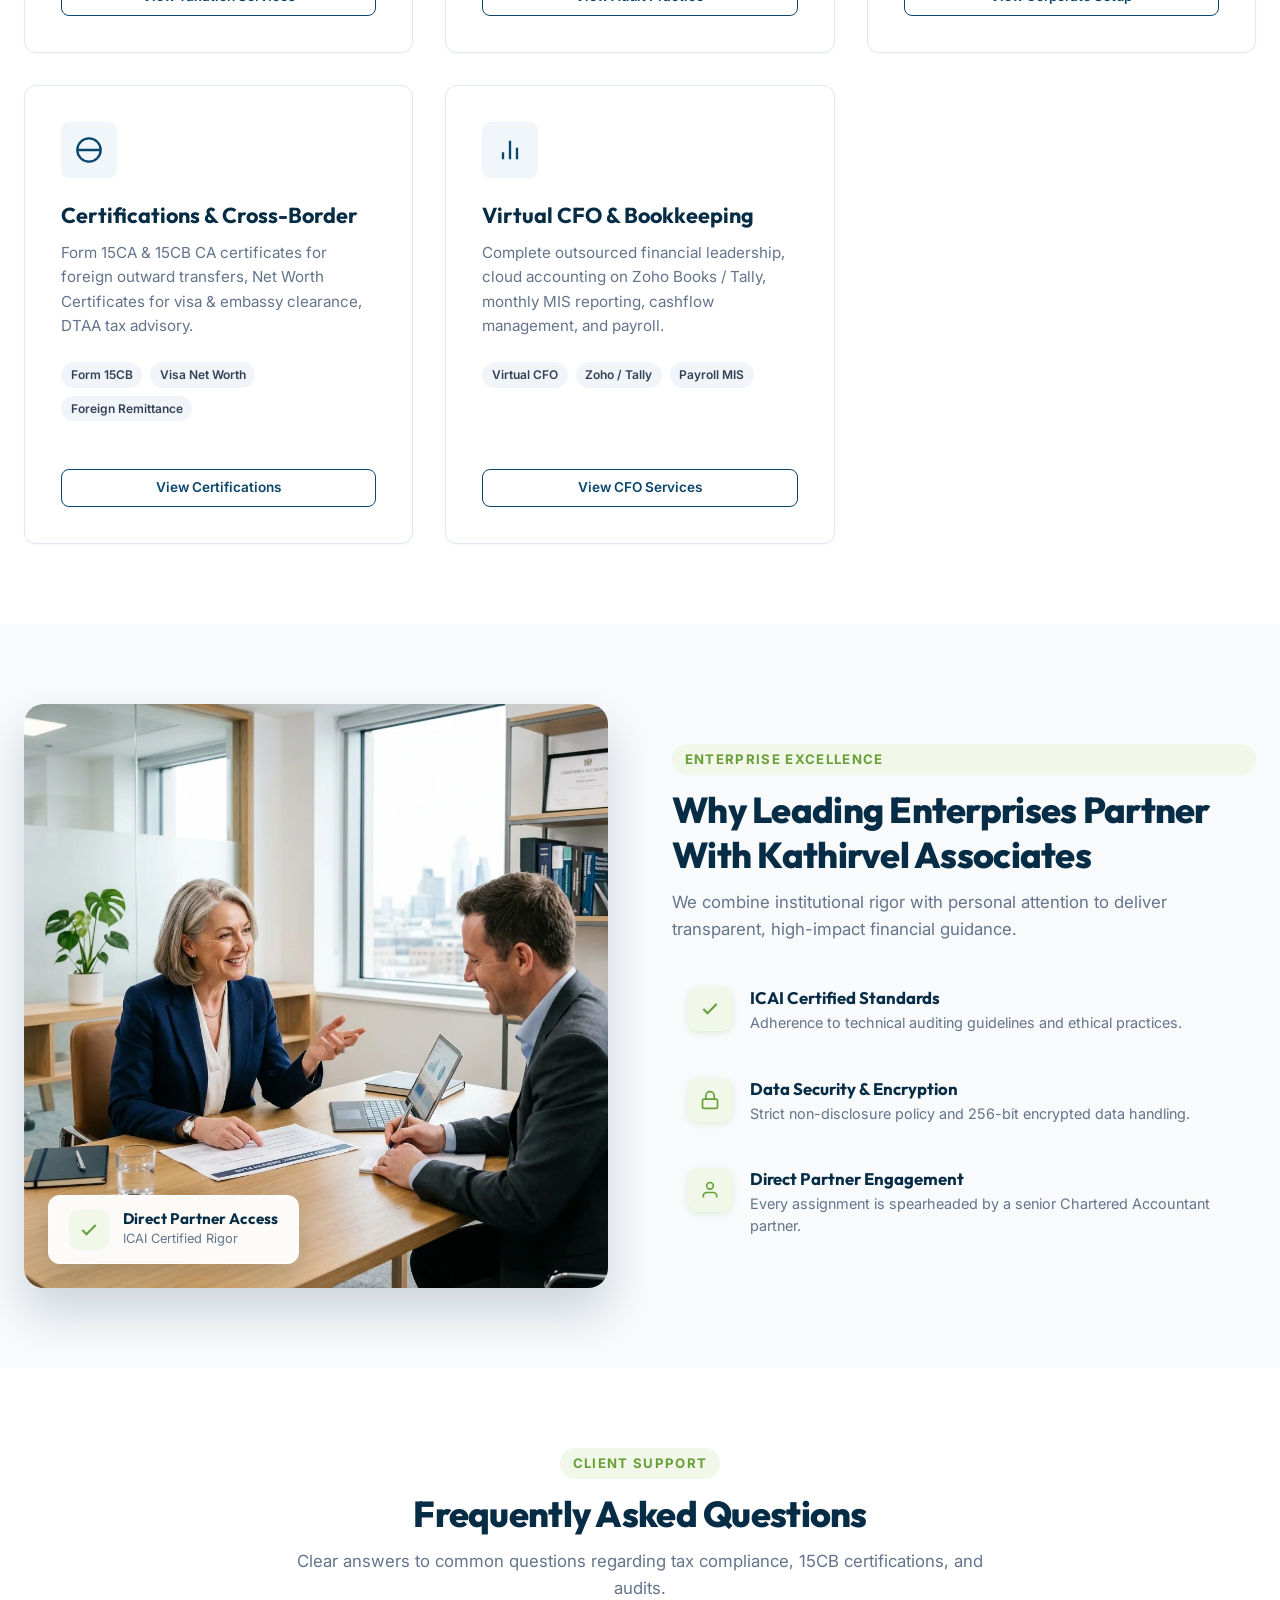
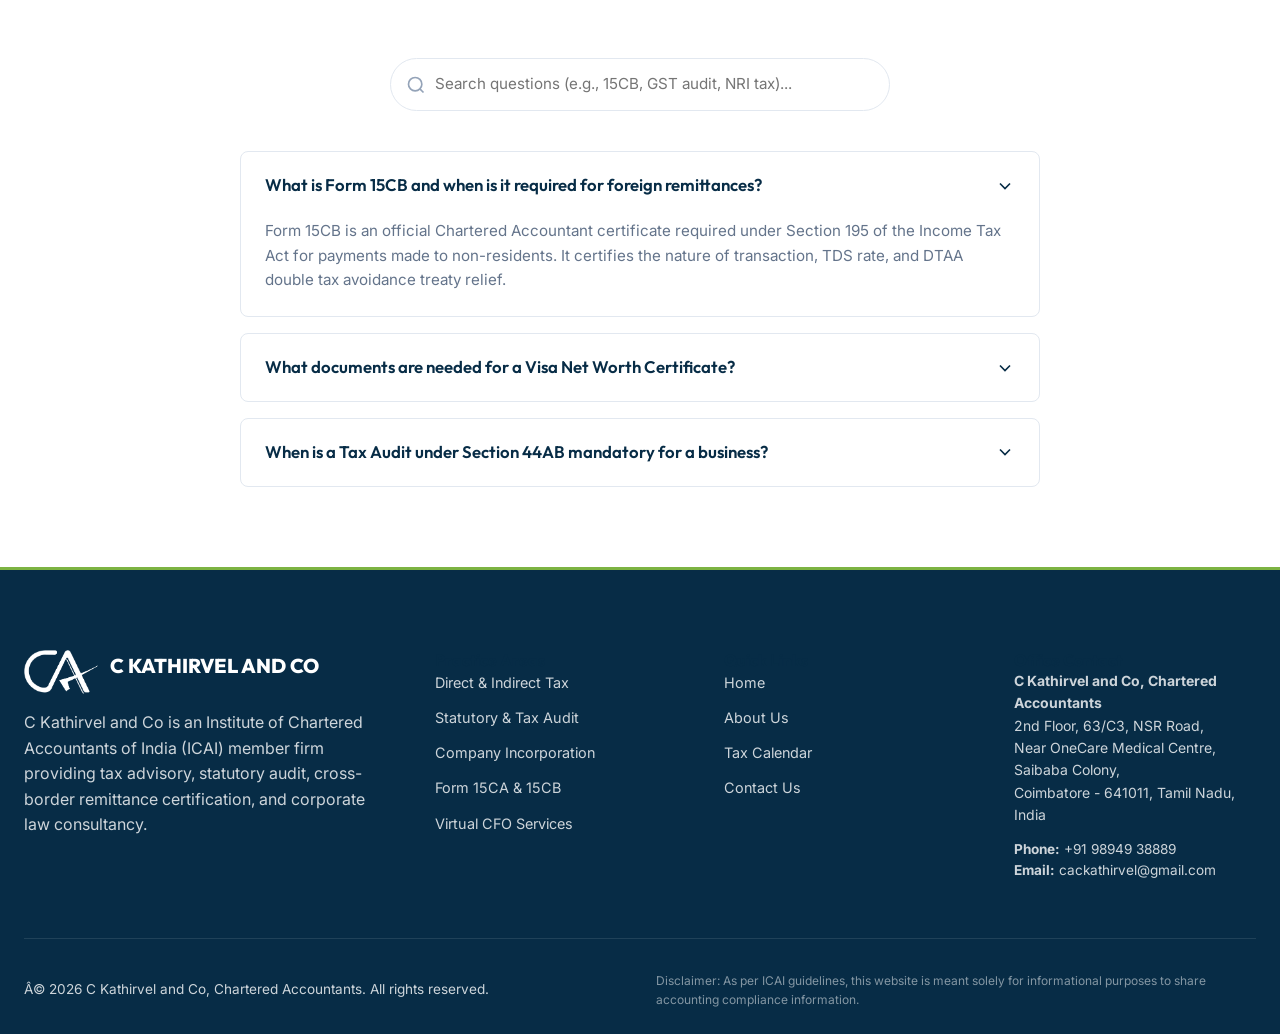
==== commit 1c196b04: "small change" ====
--- a/index.html
+++ b/index.html
@@ -249,7 +249,7 @@
 
         <div style="display:flex; gap:1rem; flex-wrap:wrap; justify-content:center;">
           <a href="contact.html" class="btn btn-primary btn-lg">
-            Schedule Free CA Consultation
+            Schedule Consultation
             <svg width="18" height="18" viewBox="0 0 24 24" fill="none" stroke="currentColor" stroke-width="2"><line x1="5" y1="12" x2="19" y2="12"></line><polyline points="12 5 19 12 12 19"></polyline></svg>
           </a>
           <a href="services.html" class="btn btn-outline-white btn-lg">Explore Practice Areas</a>
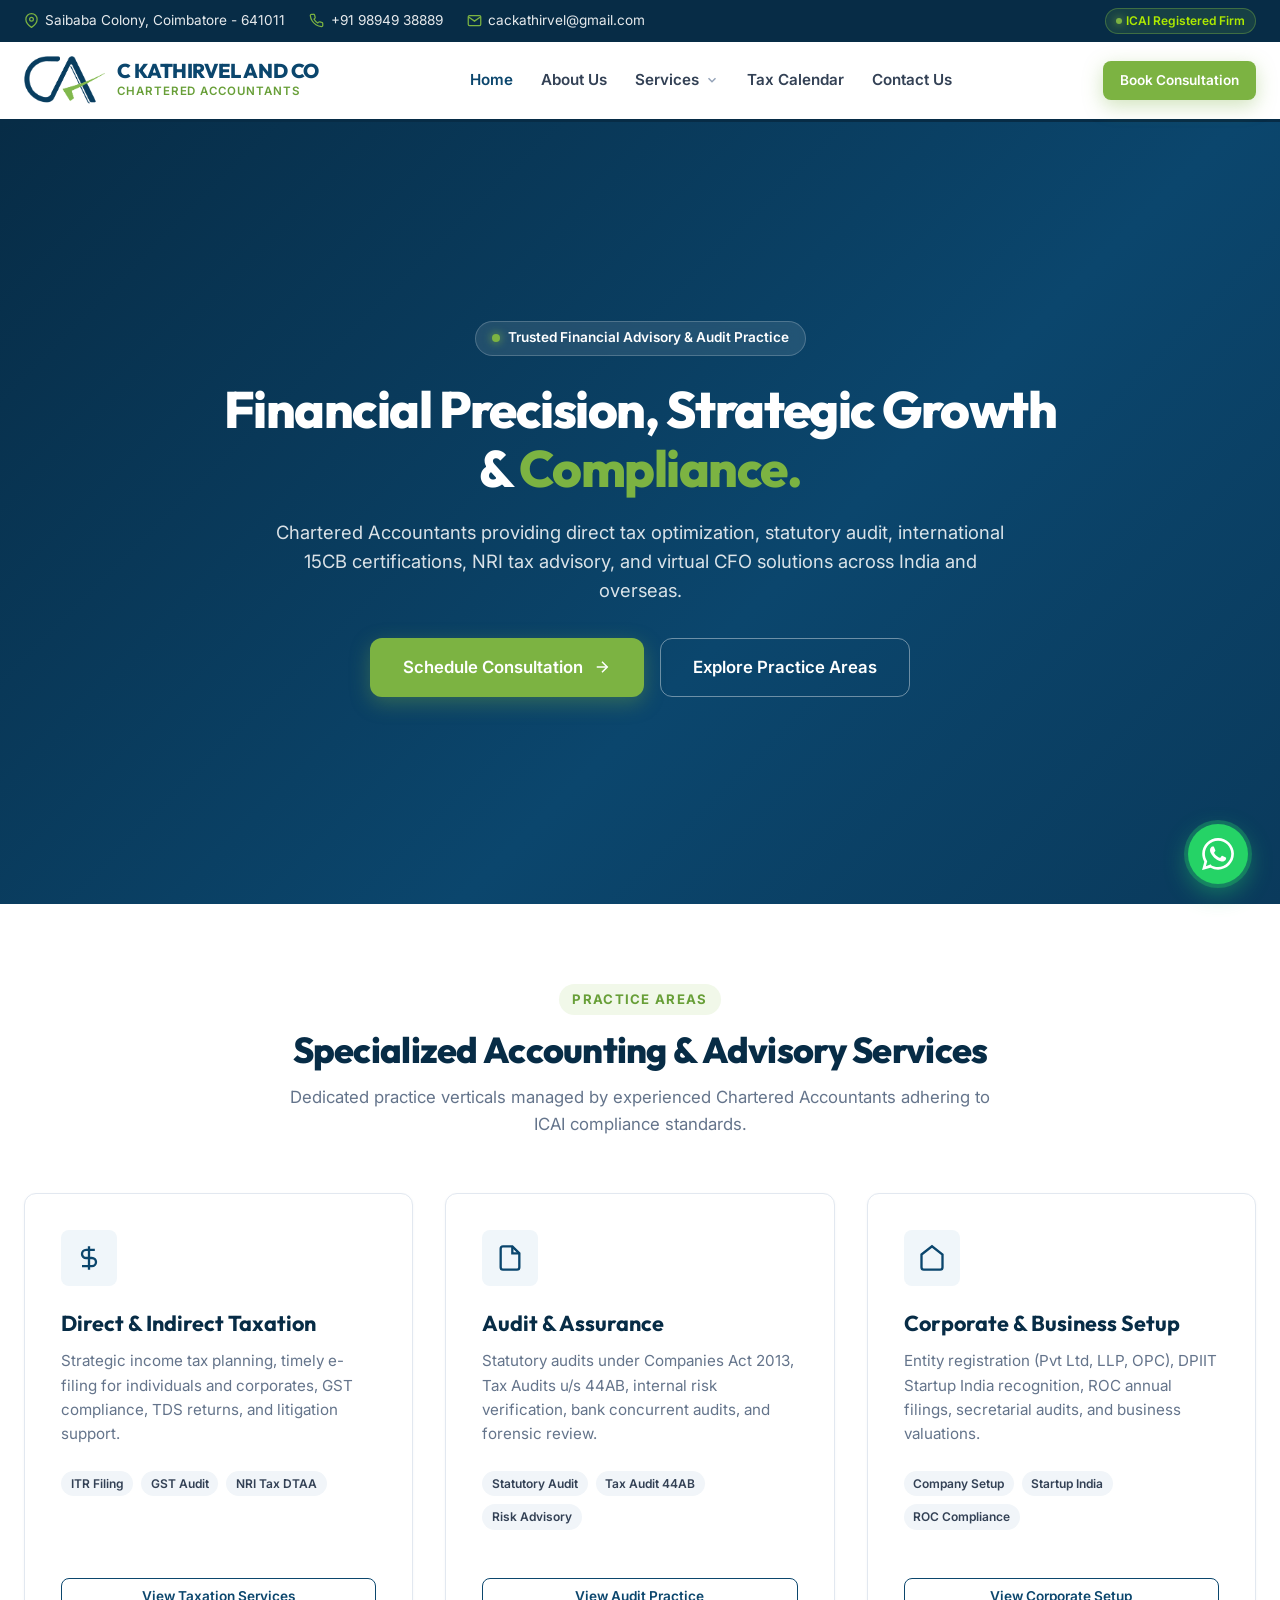
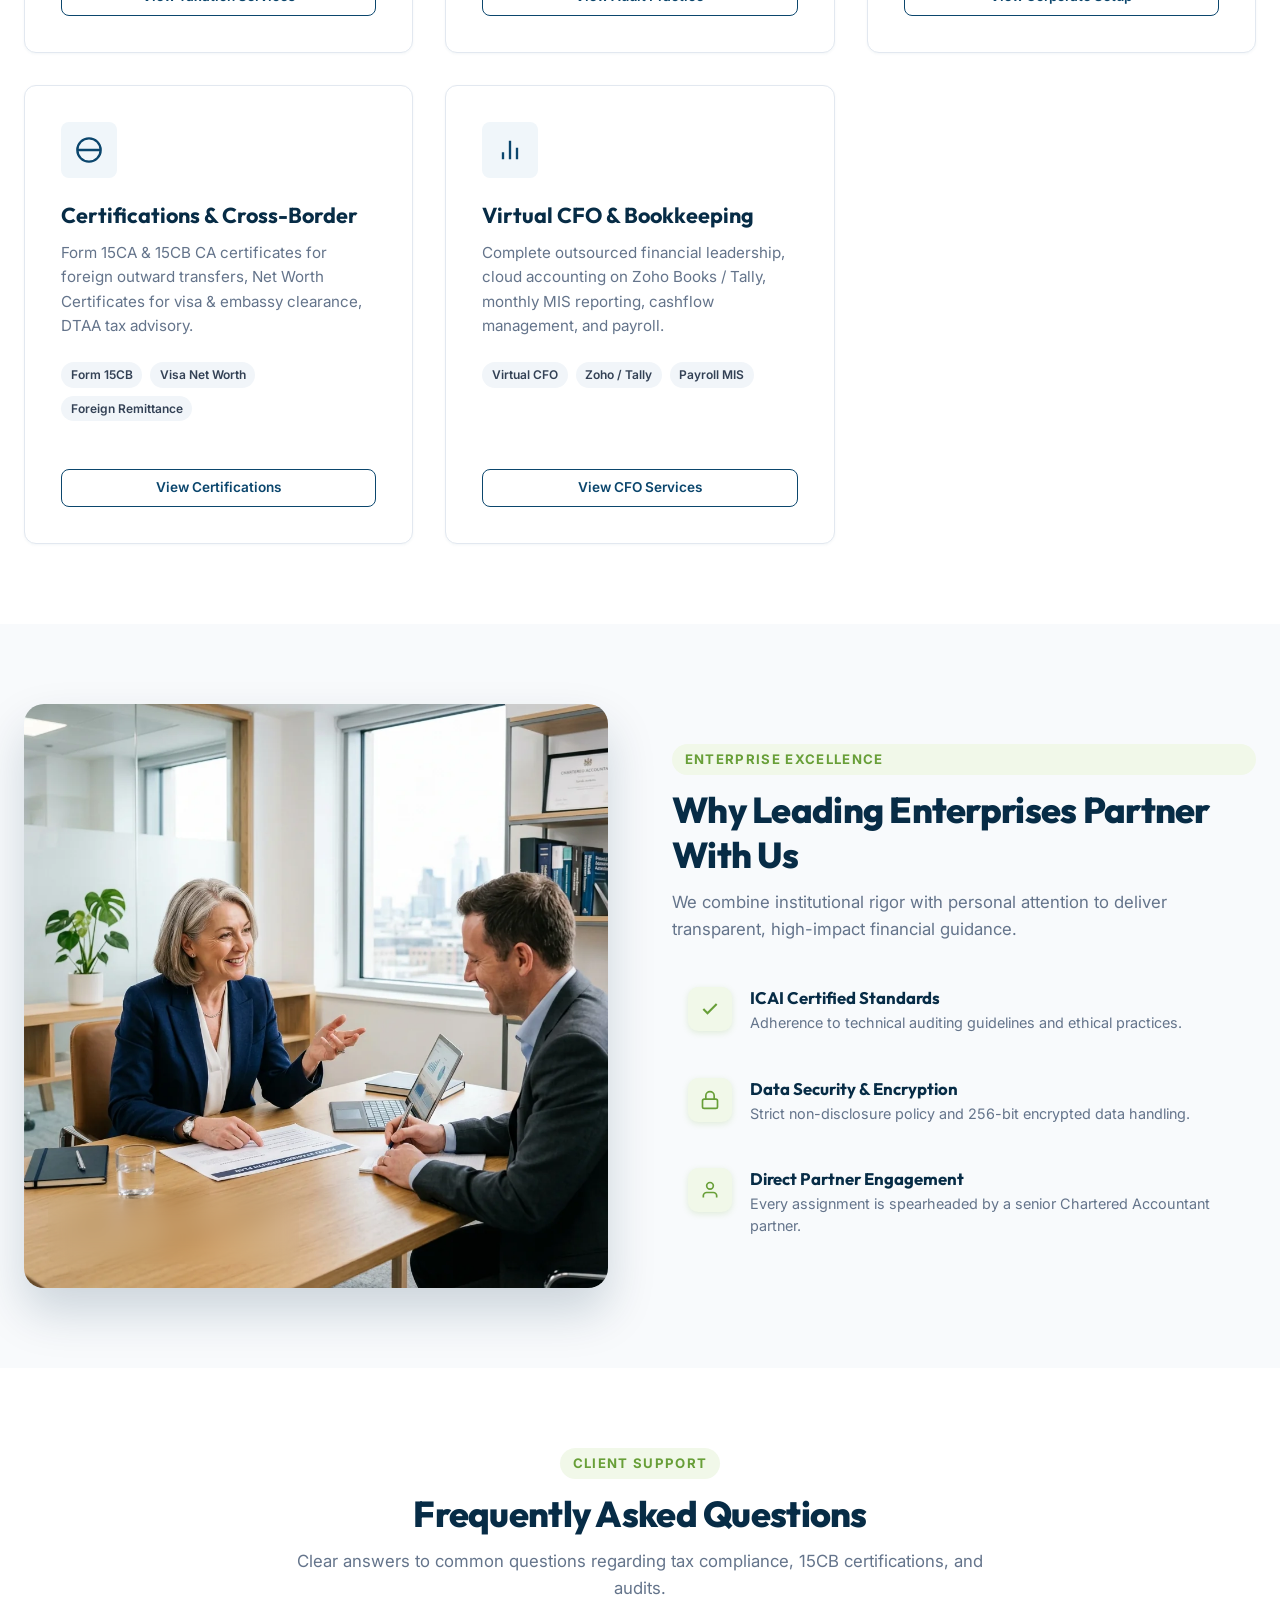
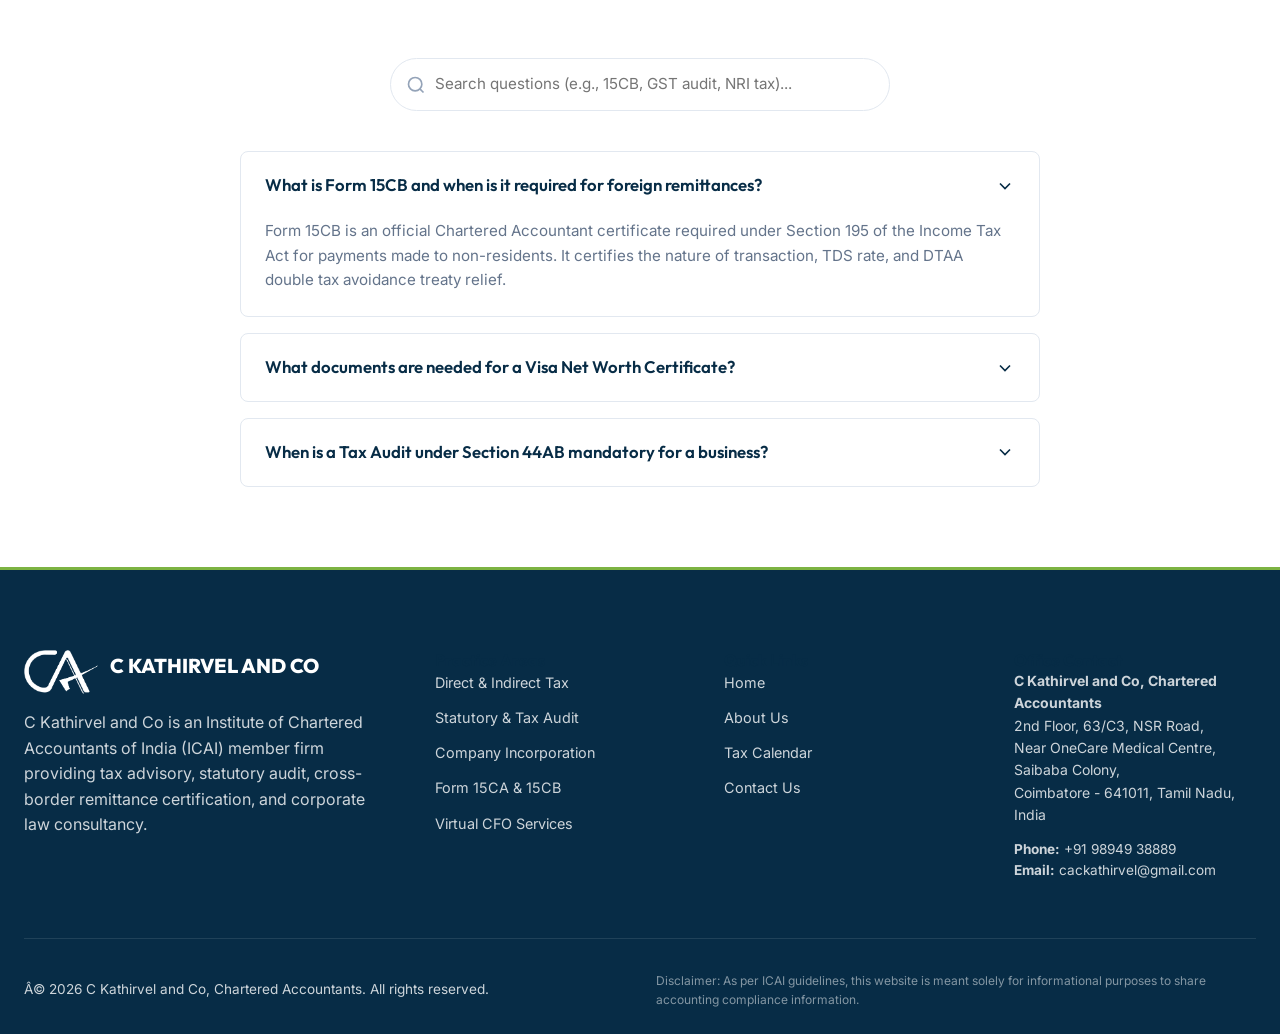
==== commit 1dc6b294: "leading partner" ====
--- a/index.html
+++ b/index.html
@@ -375,7 +375,7 @@
 
         <div class="enterprise-content">
           <span class="section-tag">Enterprise Excellence</span>
-          <h2 class="section-title">Why Leading Enterprises Partner With Kathirvel Associates</h2>
+          <h2 class="section-title">Why Leading Enterprises Partner With Us</h2>
           <p class="enterprise-desc">We combine institutional rigor with personal attention to deliver transparent, high-impact financial guidance.</p>
           
           <div class="enterprise-features">
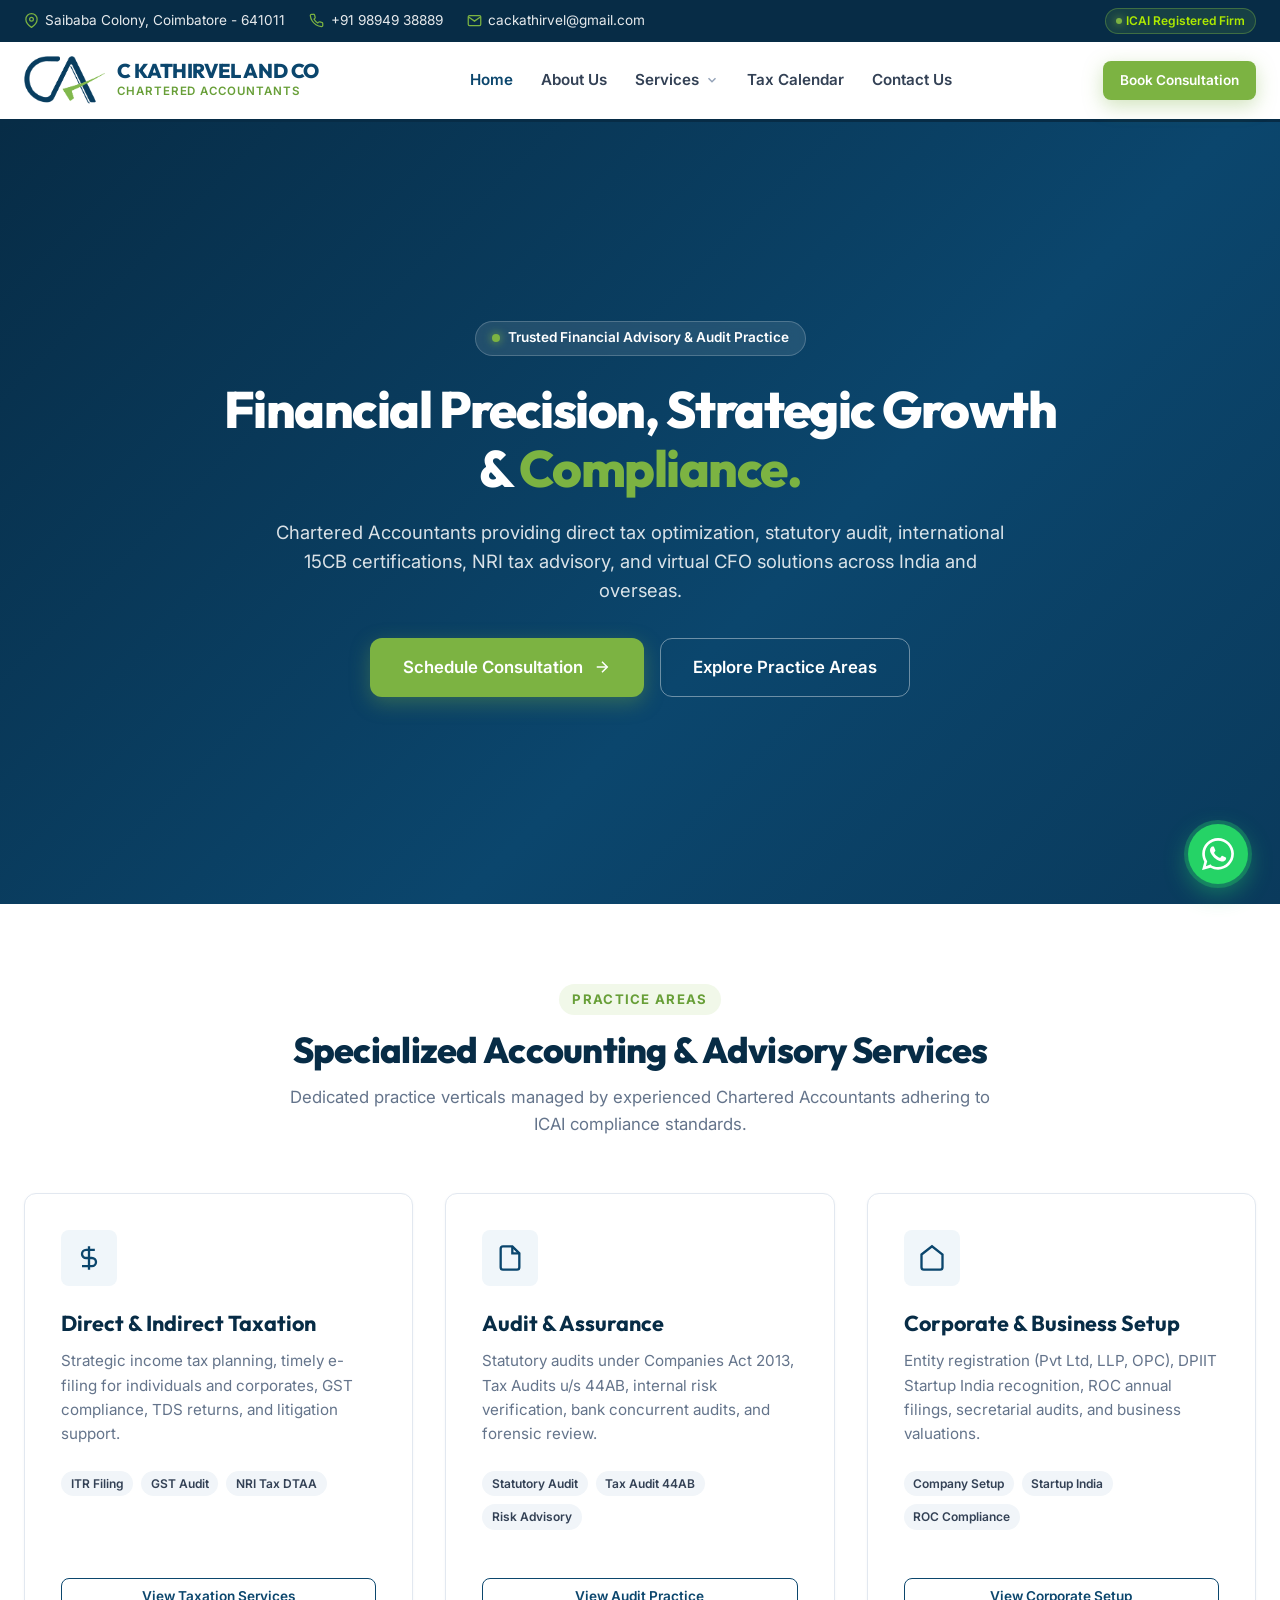
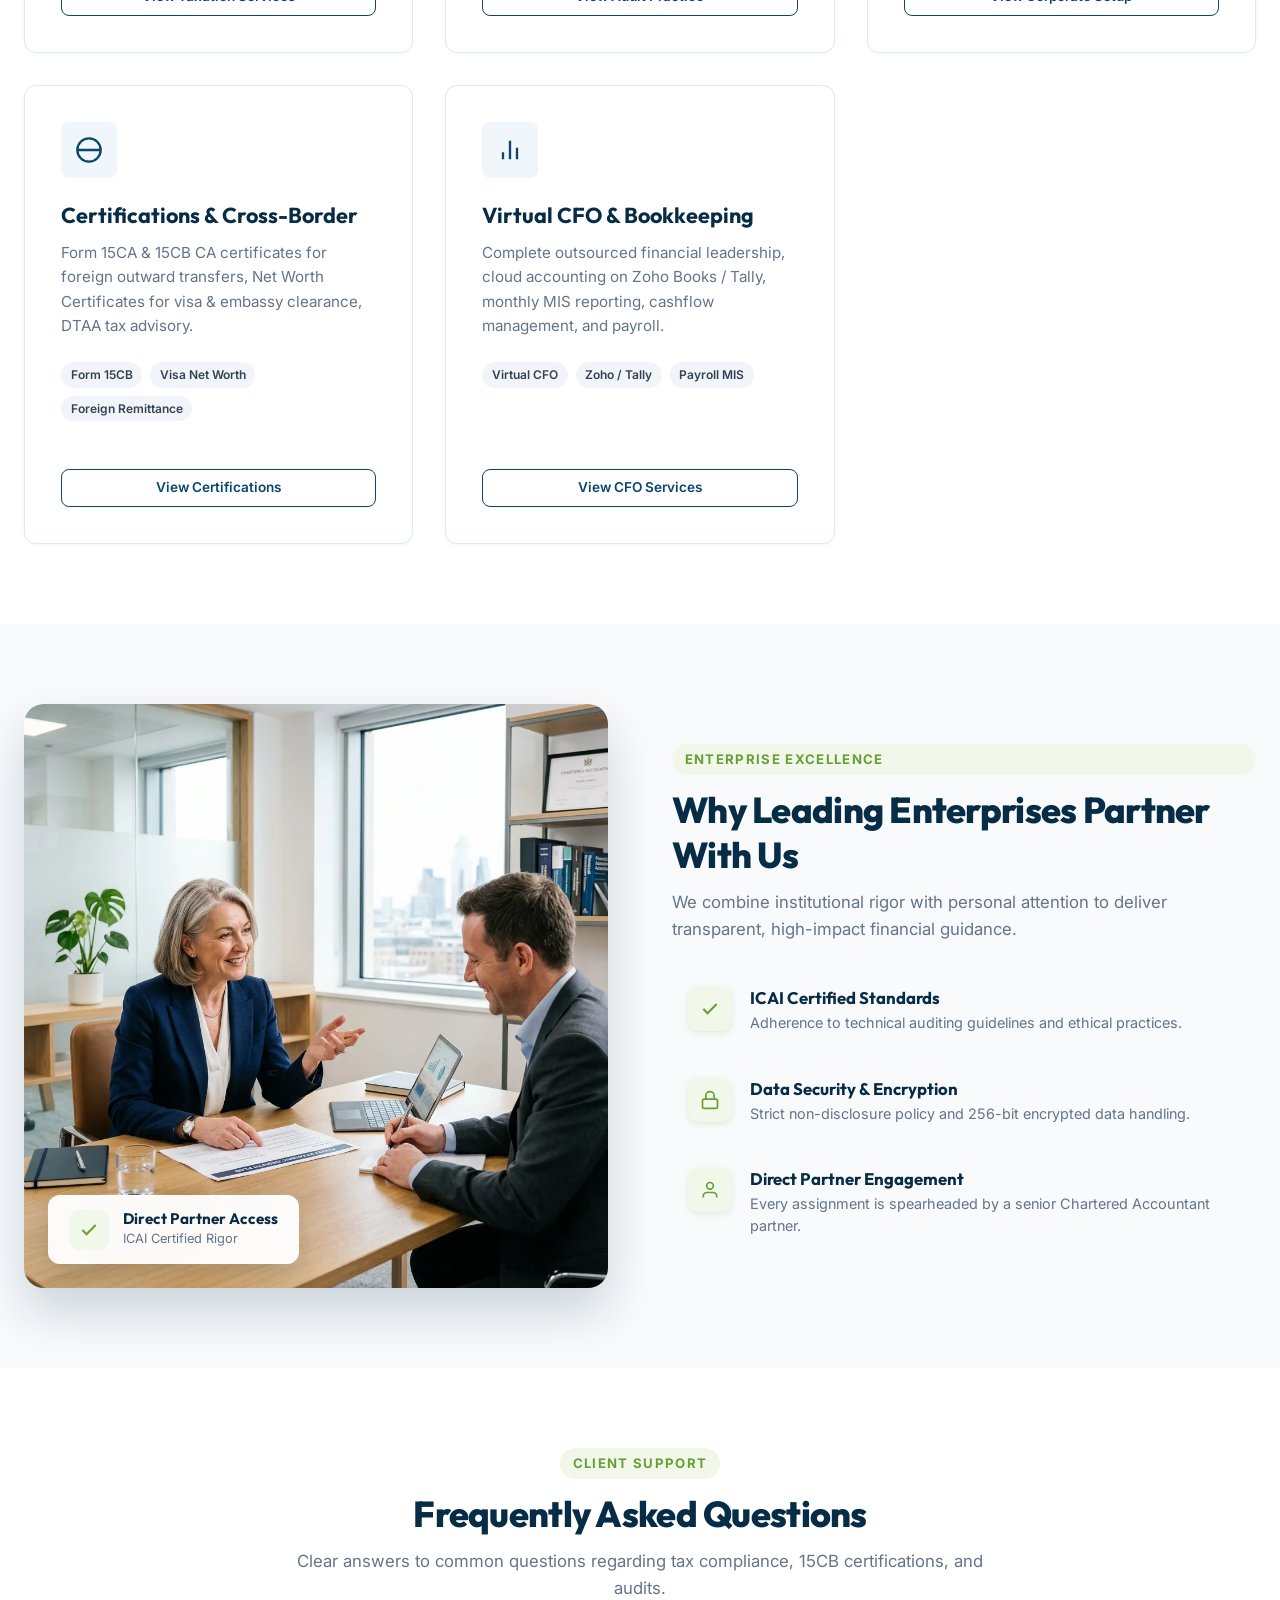
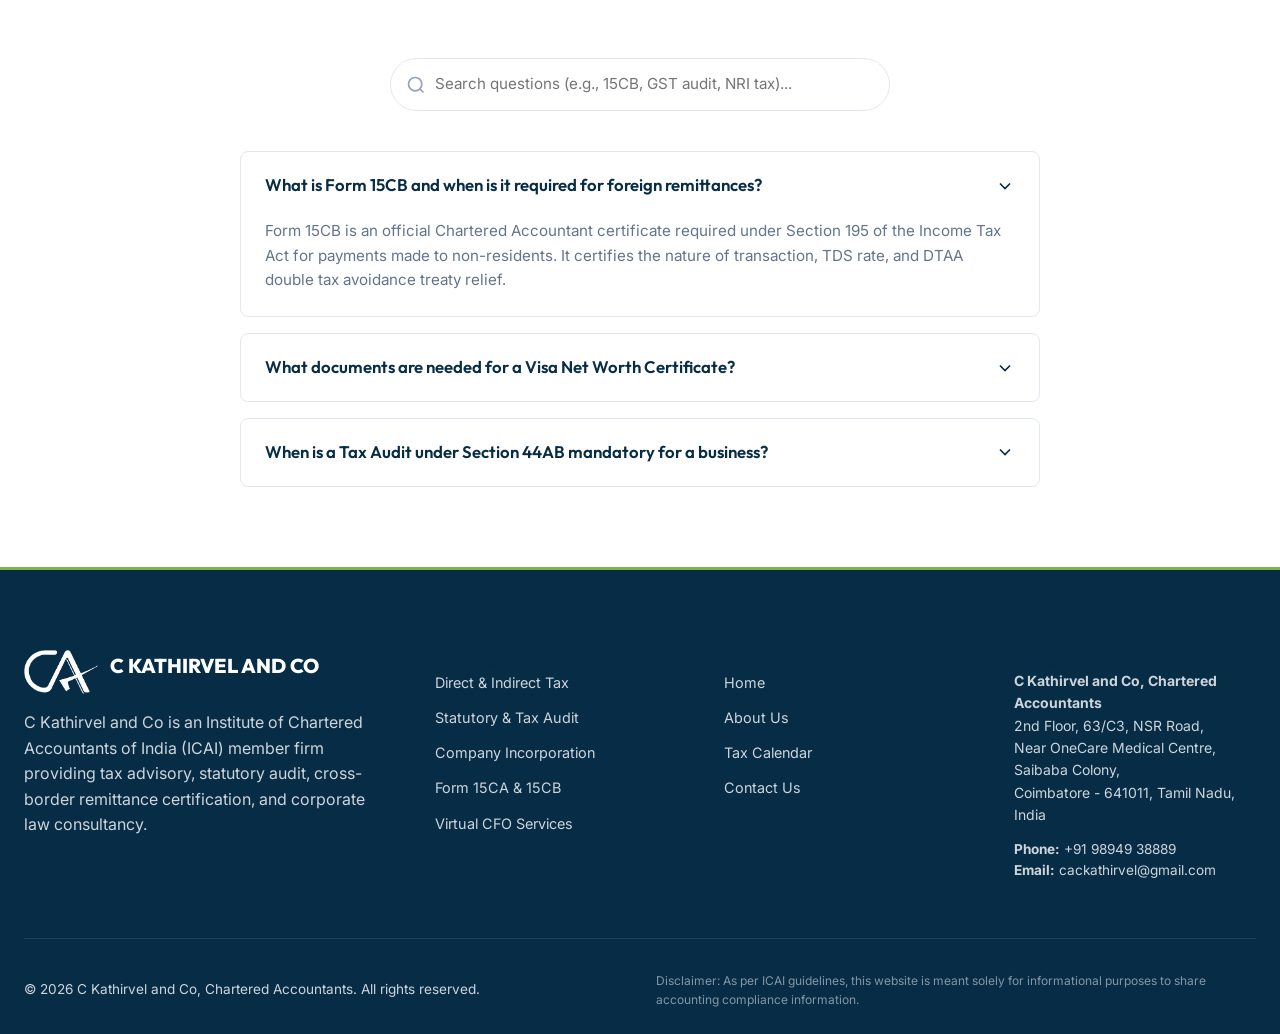
==== commit f7e74932: "copyright" ====
--- a/index.html
+++ b/index.html
@@ -509,7 +509,7 @@
       </div>
 
       <div class="footer-bottom">
-        <div>Â© 2026 C Kathirvel and Co, Chartered Accountants. All rights reserved.</div>
+        <div>© 2026 C Kathirvel and Co, Chartered Accountants. All rights reserved.</div>
         <div style="font-size:0.75rem; color:rgba(255,255,255,0.5); max-width:600px;">
           Disclaimer: As per ICAI guidelines, this website is meant solely for informational purposes to share accounting compliance information.
         </div>
